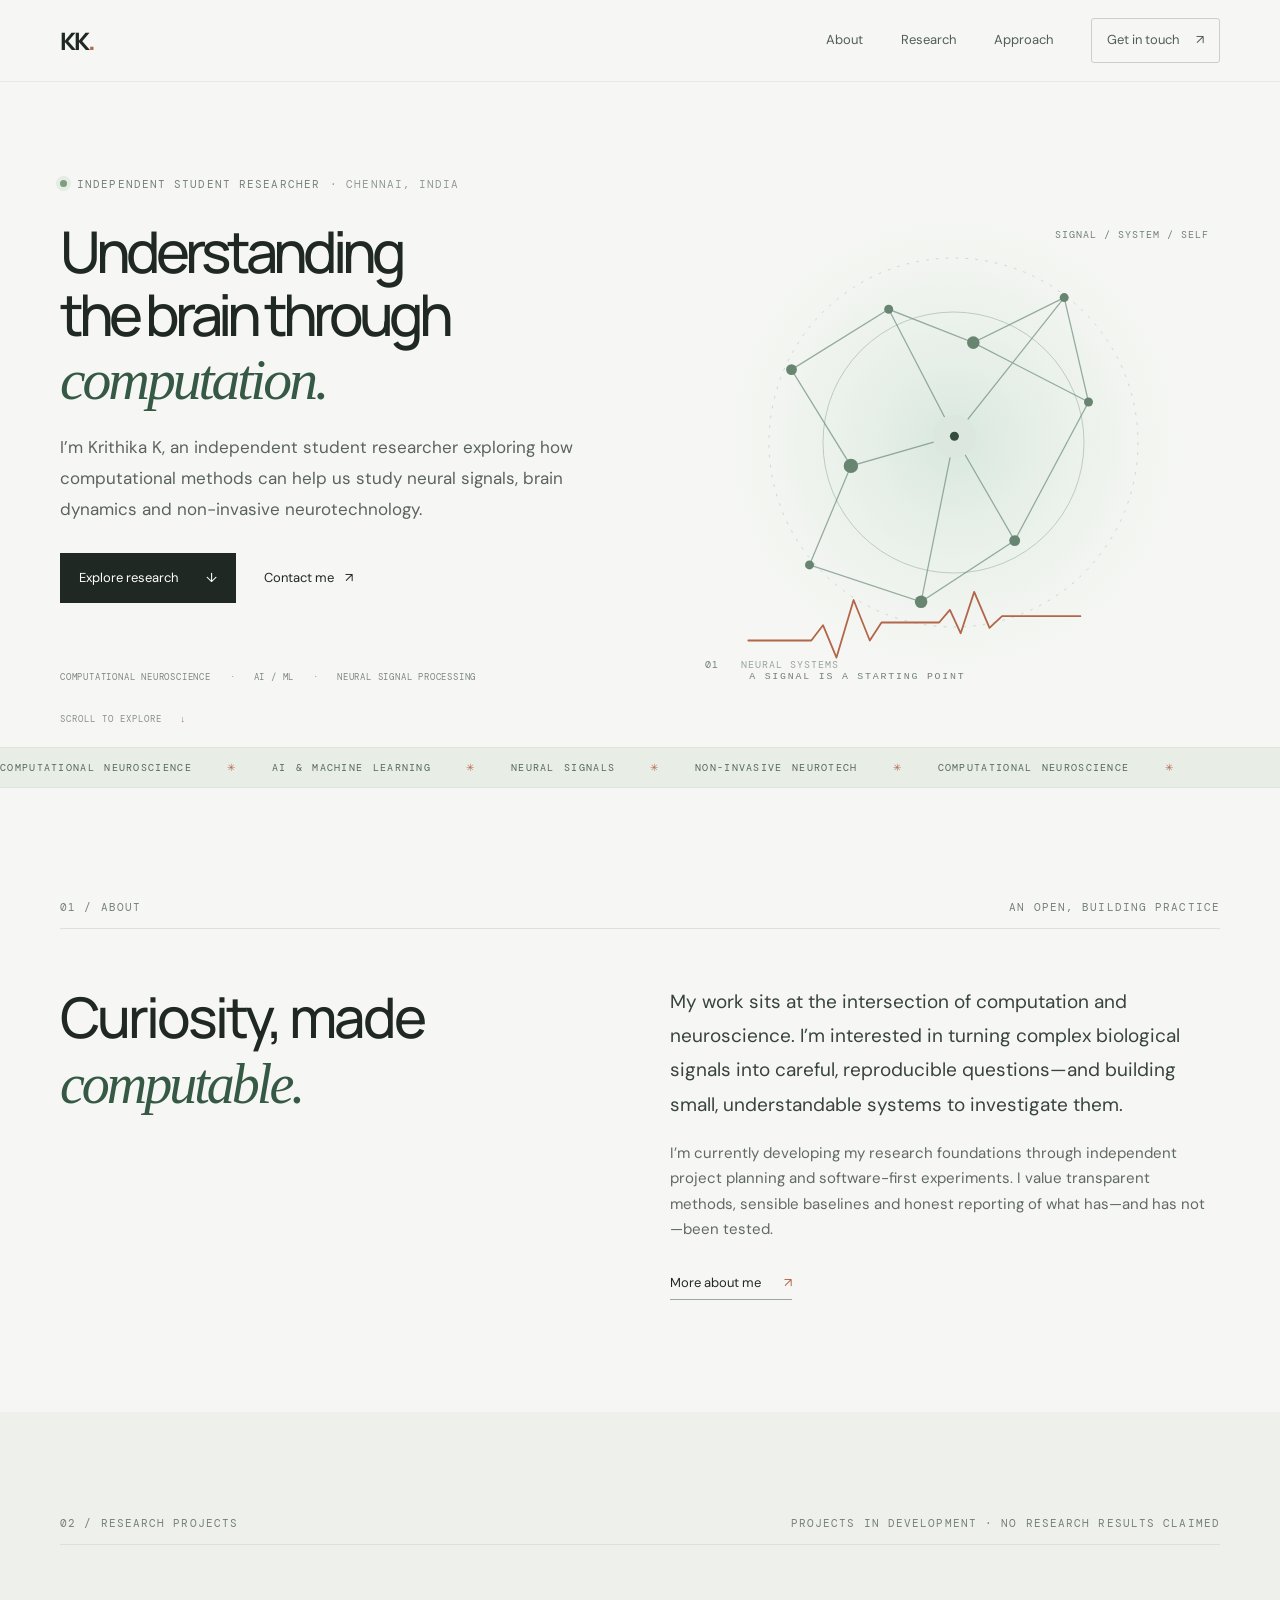
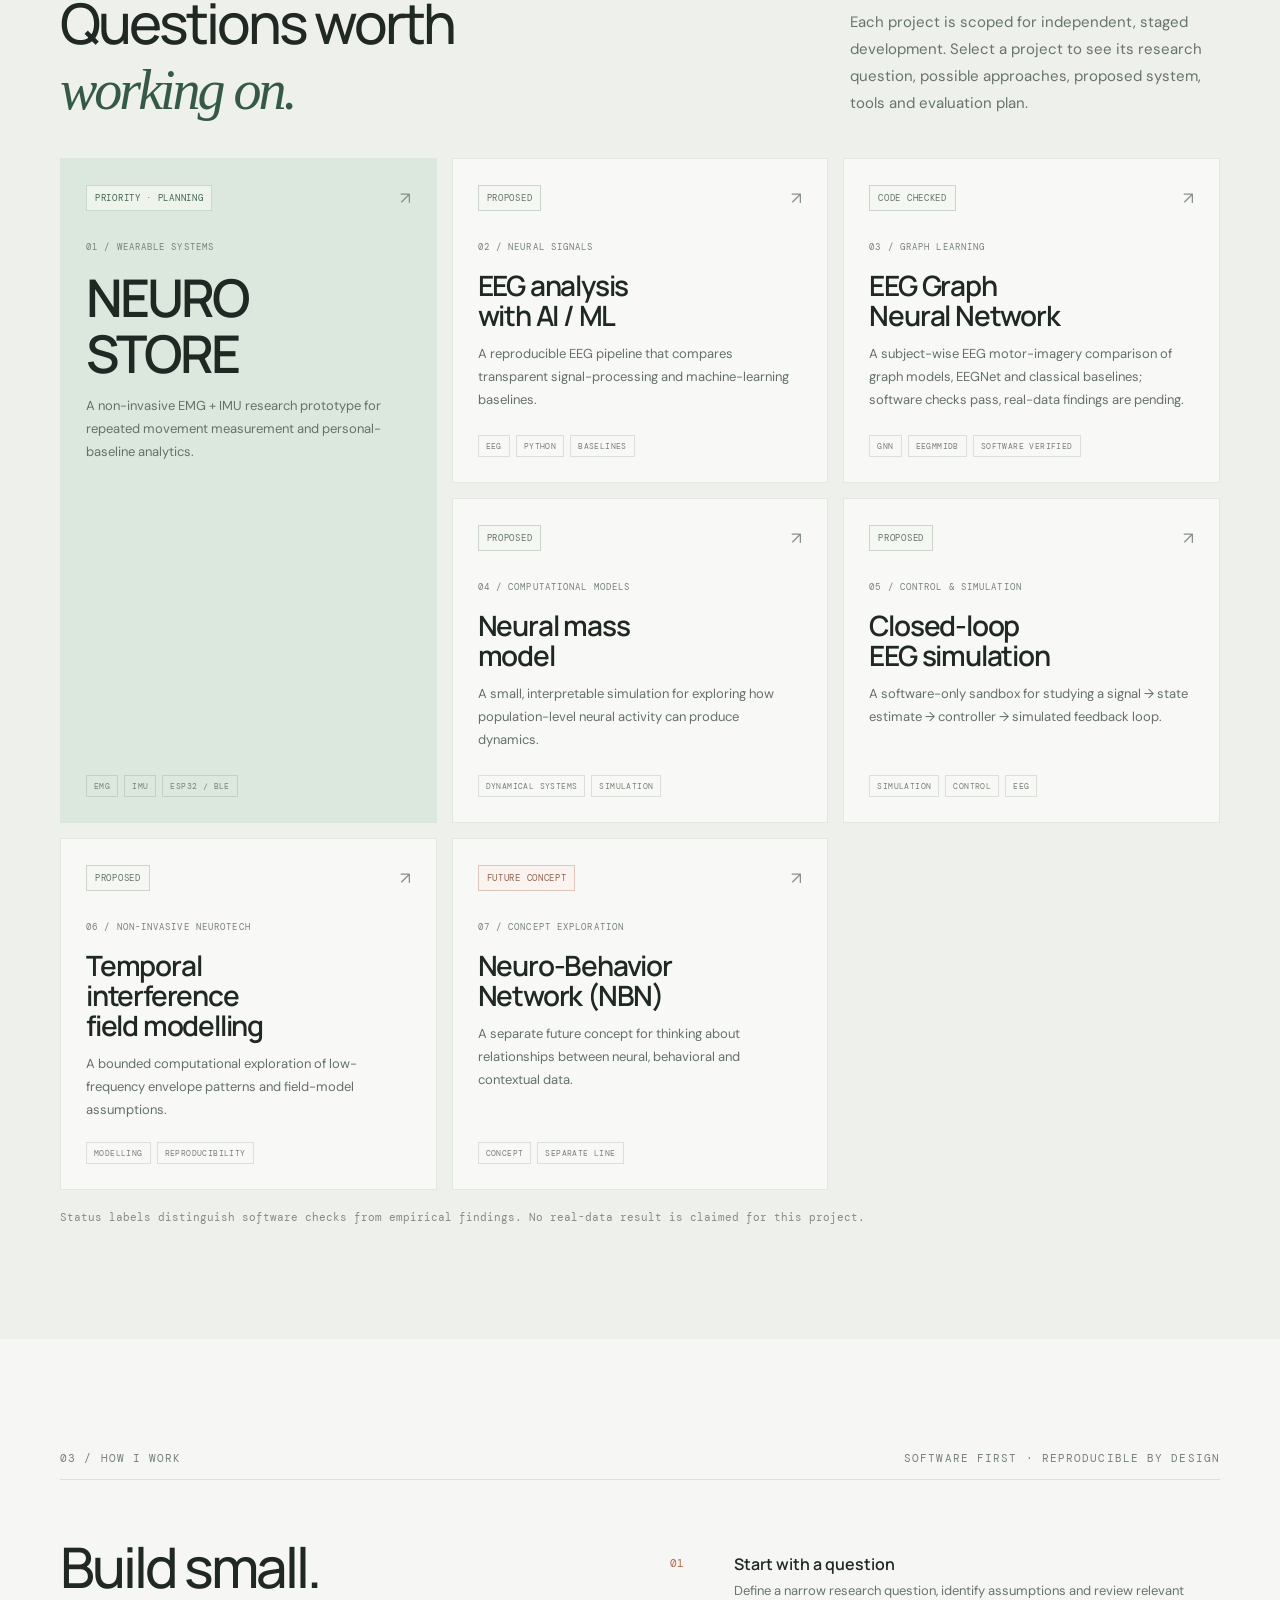
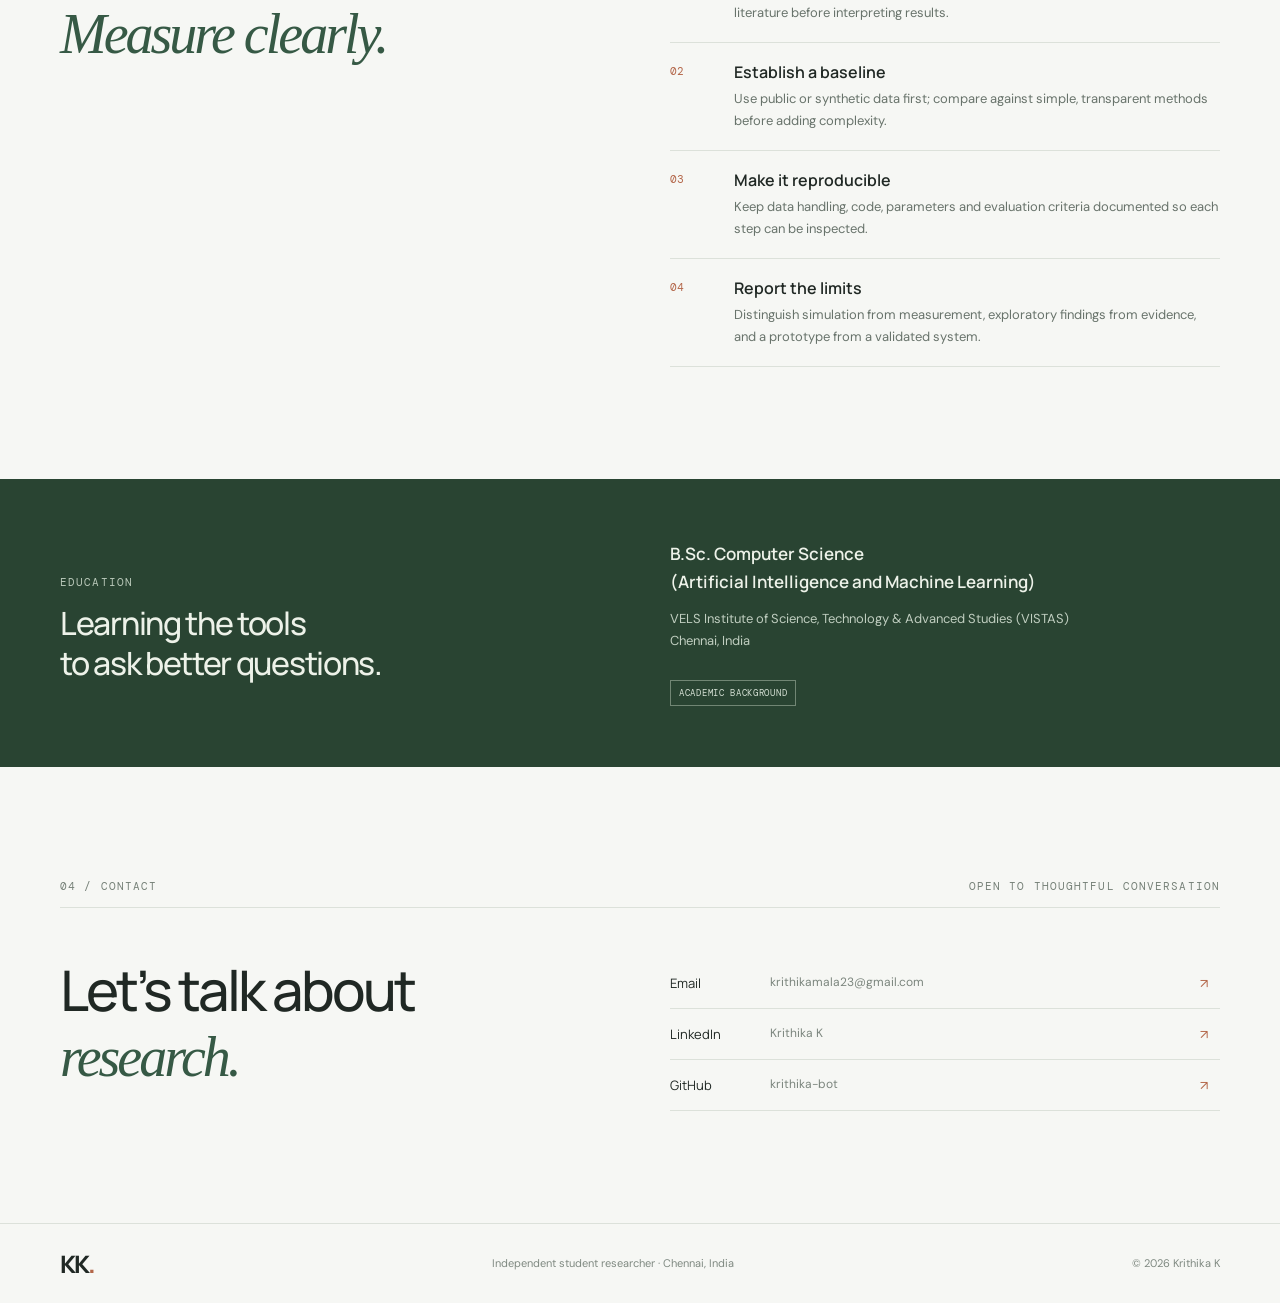
==== docs/index.html @ bc633b01 "Add EEG GNN project evidence and portfolio links" ====
<!doctype html>
<html lang="en">
<head>
  <meta charset="utf-8"><meta name="viewport" content="width=device-width, initial-scale=1">
  <meta name="description" content="Krithika K — independent student researcher exploring computational neuroscience, AI/ML, neural signal processing and non-invasive neurotechnology.">
  <meta name="theme-color" content="#f6f7f4"><title>Krithika K | Research Portfolio</title><link rel="stylesheet" href="styles.css?v=2">
</head>
<body>
<header class="site-header"><a class="wordmark" href="index.html">KK<span class="wordmark-dot">.</span></a><button class="menu-toggle" aria-expanded="false" aria-controls="main-nav">Menu</button><nav id="main-nav"><a href="#about">About</a><a href="#research">Research</a><a href="#approach">Approach</a><a class="nav-contact" href="#contact">Get in touch <span>↗</span></a></nav></header>
<main>
  <section class="hero wrap">
    <div class="hero-copy"><p class="eyebrow"><span class="pulse-dot"></span> INDEPENDENT STUDENT RESEARCHER <span class="eyebrow-place">· CHENNAI, INDIA</span></p><h1>Understanding<br>the brain through<br><em>computation.</em></h1><p class="hero-intro">I’m Krithika K, an independent student researcher exploring how computational methods can help us study neural signals, brain dynamics and non-invasive neurotechnology.</p><div class="hero-actions"><a class="button button-dark" href="#research">Explore research <span>↓</span></a><a class="text-link" href="mailto:krithikamala23@gmail.com">Contact me <span>↗</span></a></div><div class="hero-meta"><span>COMPUTATIONAL NEUROSCIENCE</span><span>AI / ML</span><span>NEURAL SIGNAL PROCESSING</span></div></div>
    <div class="hero-art" aria-label="Abstract neural signal illustration"><div class="art-label">SIGNAL / SYSTEM / SELF</div><svg viewBox="0 0 600 600" role="img" aria-label="Abstract neural network and waveform"><defs><radialGradient id="orb"><stop stop-color="#d8e8de"/><stop offset="1" stop-color="#e8eee7" stop-opacity="0"/></radialGradient></defs><circle cx="315" cy="285" r="265" fill="url(#orb)"/><circle cx="315" cy="285" r="205" fill="none" stroke="#c6d6ca" stroke-width="1" stroke-dasharray="3 8"/><circle cx="315" cy="285" r="145" fill="none" stroke="#b5c9bc" stroke-width="1"/><g fill="none" stroke="#769383" stroke-width="1.4" opacity=".75"><path d="M135 204 243 137 337 174 438 124M135 204 201 311 316 278 438 124M201 311 155 421 279 462 383 394 316 278M337 174 465 240 383 394M243 137 316 278 279 462M465 240 438 124"/></g><g fill="#688572"><circle cx="135" cy="204" r="6"/><circle cx="243" cy="137" r="5"/><circle cx="337" cy="174" r="7"/><circle cx="438" cy="124" r="5"/><circle cx="201" cy="311" r="8"/><circle cx="316" cy="278" r="10"/><circle cx="465" cy="240" r="5"/><circle cx="155" cy="421" r="5"/><circle cx="279" cy="462" r="7"/><circle cx="383" cy="394" r="6"/></g><circle cx="316" cy="278" r="24" fill="#dce8df"/><circle cx="316" cy="278" r="5" fill="#344d3d"/><path d="M87 505h70l13-17 15 36 19-64 18 45 13-20h64l12-14 12 26 15-46 17 40 14-13h87" fill="none" stroke="#b36649" stroke-width="2" stroke-linecap="round" stroke-linejoin="round"/><text x="88" y="548" fill="#718078" font-size="11" font-family="monospace" letter-spacing="2">A SIGNAL IS A STARTING POINT</text></svg><div class="art-index">01 <span>NEURAL SYSTEMS</span></div></div>
    <div class="scroll-cue">SCROLL TO EXPLORE <span>↓</span></div>
  </section>
  <section class="ticker" aria-label="Research interests"><div>COMPUTATIONAL NEUROSCIENCE <i>✳</i> AI &amp; MACHINE LEARNING <i>✳</i> NEURAL SIGNALS <i>✳</i> NON-INVASIVE NEUROTECH <i>✳</i> COMPUTATIONAL NEUROSCIENCE <i>✳</i></div></section>
  <section class="section wrap about-section" id="about"><div class="section-kicker"><span>01 / ABOUT</span><span>AN OPEN, BUILDING PRACTICE</span></div><div class="about-grid"><h2>Curiosity, made<br><em>computable.</em></h2><div><p class="large-copy">My work sits at the intersection of computation and neuroscience. I’m interested in turning complex biological signals into careful, reproducible questions—and building small, understandable systems to investigate them.</p><p>I’m currently developing my research foundations through independent project planning and software-first experiments. I value transparent methods, sensible baselines and honest reporting of what has—and has not—been tested.</p><a class="under-link" href="about.html">More about me <span>↗</span></a></div></div></section>
  <section class="section research-section" id="research"><div class="wrap"><div class="section-kicker"><span>02 / RESEARCH PROJECTS</span><span>PROJECTS IN DEVELOPMENT · NO RESEARCH RESULTS CLAIMED</span></div><div class="research-heading"><h2>Questions worth<br><em>working on.</em></h2><p>Each project is scoped for independent, staged development. Select a project to see its research question, possible approaches, proposed system, tools and evaluation plan.</p></div><div class="project-grid">
    <a class="project-card featured" href="projects/neuro-store.html"><div class="card-top"><span class="status status-priority">PRIORITY · PLANNING</span><span class="card-arrow">↗</span></div><p class="project-number">01 / WEARABLE SYSTEMS</p><h3>NEURO<br>STORE</h3><p class="card-summary">A non-invasive EMG + IMU research prototype for repeated movement measurement and personal-baseline analytics.</p><div class="card-tags"><span>EMG</span><span>IMU</span><span>ESP32 / BLE</span></div></a>
    <a class="project-card" href="projects/eeg-ai-ml.html"><div class="card-top"><span class="status status-proposed">PROPOSED</span><span class="card-arrow">↗</span></div><p class="project-number">02 / NEURAL SIGNALS</p><h3>EEG analysis<br>with AI / ML</h3><p class="card-summary">A reproducible EEG pipeline that compares transparent signal-processing and machine-learning baselines.</p><div class="card-tags"><span>EEG</span><span>PYTHON</span><span>BASELINES</span></div></a>
    <a class="project-card" href="projects/eeg-gnn.html"><div class="card-top"><span class="status status-proposed">CODE CHECKED</span><span class="card-arrow">↗</span></div><p class="project-number">03 / GRAPH LEARNING</p><h3>EEG Graph<br>Neural Network</h3><p class="card-summary">A subject-wise EEG motor-imagery comparison of graph models, EEGNet and classical baselines; software checks pass, real-data findings are pending.</p><div class="card-tags"><span>GNN</span><span>EEGMMIDB</span><span>SOFTWARE VERIFIED</span></div></a>
    <a class="project-card" href="projects/neural-mass-model.html"><div class="card-top"><span class="status status-proposed">PROPOSED</span><span class="card-arrow">↗</span></div><p class="project-number">04 / COMPUTATIONAL MODELS</p><h3>Neural mass<br>model</h3><p class="card-summary">A small, interpretable simulation for exploring how population-level neural activity can produce dynamics.</p><div class="card-tags"><span>DYNAMICAL SYSTEMS</span><span>SIMULATION</span></div></a>
    <a class="project-card" href="projects/closed-loop-eeg.html"><div class="card-top"><span class="status status-proposed">PROPOSED</span><span class="card-arrow">↗</span></div><p class="project-number">05 / CONTROL &amp; SIMULATION</p><h3>Closed-loop<br>EEG simulation</h3><p class="card-summary">A software-only sandbox for studying a signal → state estimate → controller → simulated feedback loop.</p><div class="card-tags"><span>SIMULATION</span><span>CONTROL</span><span>EEG</span></div></a>
    <a class="project-card" href="projects/ti-field-modelling.html"><div class="card-top"><span class="status status-proposed">PROPOSED</span><span class="card-arrow">↗</span></div><p class="project-number">06 / NON-INVASIVE NEUROTECH</p><h3>Temporal<br>interference<br>field modelling</h3><p class="card-summary">A bounded computational exploration of low-frequency envelope patterns and field-model assumptions.</p><div class="card-tags"><span>MODELLING</span><span>REPRODUCIBILITY</span></div></a>
    <a class="project-card" href="projects/nbn.html"><div class="card-top"><span class="status status-future">FUTURE CONCEPT</span><span class="card-arrow">↗</span></div><p class="project-number">07 / CONCEPT EXPLORATION</p><h3>Neuro-Behavior<br>Network (NBN)</h3><p class="card-summary">A separate future concept for thinking about relationships between neural, behavioral and contextual data.</p><div class="card-tags"><span>CONCEPT</span><span>SEPARATE LINE</span></div></a>
  </div><p class="project-footnote">Status labels distinguish software checks from empirical findings. No real-data result is claimed for this project.</p></div></section>
  <section class="section wrap approach-section" id="approach"><div class="section-kicker"><span>03 / HOW I WORK</span><span>SOFTWARE FIRST · REPRODUCIBLE BY DESIGN</span></div><div class="approach-grid"><h2>Build small.<br><em>Measure clearly.</em></h2><div class="steps"><article><span>01</span><div><h3>Start with a question</h3><p>Define a narrow research question, identify assumptions and review relevant literature before interpreting results.</p></div></article><article><span>02</span><div><h3>Establish a baseline</h3><p>Use public or synthetic data first; compare against simple, transparent methods before adding complexity.</p></div></article><article><span>03</span><div><h3>Make it reproducible</h3><p>Keep data handling, code, parameters and evaluation criteria documented so each step can be inspected.</p></div></article><article><span>04</span><div><h3>Report the limits</h3><p>Distinguish simulation from measurement, exploratory findings from evidence, and a prototype from a validated system.</p></div></article></div></div></section>
  <section class="education-band"><div class="wrap education-inner"><div><p class="eyebrow">EDUCATION</p><h2>Learning the tools<br>to ask better questions.</h2></div><div><p class="education-degree">B.Sc. Computer Science<br>(Artificial Intelligence and Machine Learning)</p><p>VELS Institute of Science, Technology &amp; Advanced Studies (VISTAS)<br>Chennai, India</p><span class="status status-current">ACADEMIC BACKGROUND</span></div></div></section>
  <section class="section wrap contact-section" id="contact"><div class="section-kicker"><span>04 / CONTACT</span><span>OPEN TO THOUGHTFUL CONVERSATION</span></div><div class="contact-row"><h2>Let’s talk about<br><em>research.</em></h2><div class="contact-links"><a href="mailto:krithikamala23@gmail.com">Email <span>krithikamala23@gmail.com</span><b>↗</b></a><a href="https://www.linkedin.com/in/krithika-k-9247702bb" target="_blank" rel="noopener noreferrer">LinkedIn <span>Krithika K</span><b>↗</b></a><a href="https://github.com/krithika-bot" target="_blank" rel="noopener noreferrer">GitHub <span>krithika-bot</span><b>↗</b></a></div></div></section>
</main>
<footer class="site-footer"><div class="wrap footer-inner"><a class="wordmark" href="index.html">KK<span class="wordmark-dot">.</span></a><span>Independent student researcher · Chennai, India</span><span>© <span id="year">2026</span> Krithika K</span></div></footer>
<script src="site.js"></script></body></html>
---- docs/styles.css ----
@import url('https://fonts.googleapis.com/css2?family=DM+Mono:wght@400;500&family=DM+Sans:wght@400;500;600;700&family=Manrope:wght@400;500;600;700;800&display=swap');
:root{--paper:#f6f7f4;--ink:#202824;--muted:#69736c;--line:#dce1da;--green:#365945;--sage:#e3ebe3;--rust:#b36649;--serif:Georgia,'Times New Roman',serif;--sans:'DM Sans',Arial,sans-serif;--display:'Manrope','DM Sans',sans-serif;--mono:'DM Mono',monospace}*{box-sizing:border-box}html{scroll-behavior:smooth}body{margin:0;background:var(--paper);color:var(--ink);font-family:var(--sans);font-size:15px;line-height:1.7}a{color:inherit;text-decoration:none}.wrap{width:min(1160px,calc(100% - 64px));margin-inline:auto}.site-header{height:82px;max-width:1440px;margin:auto;padding:0 max(32px,calc((100% - 1160px)/2));display:flex;align-items:center;justify-content:space-between;border-bottom:1px solid #e8ebe5}.wordmark{font:800 24px var(--display);letter-spacing:-2px}.wordmark-dot{color:var(--rust)}.site-header nav{display:flex;align-items:center;gap:38px;font-size:13px;color:#515d55}.site-header nav a:hover,.text-link:hover{color:var(--rust)}.nav-contact{border:1px solid #c9d0c8;padding:10px 15px;border-radius:3px}.nav-contact span{padding-left:14px}.menu-toggle{display:none}.hero{min-height:665px;padding-top:82px;position:relative;display:grid;grid-template-columns:1fr 1fr;align-items:center;gap:40px}.hero-copy{padding-bottom:62px}.eyebrow,.section-kicker,.project-number,.detail-label{font:11px var(--mono);letter-spacing:1.1px;color:#768178}.eyebrow{display:flex;align-items:center;gap:10px}.pulse-dot{width:7px;height:7px;background:#7e9c81;border-radius:50%;box-shadow:0 0 0 4px #e4ece3}.eyebrow-place{color:#929a92}.hero h1,.detail-title{font:500 clamp(48px,4.5vw,58px)/1.1 var(--display);letter-spacing:-5px;margin:29px 0 20px}.hero h1 em,.about-grid h2 em,.research-heading h2 em,.approach-grid h2 em,.contact-row h2 em,.detail-title em{font:italic 500 1em var(--serif);letter-spacing:-3px;color:var(--green)}.hero-intro{font-size:17px;line-height:1.8;max-width:520px;color:#59645c}.hero-actions{display:flex;align-items:center;gap:28px;margin-top:29px}.button{display:inline-flex;gap:28px;align-items:center;padding:14px 19px;font-size:13px}.button-dark{background:var(--ink);color:#fff}.button-dark:hover{background:var(--green)}.text-link{font-size:13px}.text-link span{padding-left:8px}.hero-meta{display:flex;gap:19px;flex-wrap:wrap;margin-top:68px;font:9px var(--mono);letter-spacing:.8px;color:#7d887f}.hero-meta span+span:before{content:'·';padding-right:18px;color:var(--rust)}.hero-art{height:520px;position:relative;display:grid;place-items:center}.hero-art svg{width:min(100%,540px);height:auto}.art-label,.art-index{position:absolute;font:10px var(--mono);letter-spacing:1px;color:#718078}.art-label{top:32px;right:11px}.art-index{left:45px;bottom:45px}.art-index span{padding-left:15px;color:#9aa39b}.scroll-cue{position:absolute;bottom:22px;left:0;font:9px var(--mono);letter-spacing:1px;color:#879088}.scroll-cue span{padding-left:12px;color:var(--rust)}.ticker{overflow:hidden;white-space:nowrap;background:#e8ede6;border-block:1px solid #dce4db;padding:13px 0;color:#546a5a;font:10px var(--mono);letter-spacing:1.3px}.ticker div{min-width:max-content;word-spacing:2px}.ticker i{font-style:normal;color:var(--rust);padding:0 26px}.section{padding-top:112px;padding-bottom:112px}.section-kicker{display:flex;justify-content:space-between;border-bottom:1px solid var(--line);padding-bottom:14px}.about-grid{display:grid;grid-template-columns:1fr 1fr;gap:60px;padding-top:56px}.about-grid h2,.research-heading h2,.approach-grid h2,.contact-row h2{font:500 clamp(37px,4.4vw,56px)/1.16 var(--display);letter-spacing:-3px;margin:0}.about-grid p{color:#606a62;max-width:535px}.about-grid .large-copy{font-size:19px;line-height:1.8;color:#38443b;margin-top:0}.under-link{display:inline-block;margin-top:14px;padding-bottom:5px;border-bottom:1px solid #9ca99c;font-size:13px}.under-link span{padding-left:20px;color:var(--rust)}.research-section{background:#edf0eb;padding-block:104px}.research-heading{display:grid;grid-template-columns:1fr 370px;align-items:end;gap:30px;padding:46px 0 36px}.research-heading p{color:#68736a;margin:0 0 5px;line-height:1.8}.project-grid{display:grid;grid-template-columns:repeat(3,1fr);gap:15px}.project-card{min-height:325px;background:#f8f9f6;padding:25px;display:flex;flex-direction:column;border:1px solid #e3e8e1;transition:transform .2s,border-color .2s}.project-card:hover{transform:translateY(-4px);border-color:#a9b9aa}.project-card.featured{background:#dce8de;border-color:#dce8de;grid-row:span 2;min-height:665px}.card-top{display:flex;justify-content:space-between;align-items:center}.status{font:9px var(--mono);letter-spacing:.7px;padding:6px 8px;border:1px solid #cbd5cc;color:#536857;background:#f4f7f2}.status-priority{background:#eef4eb;color:#3f684b;border-color:#c8d8c8}.status-proposed{color:#657368}.status-future{color:#92624f;border-color:#ddc7bc;background:#faf3ef}.status-current{display:inline-block;margin-top:15px}.card-arrow{font-size:17px;color:#869187}.project-number{margin-top:28px;font-size:9px}.project-card h3{font:600 28px/1.08 var(--display);letter-spacing:-1.2px;margin:8px 0 13px}.featured h3{font-size:52px;letter-spacing:-3px}.card-summary{font-size:13px;line-height:1.75;color:#657068;margin:0 0 20px}.card-tags{display:flex;gap:6px;flex-wrap:wrap;margin-top:auto}.card-tags span{font:8px var(--mono);letter-spacing:.4px;border:1px solid #dbe1d9;padding:5px 7px;color:#778078}.featured .card-tags span{border-color:#c2d1c3}.project-footnote{font:11px var(--mono);color:#848d84;margin-top:20px}.approach-grid{display:grid;grid-template-columns:1fr 1fr;gap:60px;padding-top:55px}.steps article{display:grid;grid-template-columns:50px 1fr;gap:14px;padding:18px 0;border-bottom:1px solid var(--line)}.steps article>span{font:11px var(--mono);color:var(--rust);padding-top:3px}.steps h3{font:600 16px var(--display);margin:0 0 5px}.steps p{font-size:13px;line-height:1.7;color:#68736b;margin:0}.education-band{background:#294432;color:#edf2e9;padding:61px 0}.education-inner{display:grid;grid-template-columns:1fr 1fr;gap:60px;align-items:center}.education-inner .eyebrow{color:#b9c8b9}.education-inner h2{font:500 32px/1.25 var(--display);letter-spacing:-1.3px;margin:14px 0 0}.education-degree{font:600 17px/1.6 var(--display);margin:0 0 10px}.education-inner p:not(.eyebrow):not(.education-degree){color:#c0cec0;font-size:13px}.education-inner .status-current{background:transparent;color:#d5e0d4;border-color:#718674}.contact-row{display:grid;grid-template-columns:1fr 1fr;gap:60px;padding-top:50px;align-items:start}.contact-links a{display:grid;grid-template-columns:100px 1fr 20px;padding:16px 0;border-bottom:1px solid var(--line);font:13px var(--display)}.contact-links a span{font:12px var(--sans);color:#7b857d}.contact-links b{font-weight:400;color:var(--rust)}.contact-note{font-size:11px;color:#929a92;text-align:right}.site-footer{border-top:1px solid var(--line);padding:23px 0}.footer-inner{display:flex;align-items:center;justify-content:space-between;font-size:11px;color:#7f8981}.footer-inner .wordmark{color:var(--ink)}
/* Project and profile pages */
.detail-page{padding-top:38px;padding-bottom:110px}.back-link{display:inline-block;color:#758078;font:11px var(--mono);margin-bottom:58px}.back-link:hover{color:var(--rust)}.detail-page>.eyebrow{margin-bottom:16px}.detail-title{font-size:clamp(48px,7vw,82px);margin:0 0 20px}.detail-lead{max-width:760px;font-size:18px;line-height:1.85;color:#5c675f;margin-bottom:58px}.detail-lead p{margin:0 0 16px}.detail-status-row{display:flex;gap:10px;flex-wrap:wrap;margin:20px 0 32px}.detail-status-row .status{font-size:9px}.detail-meta{font:10px var(--mono);color:#7b857d;letter-spacing:.6px}.detail-hero-grid{display:grid;grid-template-columns:1.3fr .7fr;gap:55px;padding:25px 0 48px;border-bottom:1px solid var(--line)}.detail-hero-grid h2{font:500 24px/1.35 var(--display);letter-spacing:-.6px;margin:0 0 14px}.detail-hero-grid p,.detail-section p,.detail-section li,.detail-columns p,.detail-columns li{color:#626d64;font-size:14px;line-height:1.8}.question-box{background:#e7ede6;border-left:2px solid #718b75;padding:22px}.question-box .detail-label{margin:0 0 10px}.question-box p:last-child{font:italic 19px/1.6 var(--serif);color:#344b3a;margin:0}.detail-section{padding:43px 0;border-bottom:1px solid var(--line)}.detail-section h2,.detail-columns h2{font:600 22px var(--display);letter-spacing:-.5px;margin:0 0 20px}.detail-section h3{font:600 15px var(--display);margin:22px 0 4px}.detail-section ul,.detail-columns ul{padding-left:20px}.detail-section li,.detail-columns li{padding:3px 0}.detail-label{margin:0 0 9px}.architecture{display:grid;grid-template-columns:repeat(4,1fr);gap:8px;counter-reset:arch}.architecture div{background:#e8eee7;padding:18px 15px;min-height:120px;position:relative}.architecture div:before{counter-increment:arch;content:'0' counter(arch);display:block;font:10px var(--mono);color:var(--rust);margin-bottom:19px}.architecture strong{display:block;font:600 12px var(--display);line-height:1.5}.architecture small{display:block;font-size:10px;line-height:1.5;color:#737e74;margin-top:5px}.code-sample{background:#222c26;color:#dfe8df;padding:22px 24px;overflow:auto;font:12px/1.8 var(--mono);border-radius:2px;white-space:pre}.code-caption{font:10px var(--mono);color:#79847b;margin:9px 0 0}.stage-list{counter-reset:stage;list-style:none!important;padding:0!important}.stage-list li{counter-increment:stage;display:grid;grid-template-columns:43px 1fr;gap:10px;border-top:1px solid var(--line);padding:14px 0}.stage-list li:before{content:'0' counter(stage);font:10px var(--mono);color:var(--rust);padding-top:5px}.stage-list strong{display:block;color:#303b33}.two-col{display:grid;grid-template-columns:1fr 1fr;gap:44px}.note-box{padding:23px 26px;background:#f0eee8;border:1px solid #e6e1d7;margin-top:38px}.note-box strong{font:600 13px var(--display)}.note-box p{margin-bottom:0;font-size:13px}.detail-columns{display:grid;grid-template-columns:1fr 1fr;gap:55px;padding-top:36px}.contact-mini{margin-top:65px;border-top:1px solid var(--line);padding-top:24px}.contact-mini>a{font:18px var(--display);color:var(--green)}.contact-mini p:last-child{font-size:12px;color:#7c867e;line-height:1.9}.project-nav{display:flex;justify-content:space-between;padding-top:28px;font:11px var(--mono);color:#68736a}.project-nav a:hover{color:var(--rust)}
@media(max-width:800px){.wrap{width:min(100% - 40px,620px)}.site-header{height:70px;padding:0 20px}.menu-toggle{display:block;border:1px solid var(--line);background:transparent;padding:8px 11px;font:11px var(--mono);color:var(--ink)}.site-header nav{display:none;position:absolute;z-index:5;top:69px;left:0;right:0;padding:20px;background:var(--paper);border-bottom:1px solid var(--line);flex-direction:column;align-items:stretch;gap:0}.site-header nav.open{display:flex}.site-header nav a{padding:12px}.nav-contact{margin-top:7px}.hero{grid-template-columns:1fr;min-height:auto;padding-top:56px;gap:0}.hero-copy{padding-bottom:0}.hero h1{font-size:clamp(48px,12vw,72px);letter-spacing:-3.5px}.hero-art{height:auto;max-height:430px;margin-top:10px}.hero-art svg{max-height:420px}.scroll-cue{position:static;margin:5px 0 25px}.hero-meta{margin-top:38px}.section{padding-top:75px;padding-bottom:75px}.section-kicker{font-size:9px;gap:12px}.about-grid,.approach-grid,.contact-row,.education-inner,.detail-columns{grid-template-columns:1fr;gap:30px}.about-grid{padding-top:35px}.research-section{padding-block:75px}.research-heading{grid-template-columns:1fr;gap:15px;padding:35px 0 26px}.project-grid{grid-template-columns:1fr 1fr}.project-card{min-height:300px;padding:18px}.project-card.featured{grid-row:auto;min-height:300px}.featured h3{font-size:39px}.project-card h3{font-size:23px}.card-summary{font-size:12px}.project-number{font-size:8px}.education-inner{gap:28px}.education-band{padding:45px 0}.contact-row{padding-top:35px}.contact-note{text-align:left}.footer-inner{flex-wrap:wrap;gap:10px}.footer-inner>span:nth-child(2){order:3;width:100%}.detail-page{padding-top:25px}.back-link{margin-bottom:40px}.detail-hero-grid{grid-template-columns:1fr;gap:22px}.architecture{grid-template-columns:1fr 1fr}.two-col{grid-template-columns:1fr;gap:25px}}
@media(max-width:460px){.wrap{width:calc(100% - 32px)}.hero h1{font-size:47px}.hero-intro{font-size:15px}.hero-meta{font-size:8px;gap:9px}.hero-meta span+span:before{padding-right:8px}.section-kicker span:last-child{text-align:right;max-width:48%}.project-grid{grid-template-columns:1fr}.project-card,.project-card.featured{min-height:270px}.featured h3{font-size:44px}.contact-links a{grid-template-columns:75px 1fr 18px}.contact-links a span{font-size:10px}.detail-title{font-size:49px;letter-spacing:-3px}.detail-lead{font-size:16px}.architecture{grid-template-columns:1fr 1fr}.art-label{right:0;font-size:8px}.art-index{left:14px;bottom:24px}.site-footer .footer-inner{font-size:9px}}
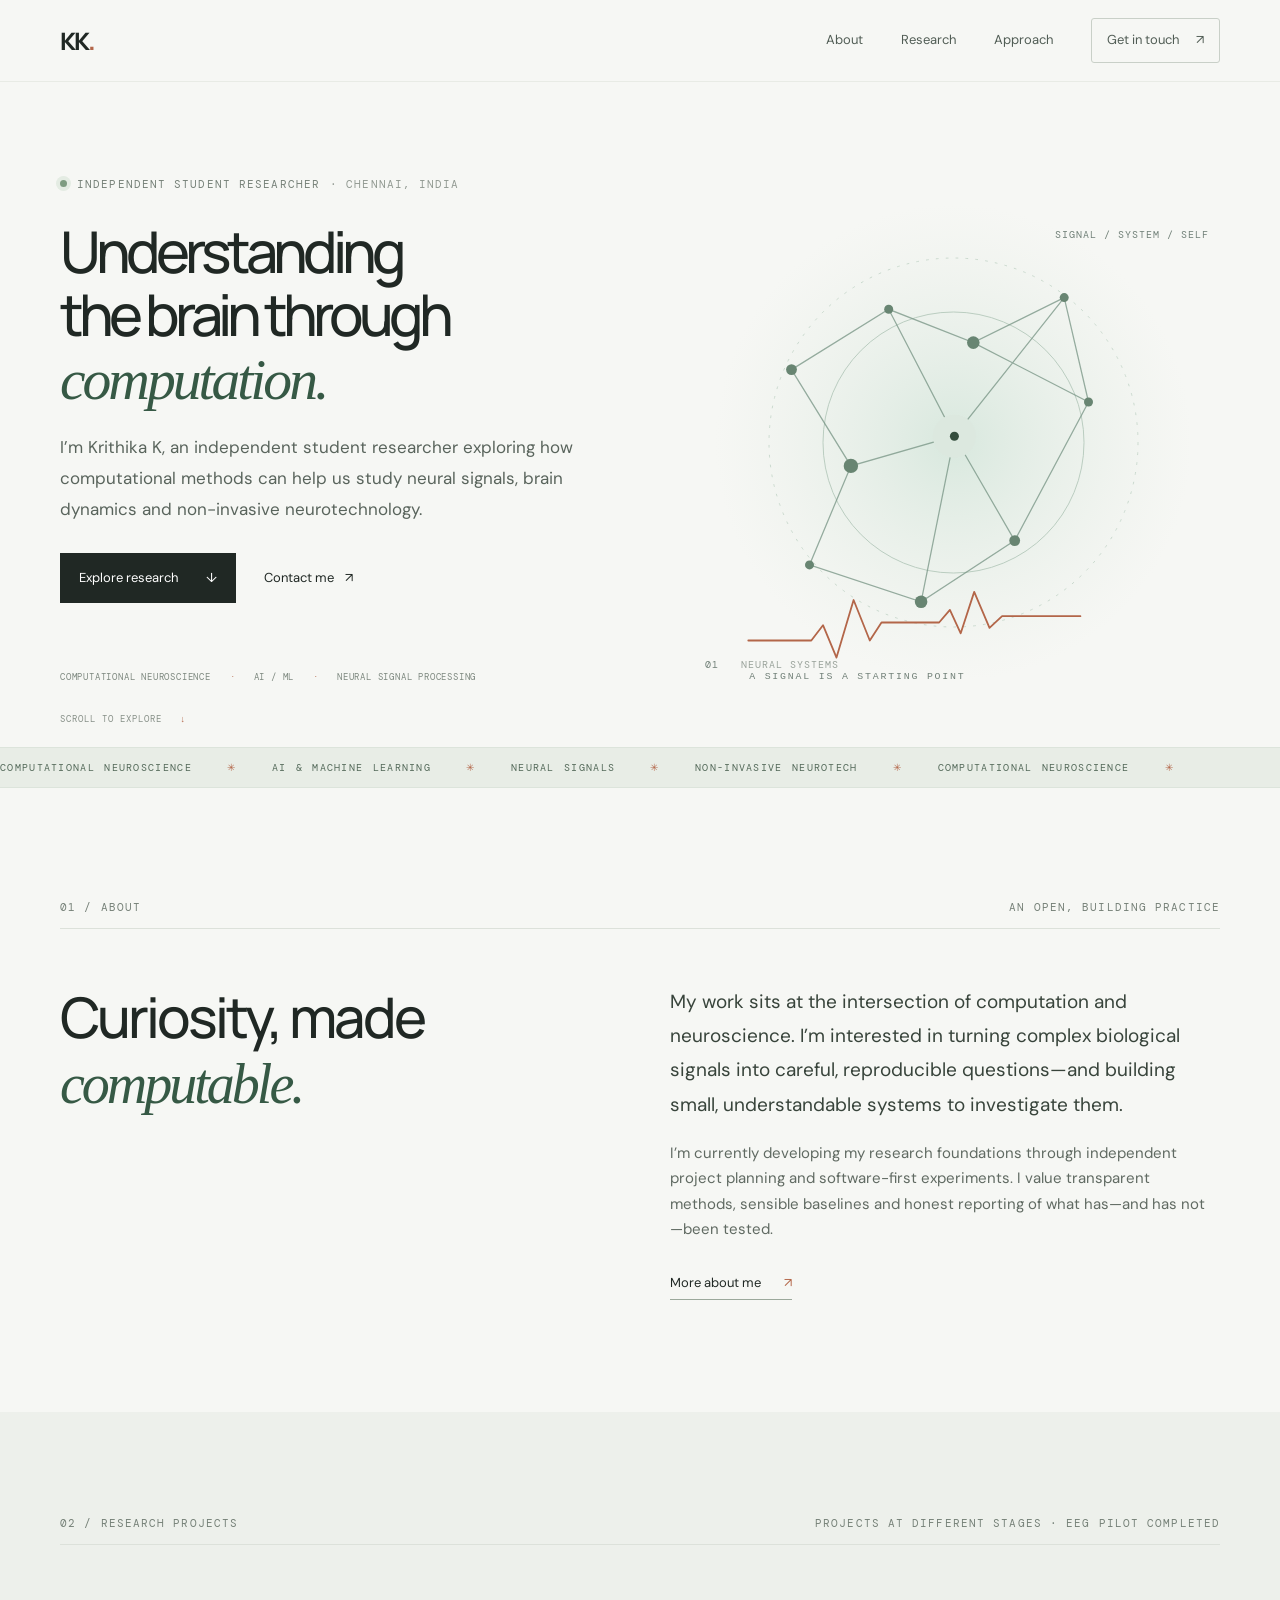
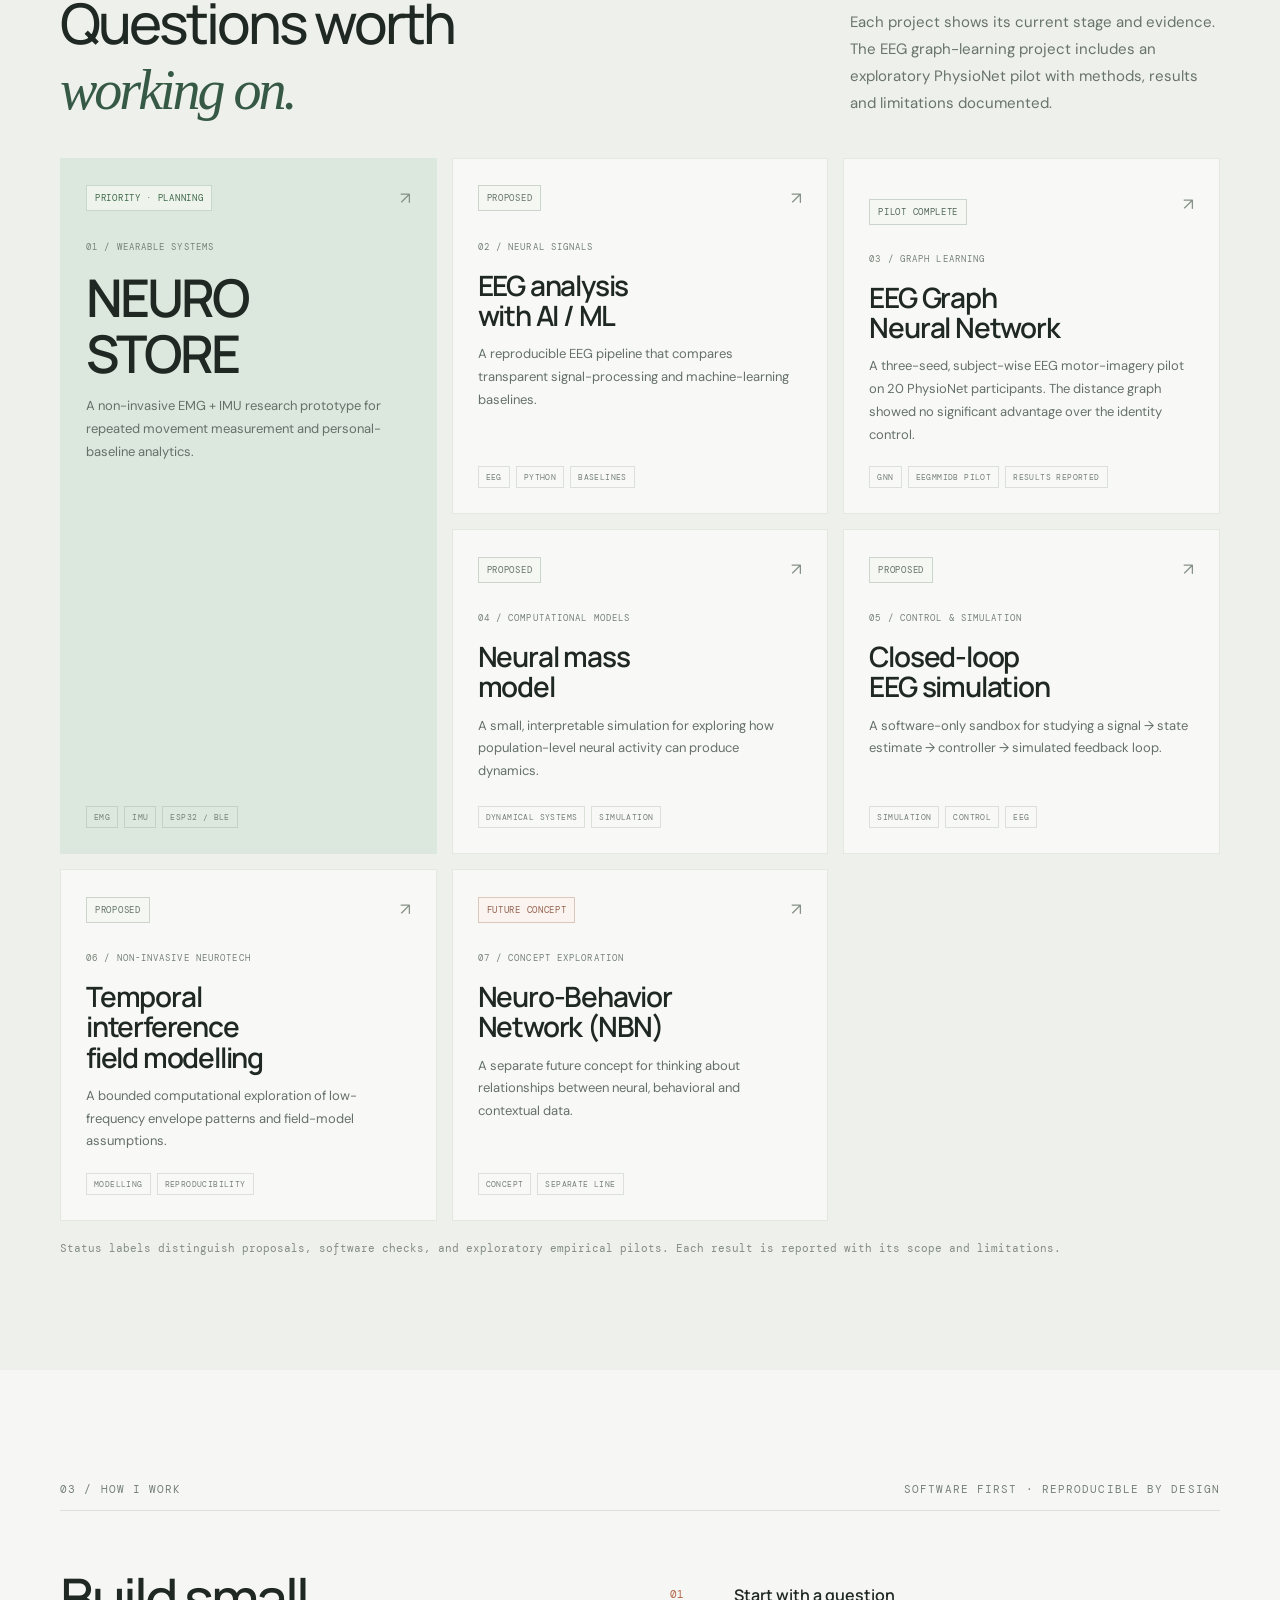
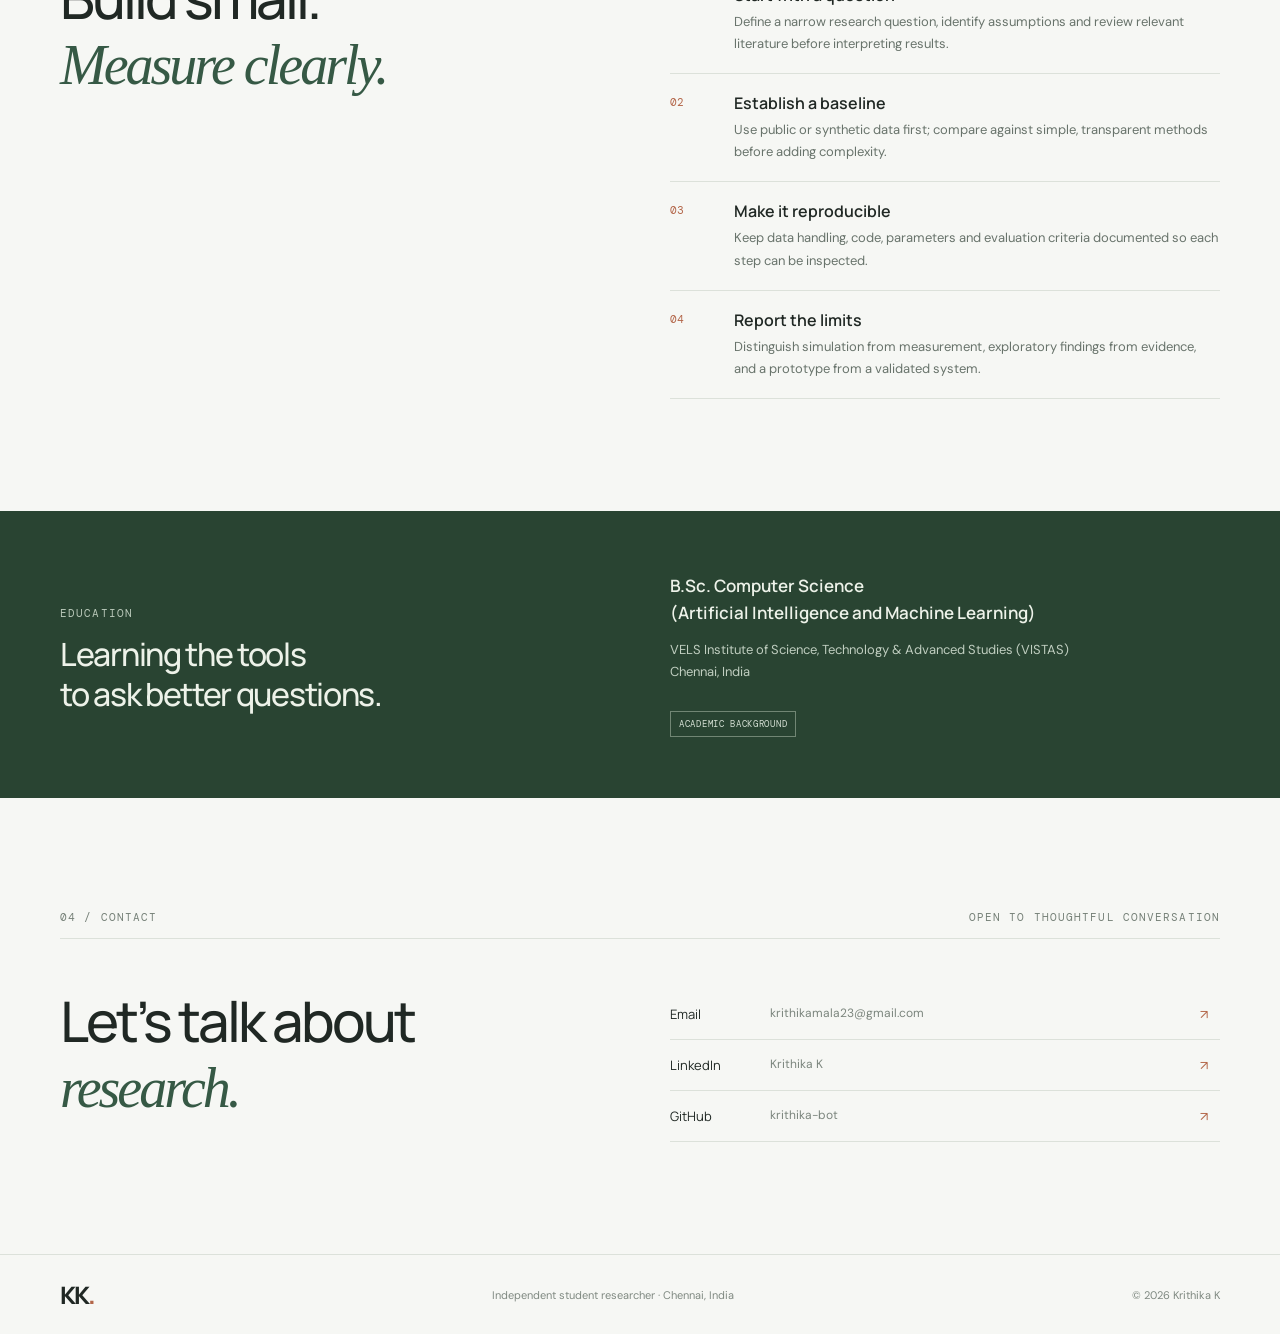
==== commit 2a059e68: "Add verified PhysioNet EEG pilot results and report" ====
--- a/docs/index.html
+++ b/docs/index.html
@@ -15,15 +15,15 @@
   </section>
   <section class="ticker" aria-label="Research interests"><div>COMPUTATIONAL NEUROSCIENCE <i>✳</i> AI &amp; MACHINE LEARNING <i>✳</i> NEURAL SIGNALS <i>✳</i> NON-INVASIVE NEUROTECH <i>✳</i> COMPUTATIONAL NEUROSCIENCE <i>✳</i></div></section>
   <section class="section wrap about-section" id="about"><div class="section-kicker"><span>01 / ABOUT</span><span>AN OPEN, BUILDING PRACTICE</span></div><div class="about-grid"><h2>Curiosity, made<br><em>computable.</em></h2><div><p class="large-copy">My work sits at the intersection of computation and neuroscience. I’m interested in turning complex biological signals into careful, reproducible questions—and building small, understandable systems to investigate them.</p><p>I’m currently developing my research foundations through independent project planning and software-first experiments. I value transparent methods, sensible baselines and honest reporting of what has—and has not—been tested.</p><a class="under-link" href="about.html">More about me <span>↗</span></a></div></div></section>
-  <section class="section research-section" id="research"><div class="wrap"><div class="section-kicker"><span>02 / RESEARCH PROJECTS</span><span>PROJECTS IN DEVELOPMENT · NO RESEARCH RESULTS CLAIMED</span></div><div class="research-heading"><h2>Questions worth<br><em>working on.</em></h2><p>Each project is scoped for independent, staged development. Select a project to see its research question, possible approaches, proposed system, tools and evaluation plan.</p></div><div class="project-grid">
+  <section class="section research-section" id="research"><div class="wrap"><div class="section-kicker"><span>02 / RESEARCH PROJECTS</span><span>PROJECTS AT DIFFERENT STAGES · EEG PILOT COMPLETED</span></div><div class="research-heading"><h2>Questions worth<br><em>working on.</em></h2><p>Each project shows its current stage and evidence. The EEG graph-learning project includes an exploratory PhysioNet pilot with methods, results and limitations documented.</p></div><div class="project-grid">
     <a class="project-card featured" href="projects/neuro-store.html"><div class="card-top"><span class="status status-priority">PRIORITY · PLANNING</span><span class="card-arrow">↗</span></div><p class="project-number">01 / WEARABLE SYSTEMS</p><h3>NEURO<br>STORE</h3><p class="card-summary">A non-invasive EMG + IMU research prototype for repeated movement measurement and personal-baseline analytics.</p><div class="card-tags"><span>EMG</span><span>IMU</span><span>ESP32 / BLE</span></div></a>
     <a class="project-card" href="projects/eeg-ai-ml.html"><div class="card-top"><span class="status status-proposed">PROPOSED</span><span class="card-arrow">↗</span></div><p class="project-number">02 / NEURAL SIGNALS</p><h3>EEG analysis<br>with AI / ML</h3><p class="card-summary">A reproducible EEG pipeline that compares transparent signal-processing and machine-learning baselines.</p><div class="card-tags"><span>EEG</span><span>PYTHON</span><span>BASELINES</span></div></a>
-    <a class="project-card" href="projects/eeg-gnn.html"><div class="card-top"><span class="status status-proposed">CODE CHECKED</span><span class="card-arrow">↗</span></div><p class="project-number">03 / GRAPH LEARNING</p><h3>EEG Graph<br>Neural Network</h3><p class="card-summary">A subject-wise EEG motor-imagery comparison of graph models, EEGNet and classical baselines; software checks pass, real-data findings are pending.</p><div class="card-tags"><span>GNN</span><span>EEGMMIDB</span><span>SOFTWARE VERIFIED</span></div></a>
+    <a class="project-card" href="projects/eeg-gnn.html"><div class="card-top"><span class="status status-current">PILOT COMPLETE</span><span class="card-arrow">↗</span></div><p class="project-number">03 / GRAPH LEARNING</p><h3>EEG Graph<br>Neural Network</h3><p class="card-summary">A three-seed, subject-wise EEG motor-imagery pilot on 20 PhysioNet participants. The distance graph showed no significant advantage over the identity control.</p><div class="card-tags"><span>GNN</span><span>EEGMMIDB PILOT</span><span>RESULTS REPORTED</span></div></a>
     <a class="project-card" href="projects/neural-mass-model.html"><div class="card-top"><span class="status status-proposed">PROPOSED</span><span class="card-arrow">↗</span></div><p class="project-number">04 / COMPUTATIONAL MODELS</p><h3>Neural mass<br>model</h3><p class="card-summary">A small, interpretable simulation for exploring how population-level neural activity can produce dynamics.</p><div class="card-tags"><span>DYNAMICAL SYSTEMS</span><span>SIMULATION</span></div></a>
     <a class="project-card" href="projects/closed-loop-eeg.html"><div class="card-top"><span class="status status-proposed">PROPOSED</span><span class="card-arrow">↗</span></div><p class="project-number">05 / CONTROL &amp; SIMULATION</p><h3>Closed-loop<br>EEG simulation</h3><p class="card-summary">A software-only sandbox for studying a signal → state estimate → controller → simulated feedback loop.</p><div class="card-tags"><span>SIMULATION</span><span>CONTROL</span><span>EEG</span></div></a>
     <a class="project-card" href="projects/ti-field-modelling.html"><div class="card-top"><span class="status status-proposed">PROPOSED</span><span class="card-arrow">↗</span></div><p class="project-number">06 / NON-INVASIVE NEUROTECH</p><h3>Temporal<br>interference<br>field modelling</h3><p class="card-summary">A bounded computational exploration of low-frequency envelope patterns and field-model assumptions.</p><div class="card-tags"><span>MODELLING</span><span>REPRODUCIBILITY</span></div></a>
     <a class="project-card" href="projects/nbn.html"><div class="card-top"><span class="status status-future">FUTURE CONCEPT</span><span class="card-arrow">↗</span></div><p class="project-number">07 / CONCEPT EXPLORATION</p><h3>Neuro-Behavior<br>Network (NBN)</h3><p class="card-summary">A separate future concept for thinking about relationships between neural, behavioral and contextual data.</p><div class="card-tags"><span>CONCEPT</span><span>SEPARATE LINE</span></div></a>
-  </div><p class="project-footnote">Status labels distinguish software checks from empirical findings. No real-data result is claimed for this project.</p></div></section>
+  </div><p class="project-footnote">Status labels distinguish proposals, software checks, and exploratory empirical pilots. Each result is reported with its scope and limitations.</p></div></section>
   <section class="section wrap approach-section" id="approach"><div class="section-kicker"><span>03 / HOW I WORK</span><span>SOFTWARE FIRST · REPRODUCIBLE BY DESIGN</span></div><div class="approach-grid"><h2>Build small.<br><em>Measure clearly.</em></h2><div class="steps"><article><span>01</span><div><h3>Start with a question</h3><p>Define a narrow research question, identify assumptions and review relevant literature before interpreting results.</p></div></article><article><span>02</span><div><h3>Establish a baseline</h3><p>Use public or synthetic data first; compare against simple, transparent methods before adding complexity.</p></div></article><article><span>03</span><div><h3>Make it reproducible</h3><p>Keep data handling, code, parameters and evaluation criteria documented so each step can be inspected.</p></div></article><article><span>04</span><div><h3>Report the limits</h3><p>Distinguish simulation from measurement, exploratory findings from evidence, and a prototype from a validated system.</p></div></article></div></div></section>
   <section class="education-band"><div class="wrap education-inner"><div><p class="eyebrow">EDUCATION</p><h2>Learning the tools<br>to ask better questions.</h2></div><div><p class="education-degree">B.Sc. Computer Science<br>(Artificial Intelligence and Machine Learning)</p><p>VELS Institute of Science, Technology &amp; Advanced Studies (VISTAS)<br>Chennai, India</p><span class="status status-current">ACADEMIC BACKGROUND</span></div></div></section>
   <section class="section wrap contact-section" id="contact"><div class="section-kicker"><span>04 / CONTACT</span><span>OPEN TO THOUGHTFUL CONVERSATION</span></div><div class="contact-row"><h2>Let’s talk about<br><em>research.</em></h2><div class="contact-links"><a href="mailto:krithikamala23@gmail.com">Email <span>krithikamala23@gmail.com</span><b>↗</b></a><a href="https://www.linkedin.com/in/krithika-k-9247702bb" target="_blank" rel="noopener noreferrer">LinkedIn <span>Krithika K</span><b>↗</b></a><a href="https://github.com/krithika-bot" target="_blank" rel="noopener noreferrer">GitHub <span>krithika-bot</span><b>↗</b></a></div></div></section>
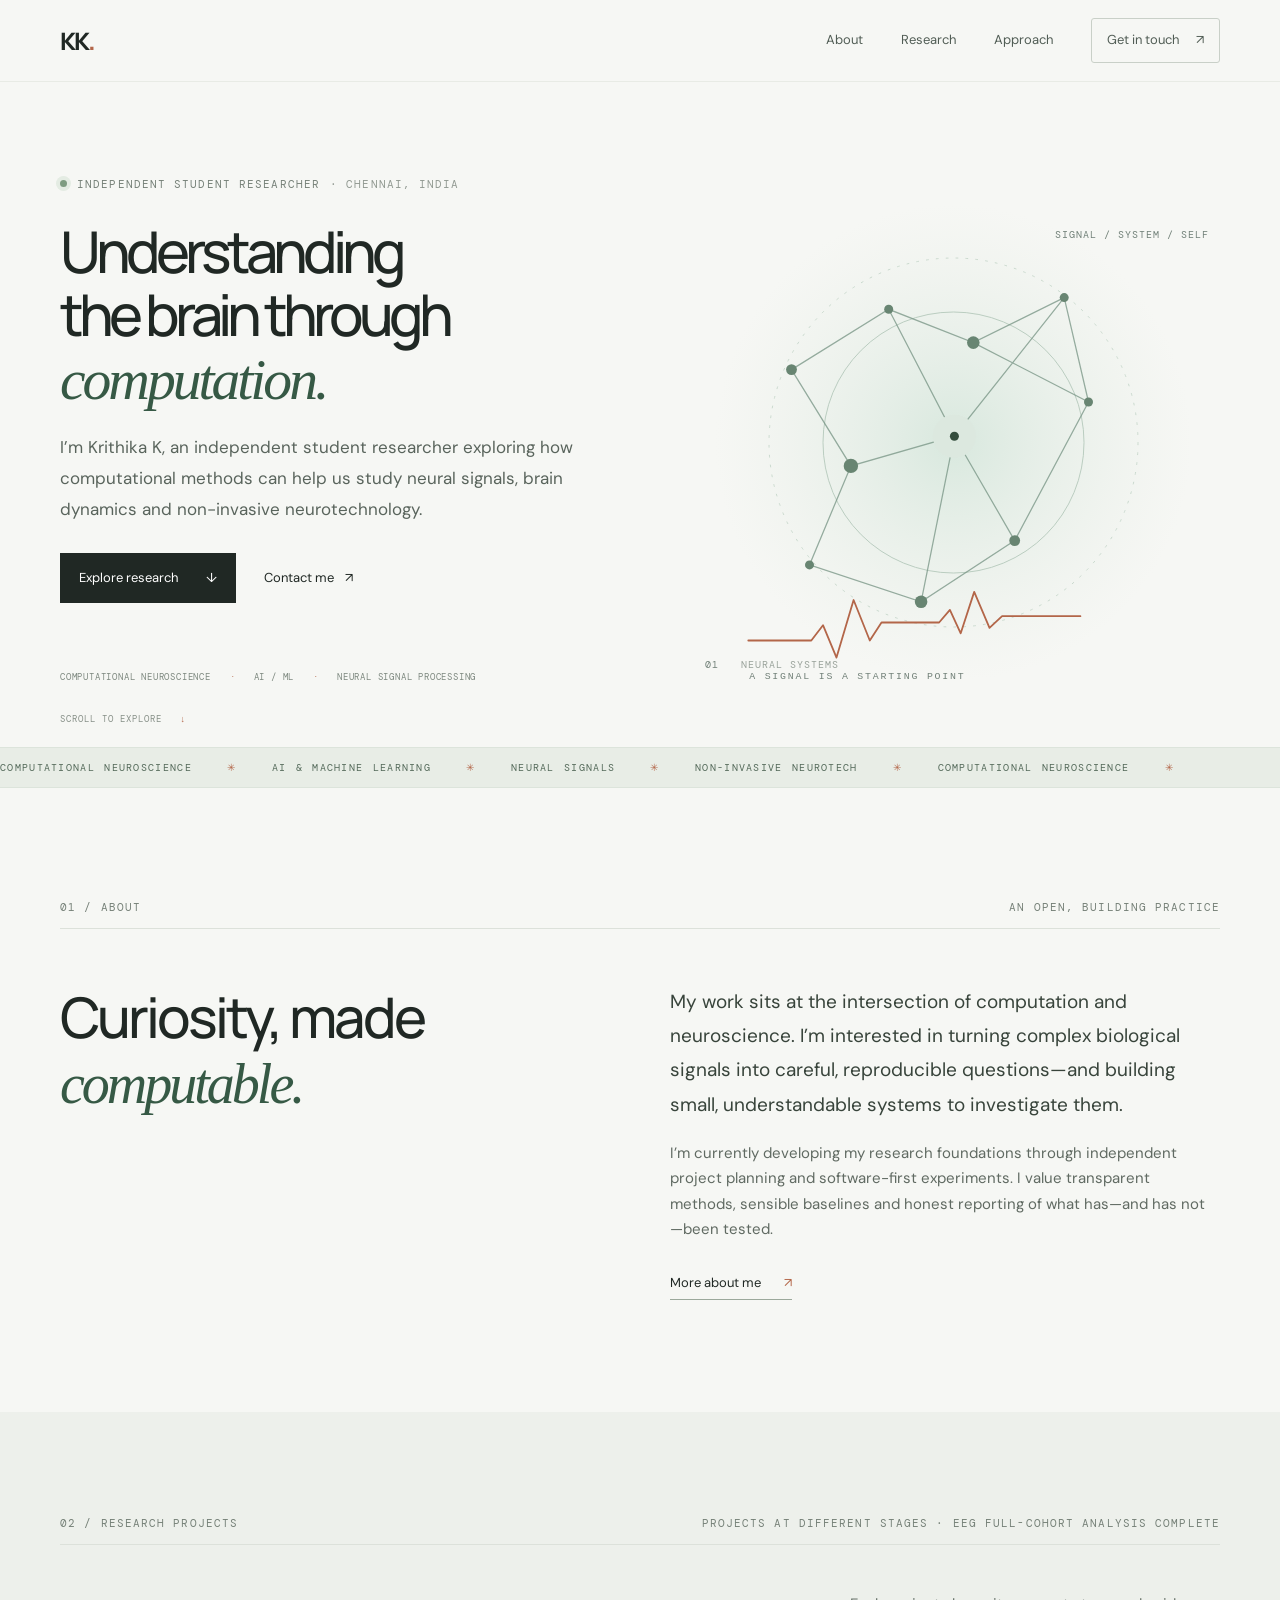
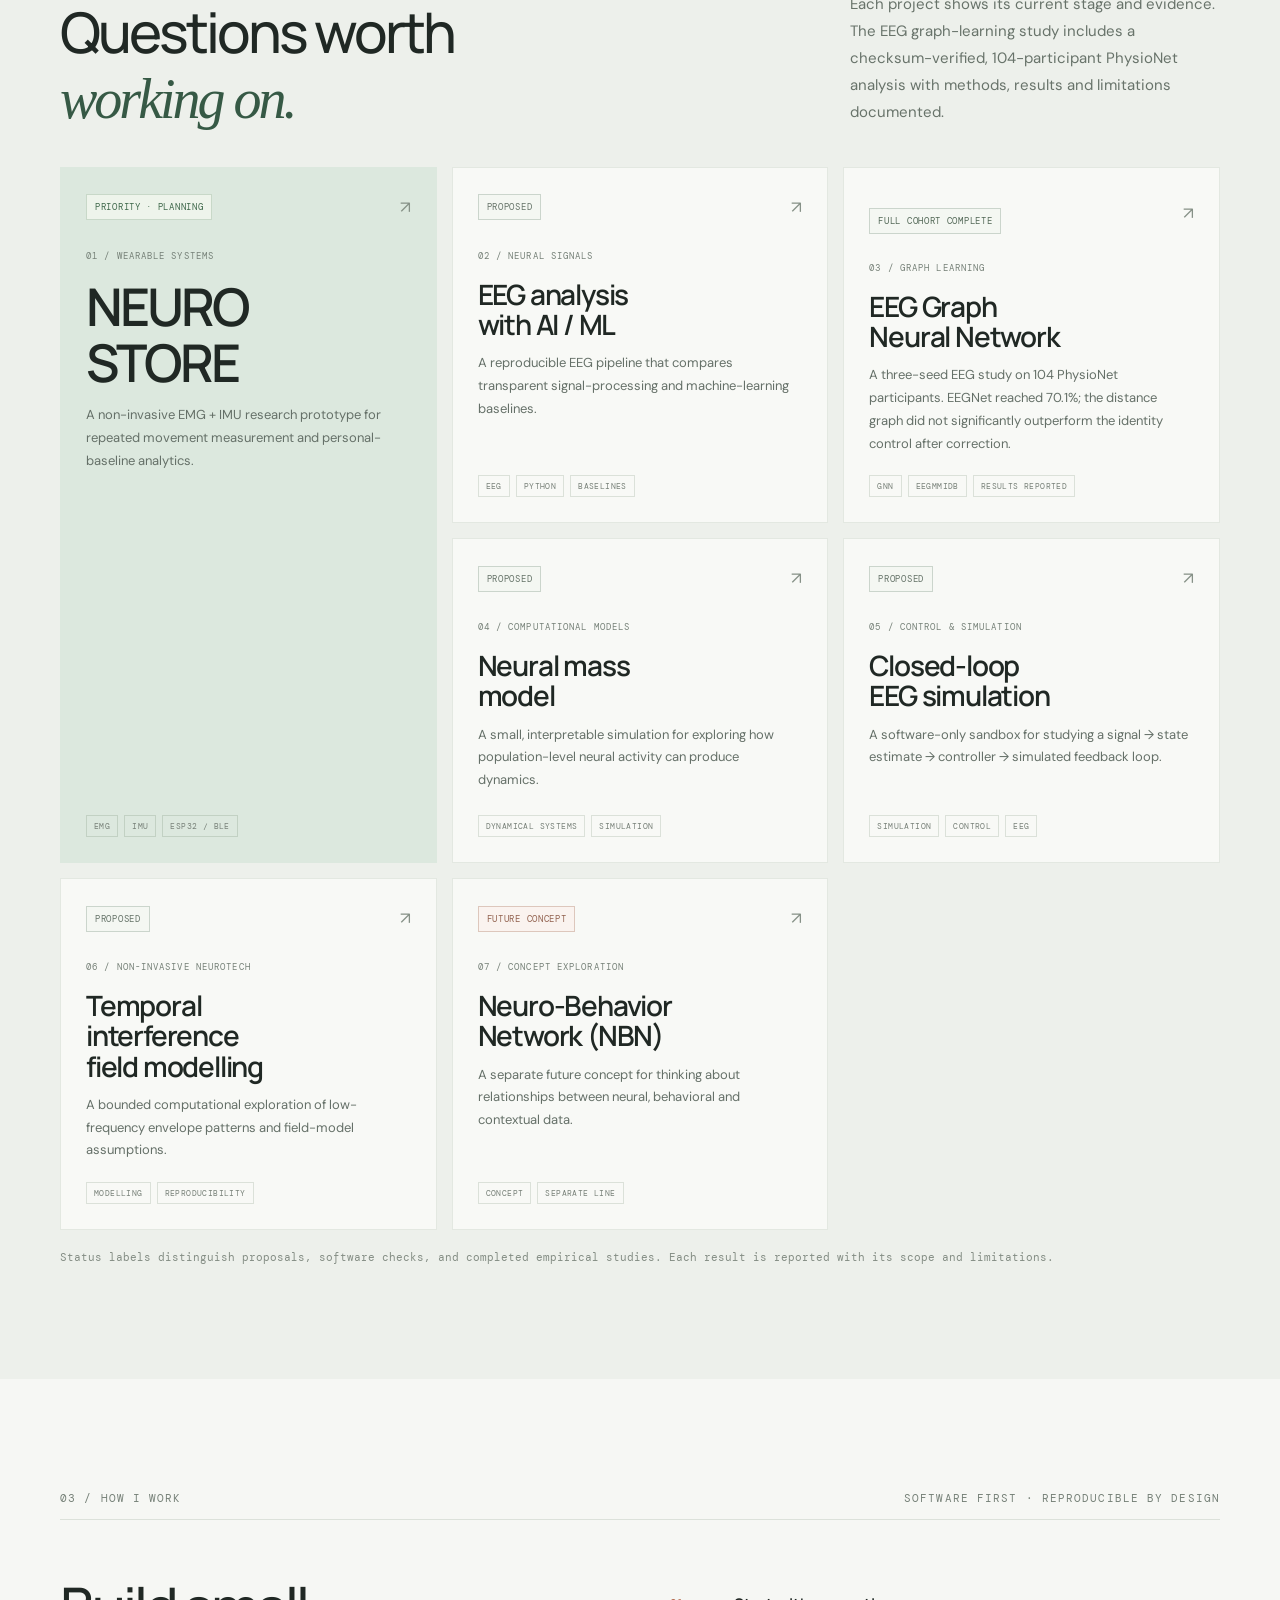
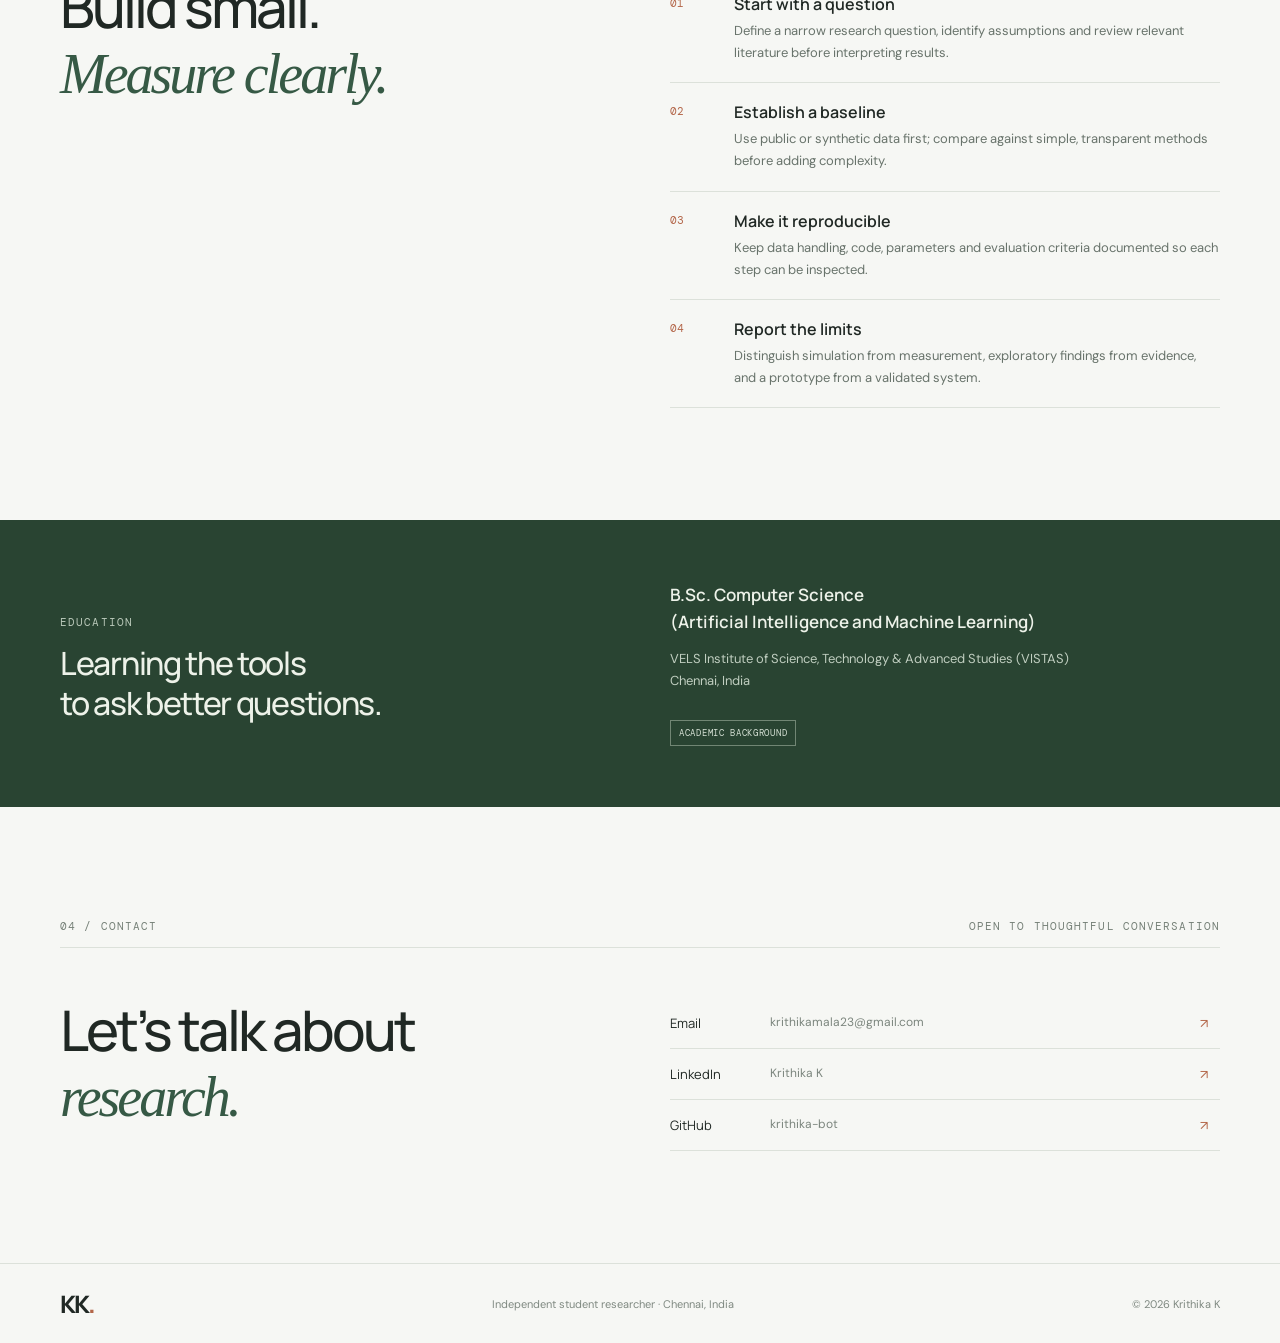
==== commit 18558966: "Link EEG portfolio page to aggregate results" ====
--- a/docs/index.html
+++ b/docs/index.html
@@ -15,15 +15,15 @@
   </section>
   <section class="ticker" aria-label="Research interests"><div>COMPUTATIONAL NEUROSCIENCE <i>✳</i> AI &amp; MACHINE LEARNING <i>✳</i> NEURAL SIGNALS <i>✳</i> NON-INVASIVE NEUROTECH <i>✳</i> COMPUTATIONAL NEUROSCIENCE <i>✳</i></div></section>
   <section class="section wrap about-section" id="about"><div class="section-kicker"><span>01 / ABOUT</span><span>AN OPEN, BUILDING PRACTICE</span></div><div class="about-grid"><h2>Curiosity, made<br><em>computable.</em></h2><div><p class="large-copy">My work sits at the intersection of computation and neuroscience. I’m interested in turning complex biological signals into careful, reproducible questions—and building small, understandable systems to investigate them.</p><p>I’m currently developing my research foundations through independent project planning and software-first experiments. I value transparent methods, sensible baselines and honest reporting of what has—and has not—been tested.</p><a class="under-link" href="about.html">More about me <span>↗</span></a></div></div></section>
-  <section class="section research-section" id="research"><div class="wrap"><div class="section-kicker"><span>02 / RESEARCH PROJECTS</span><span>PROJECTS AT DIFFERENT STAGES · EEG PILOT COMPLETED</span></div><div class="research-heading"><h2>Questions worth<br><em>working on.</em></h2><p>Each project shows its current stage and evidence. The EEG graph-learning project includes an exploratory PhysioNet pilot with methods, results and limitations documented.</p></div><div class="project-grid">
+  <section class="section research-section" id="research"><div class="wrap"><div class="section-kicker"><span>02 / RESEARCH PROJECTS</span><span>PROJECTS AT DIFFERENT STAGES · EEG FULL-COHORT ANALYSIS COMPLETE</span></div><div class="research-heading"><h2>Questions worth<br><em>working on.</em></h2><p>Each project shows its current stage and evidence. The EEG graph-learning study includes a checksum-verified, 104-participant PhysioNet analysis with methods, results and limitations documented.</p></div><div class="project-grid">
     <a class="project-card featured" href="projects/neuro-store.html"><div class="card-top"><span class="status status-priority">PRIORITY · PLANNING</span><span class="card-arrow">↗</span></div><p class="project-number">01 / WEARABLE SYSTEMS</p><h3>NEURO<br>STORE</h3><p class="card-summary">A non-invasive EMG + IMU research prototype for repeated movement measurement and personal-baseline analytics.</p><div class="card-tags"><span>EMG</span><span>IMU</span><span>ESP32 / BLE</span></div></a>
     <a class="project-card" href="projects/eeg-ai-ml.html"><div class="card-top"><span class="status status-proposed">PROPOSED</span><span class="card-arrow">↗</span></div><p class="project-number">02 / NEURAL SIGNALS</p><h3>EEG analysis<br>with AI / ML</h3><p class="card-summary">A reproducible EEG pipeline that compares transparent signal-processing and machine-learning baselines.</p><div class="card-tags"><span>EEG</span><span>PYTHON</span><span>BASELINES</span></div></a>
-    <a class="project-card" href="projects/eeg-gnn.html"><div class="card-top"><span class="status status-current">PILOT COMPLETE</span><span class="card-arrow">↗</span></div><p class="project-number">03 / GRAPH LEARNING</p><h3>EEG Graph<br>Neural Network</h3><p class="card-summary">A three-seed, subject-wise EEG motor-imagery pilot on 20 PhysioNet participants. The distance graph showed no significant advantage over the identity control.</p><div class="card-tags"><span>GNN</span><span>EEGMMIDB PILOT</span><span>RESULTS REPORTED</span></div></a>
+    <a class="project-card" href="projects/eeg-gnn.html"><div class="card-top"><span class="status status-current">FULL COHORT COMPLETE</span><span class="card-arrow">↗</span></div><p class="project-number">03 / GRAPH LEARNING</p><h3>EEG Graph<br>Neural Network</h3><p class="card-summary">A three-seed EEG study on 104 PhysioNet participants. EEGNet reached 70.1%; the distance graph did not significantly outperform the identity control after correction.</p><div class="card-tags"><span>GNN</span><span>EEGMMIDB</span><span>RESULTS REPORTED</span></div></a>
     <a class="project-card" href="projects/neural-mass-model.html"><div class="card-top"><span class="status status-proposed">PROPOSED</span><span class="card-arrow">↗</span></div><p class="project-number">04 / COMPUTATIONAL MODELS</p><h3>Neural mass<br>model</h3><p class="card-summary">A small, interpretable simulation for exploring how population-level neural activity can produce dynamics.</p><div class="card-tags"><span>DYNAMICAL SYSTEMS</span><span>SIMULATION</span></div></a>
     <a class="project-card" href="projects/closed-loop-eeg.html"><div class="card-top"><span class="status status-proposed">PROPOSED</span><span class="card-arrow">↗</span></div><p class="project-number">05 / CONTROL &amp; SIMULATION</p><h3>Closed-loop<br>EEG simulation</h3><p class="card-summary">A software-only sandbox for studying a signal → state estimate → controller → simulated feedback loop.</p><div class="card-tags"><span>SIMULATION</span><span>CONTROL</span><span>EEG</span></div></a>
     <a class="project-card" href="projects/ti-field-modelling.html"><div class="card-top"><span class="status status-proposed">PROPOSED</span><span class="card-arrow">↗</span></div><p class="project-number">06 / NON-INVASIVE NEUROTECH</p><h3>Temporal<br>interference<br>field modelling</h3><p class="card-summary">A bounded computational exploration of low-frequency envelope patterns and field-model assumptions.</p><div class="card-tags"><span>MODELLING</span><span>REPRODUCIBILITY</span></div></a>
     <a class="project-card" href="projects/nbn.html"><div class="card-top"><span class="status status-future">FUTURE CONCEPT</span><span class="card-arrow">↗</span></div><p class="project-number">07 / CONCEPT EXPLORATION</p><h3>Neuro-Behavior<br>Network (NBN)</h3><p class="card-summary">A separate future concept for thinking about relationships between neural, behavioral and contextual data.</p><div class="card-tags"><span>CONCEPT</span><span>SEPARATE LINE</span></div></a>
-  </div><p class="project-footnote">Status labels distinguish proposals, software checks, and exploratory empirical pilots. Each result is reported with its scope and limitations.</p></div></section>
+  </div><p class="project-footnote">Status labels distinguish proposals, software checks, and completed empirical studies. Each result is reported with its scope and limitations.</p></div></section>
   <section class="section wrap approach-section" id="approach"><div class="section-kicker"><span>03 / HOW I WORK</span><span>SOFTWARE FIRST · REPRODUCIBLE BY DESIGN</span></div><div class="approach-grid"><h2>Build small.<br><em>Measure clearly.</em></h2><div class="steps"><article><span>01</span><div><h3>Start with a question</h3><p>Define a narrow research question, identify assumptions and review relevant literature before interpreting results.</p></div></article><article><span>02</span><div><h3>Establish a baseline</h3><p>Use public or synthetic data first; compare against simple, transparent methods before adding complexity.</p></div></article><article><span>03</span><div><h3>Make it reproducible</h3><p>Keep data handling, code, parameters and evaluation criteria documented so each step can be inspected.</p></div></article><article><span>04</span><div><h3>Report the limits</h3><p>Distinguish simulation from measurement, exploratory findings from evidence, and a prototype from a validated system.</p></div></article></div></div></section>
   <section class="education-band"><div class="wrap education-inner"><div><p class="eyebrow">EDUCATION</p><h2>Learning the tools<br>to ask better questions.</h2></div><div><p class="education-degree">B.Sc. Computer Science<br>(Artificial Intelligence and Machine Learning)</p><p>VELS Institute of Science, Technology &amp; Advanced Studies (VISTAS)<br>Chennai, India</p><span class="status status-current">ACADEMIC BACKGROUND</span></div></div></section>
   <section class="section wrap contact-section" id="contact"><div class="section-kicker"><span>04 / CONTACT</span><span>OPEN TO THOUGHTFUL CONVERSATION</span></div><div class="contact-row"><h2>Let’s talk about<br><em>research.</em></h2><div class="contact-links"><a href="mailto:krithikamala23@gmail.com">Email <span>krithikamala23@gmail.com</span><b>↗</b></a><a href="https://www.linkedin.com/in/krithika-k-9247702bb" target="_blank" rel="noopener noreferrer">LinkedIn <span>Krithika K</span><b>↗</b></a><a href="https://github.com/krithika-bot" target="_blank" rel="noopener noreferrer">GitHub <span>krithika-bot</span><b>↗</b></a></div></div></section>
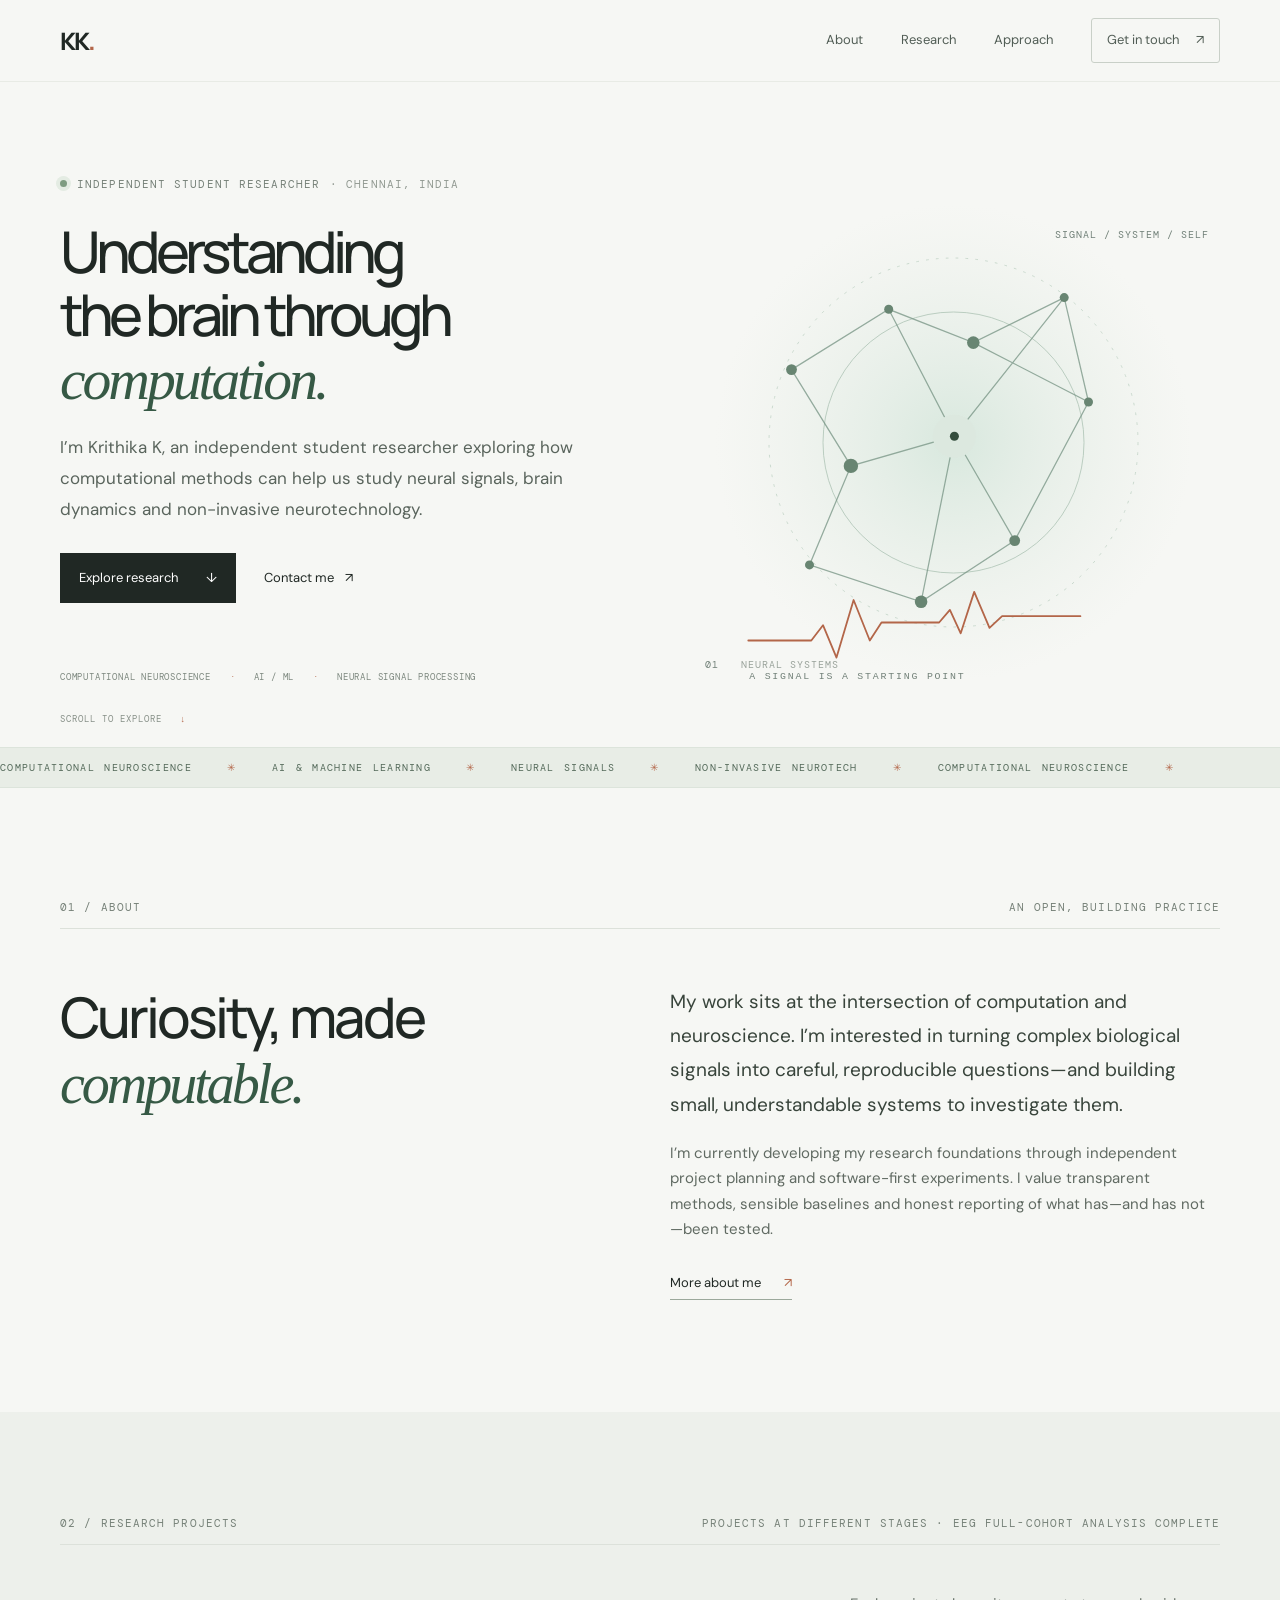
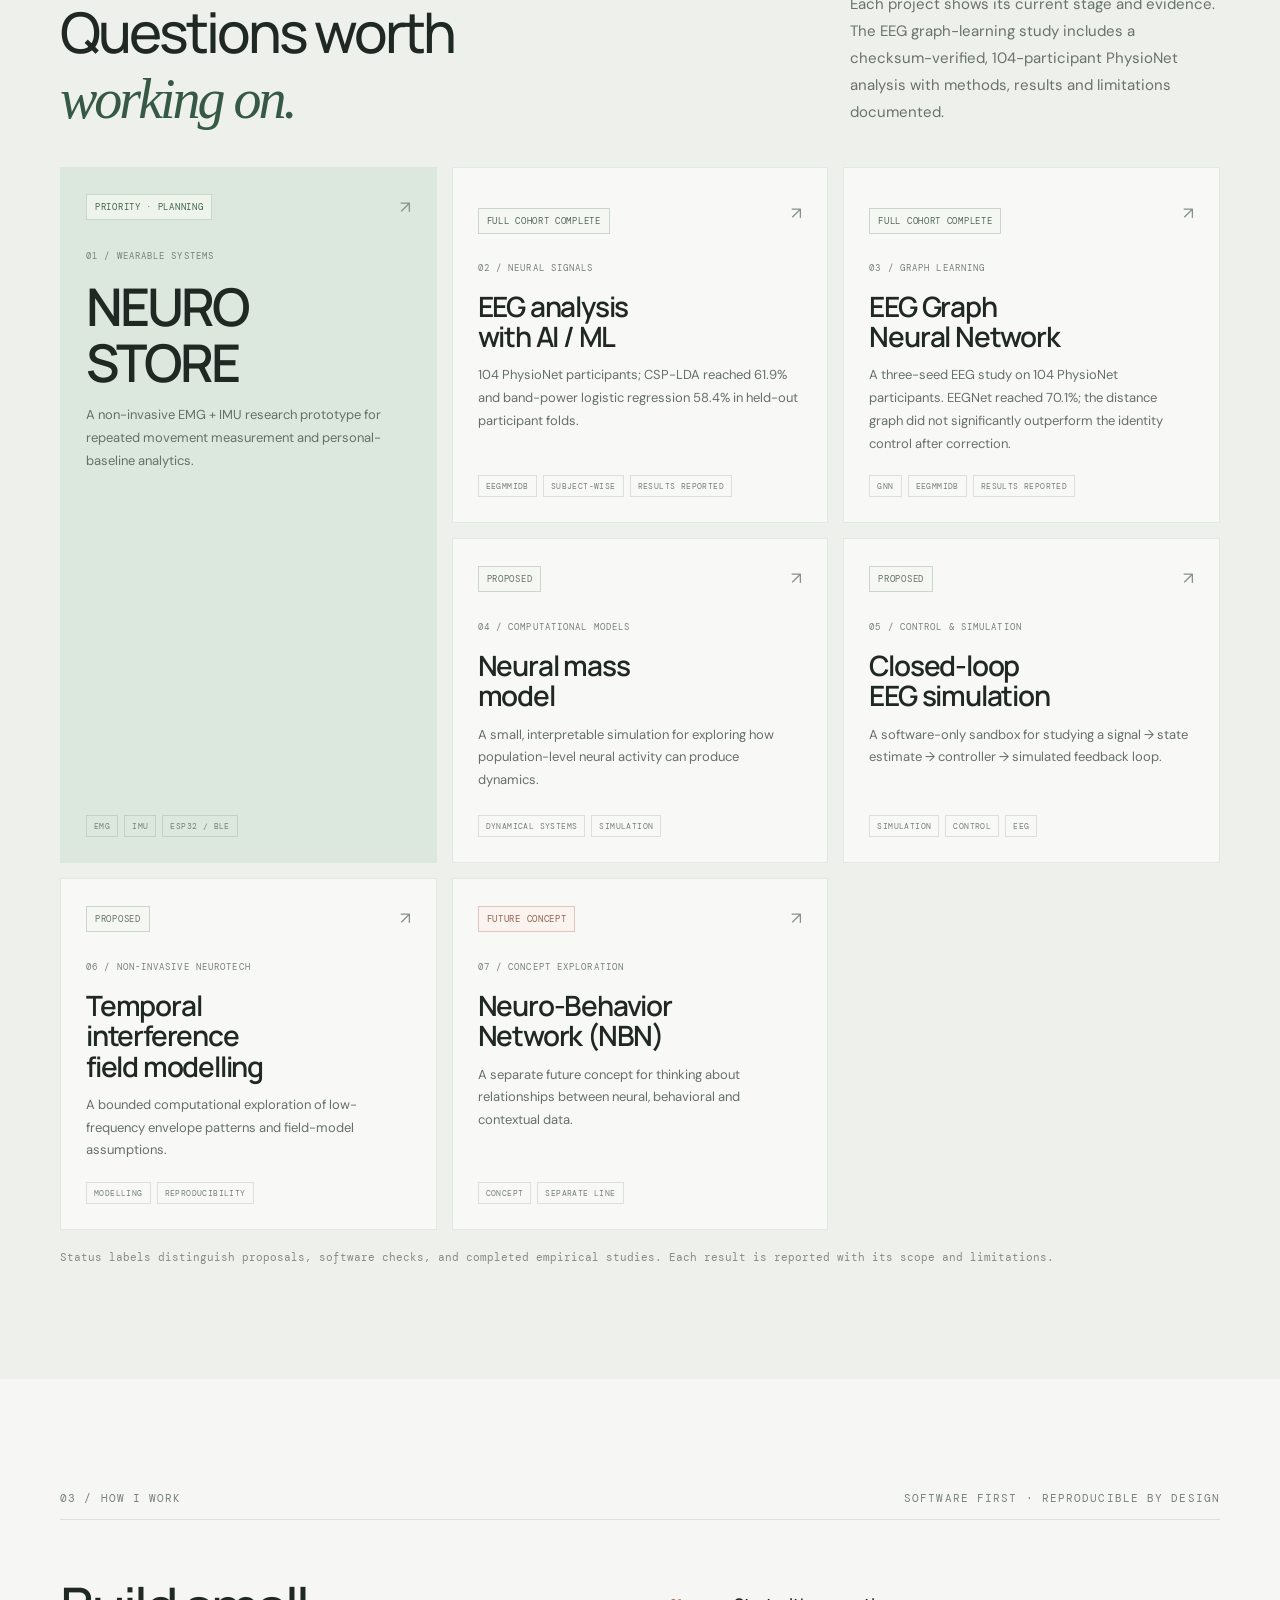
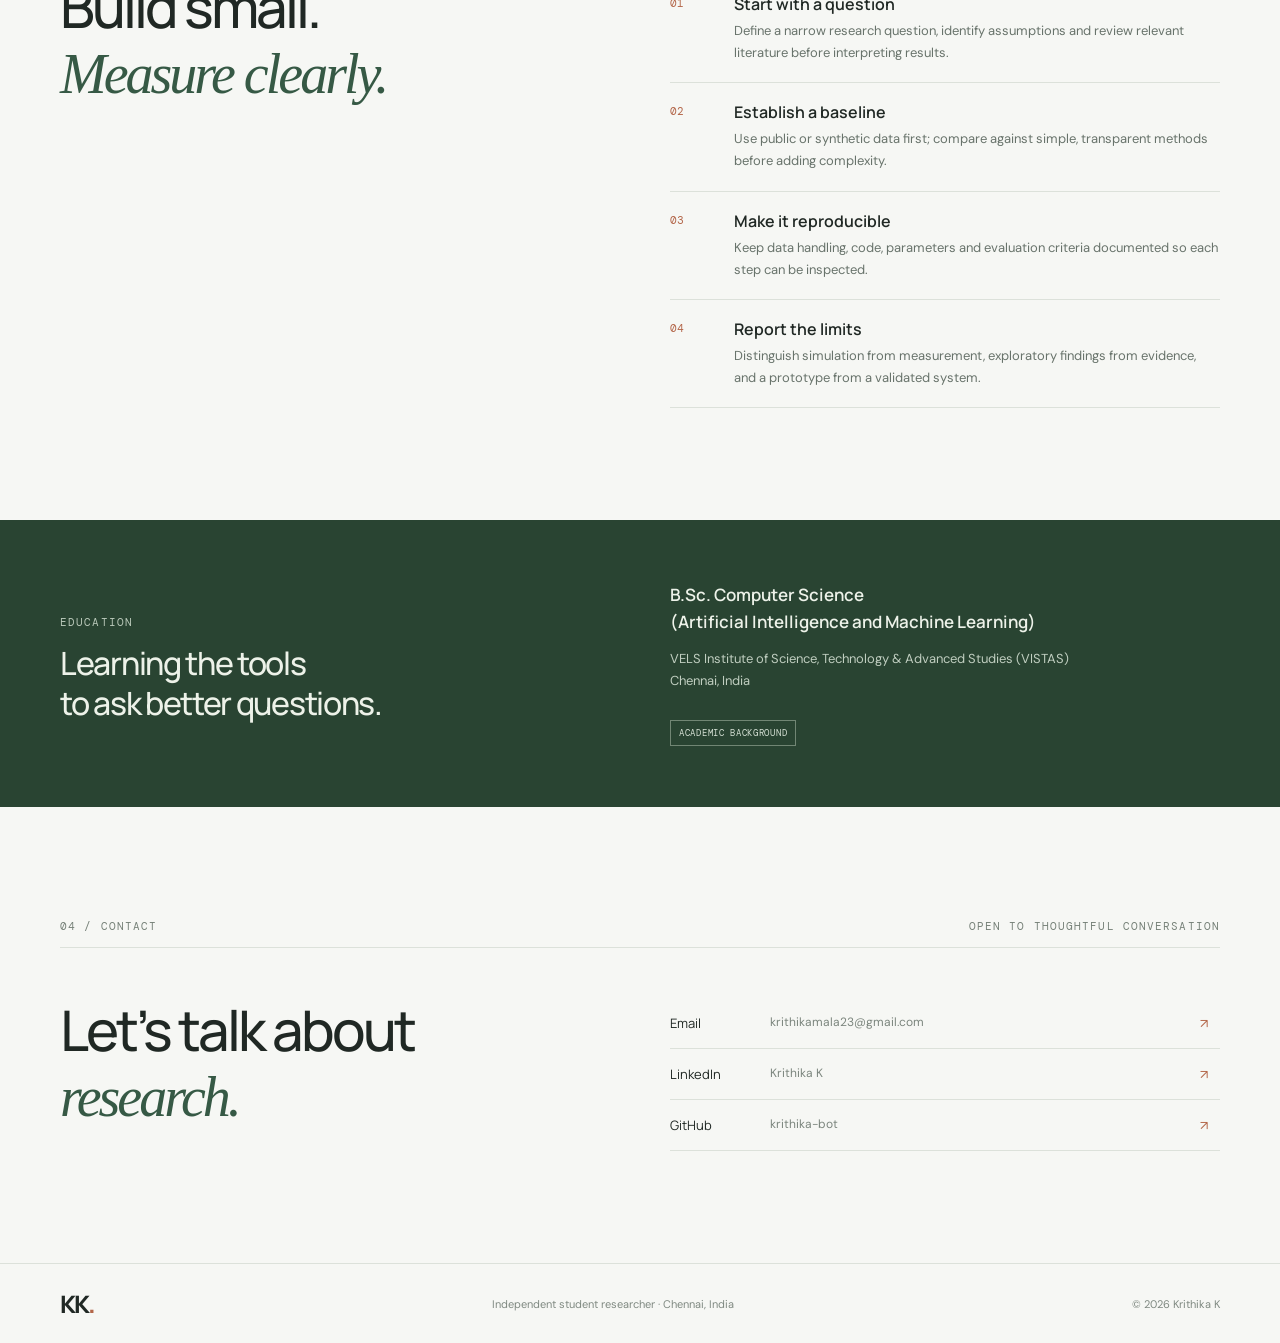
==== commit 93b953f5: "Complete EEG analysis project and portfolio entry" ====
--- a/docs/index.html
+++ b/docs/index.html
@@ -17,7 +17,7 @@
   <section class="section wrap about-section" id="about"><div class="section-kicker"><span>01 / ABOUT</span><span>AN OPEN, BUILDING PRACTICE</span></div><div class="about-grid"><h2>Curiosity, made<br><em>computable.</em></h2><div><p class="large-copy">My work sits at the intersection of computation and neuroscience. I’m interested in turning complex biological signals into careful, reproducible questions—and building small, understandable systems to investigate them.</p><p>I’m currently developing my research foundations through independent project planning and software-first experiments. I value transparent methods, sensible baselines and honest reporting of what has—and has not—been tested.</p><a class="under-link" href="about.html">More about me <span>↗</span></a></div></div></section>
   <section class="section research-section" id="research"><div class="wrap"><div class="section-kicker"><span>02 / RESEARCH PROJECTS</span><span>PROJECTS AT DIFFERENT STAGES · EEG FULL-COHORT ANALYSIS COMPLETE</span></div><div class="research-heading"><h2>Questions worth<br><em>working on.</em></h2><p>Each project shows its current stage and evidence. The EEG graph-learning study includes a checksum-verified, 104-participant PhysioNet analysis with methods, results and limitations documented.</p></div><div class="project-grid">
     <a class="project-card featured" href="projects/neuro-store.html"><div class="card-top"><span class="status status-priority">PRIORITY · PLANNING</span><span class="card-arrow">↗</span></div><p class="project-number">01 / WEARABLE SYSTEMS</p><h3>NEURO<br>STORE</h3><p class="card-summary">A non-invasive EMG + IMU research prototype for repeated movement measurement and personal-baseline analytics.</p><div class="card-tags"><span>EMG</span><span>IMU</span><span>ESP32 / BLE</span></div></a>
-    <a class="project-card" href="projects/eeg-ai-ml.html"><div class="card-top"><span class="status status-proposed">PROPOSED</span><span class="card-arrow">↗</span></div><p class="project-number">02 / NEURAL SIGNALS</p><h3>EEG analysis<br>with AI / ML</h3><p class="card-summary">A reproducible EEG pipeline that compares transparent signal-processing and machine-learning baselines.</p><div class="card-tags"><span>EEG</span><span>PYTHON</span><span>BASELINES</span></div></a>
+    <a class="project-card" href="projects/eeg-ai-ml.html"><div class="card-top"><span class="status status-current">FULL COHORT COMPLETE</span><span class="card-arrow">↗</span></div><p class="project-number">02 / NEURAL SIGNALS</p><h3>EEG analysis<br>with AI / ML</h3><p class="card-summary">104 PhysioNet participants; CSP-LDA reached 61.9% and band-power logistic regression 58.4% in held-out participant folds.</p><div class="card-tags"><span>EEGMMIDB</span><span>SUBJECT-WISE</span><span>RESULTS REPORTED</span></div></a>
     <a class="project-card" href="projects/eeg-gnn.html"><div class="card-top"><span class="status status-current">FULL COHORT COMPLETE</span><span class="card-arrow">↗</span></div><p class="project-number">03 / GRAPH LEARNING</p><h3>EEG Graph<br>Neural Network</h3><p class="card-summary">A three-seed EEG study on 104 PhysioNet participants. EEGNet reached 70.1%; the distance graph did not significantly outperform the identity control after correction.</p><div class="card-tags"><span>GNN</span><span>EEGMMIDB</span><span>RESULTS REPORTED</span></div></a>
     <a class="project-card" href="projects/neural-mass-model.html"><div class="card-top"><span class="status status-proposed">PROPOSED</span><span class="card-arrow">↗</span></div><p class="project-number">04 / COMPUTATIONAL MODELS</p><h3>Neural mass<br>model</h3><p class="card-summary">A small, interpretable simulation for exploring how population-level neural activity can produce dynamics.</p><div class="card-tags"><span>DYNAMICAL SYSTEMS</span><span>SIMULATION</span></div></a>
     <a class="project-card" href="projects/closed-loop-eeg.html"><div class="card-top"><span class="status status-proposed">PROPOSED</span><span class="card-arrow">↗</span></div><p class="project-number">05 / CONTROL &amp; SIMULATION</p><h3>Closed-loop<br>EEG simulation</h3><p class="card-summary">A software-only sandbox for studying a signal → state estimate → controller → simulated feedback loop.</p><div class="card-tags"><span>SIMULATION</span><span>CONTROL</span><span>EEG</span></div></a>
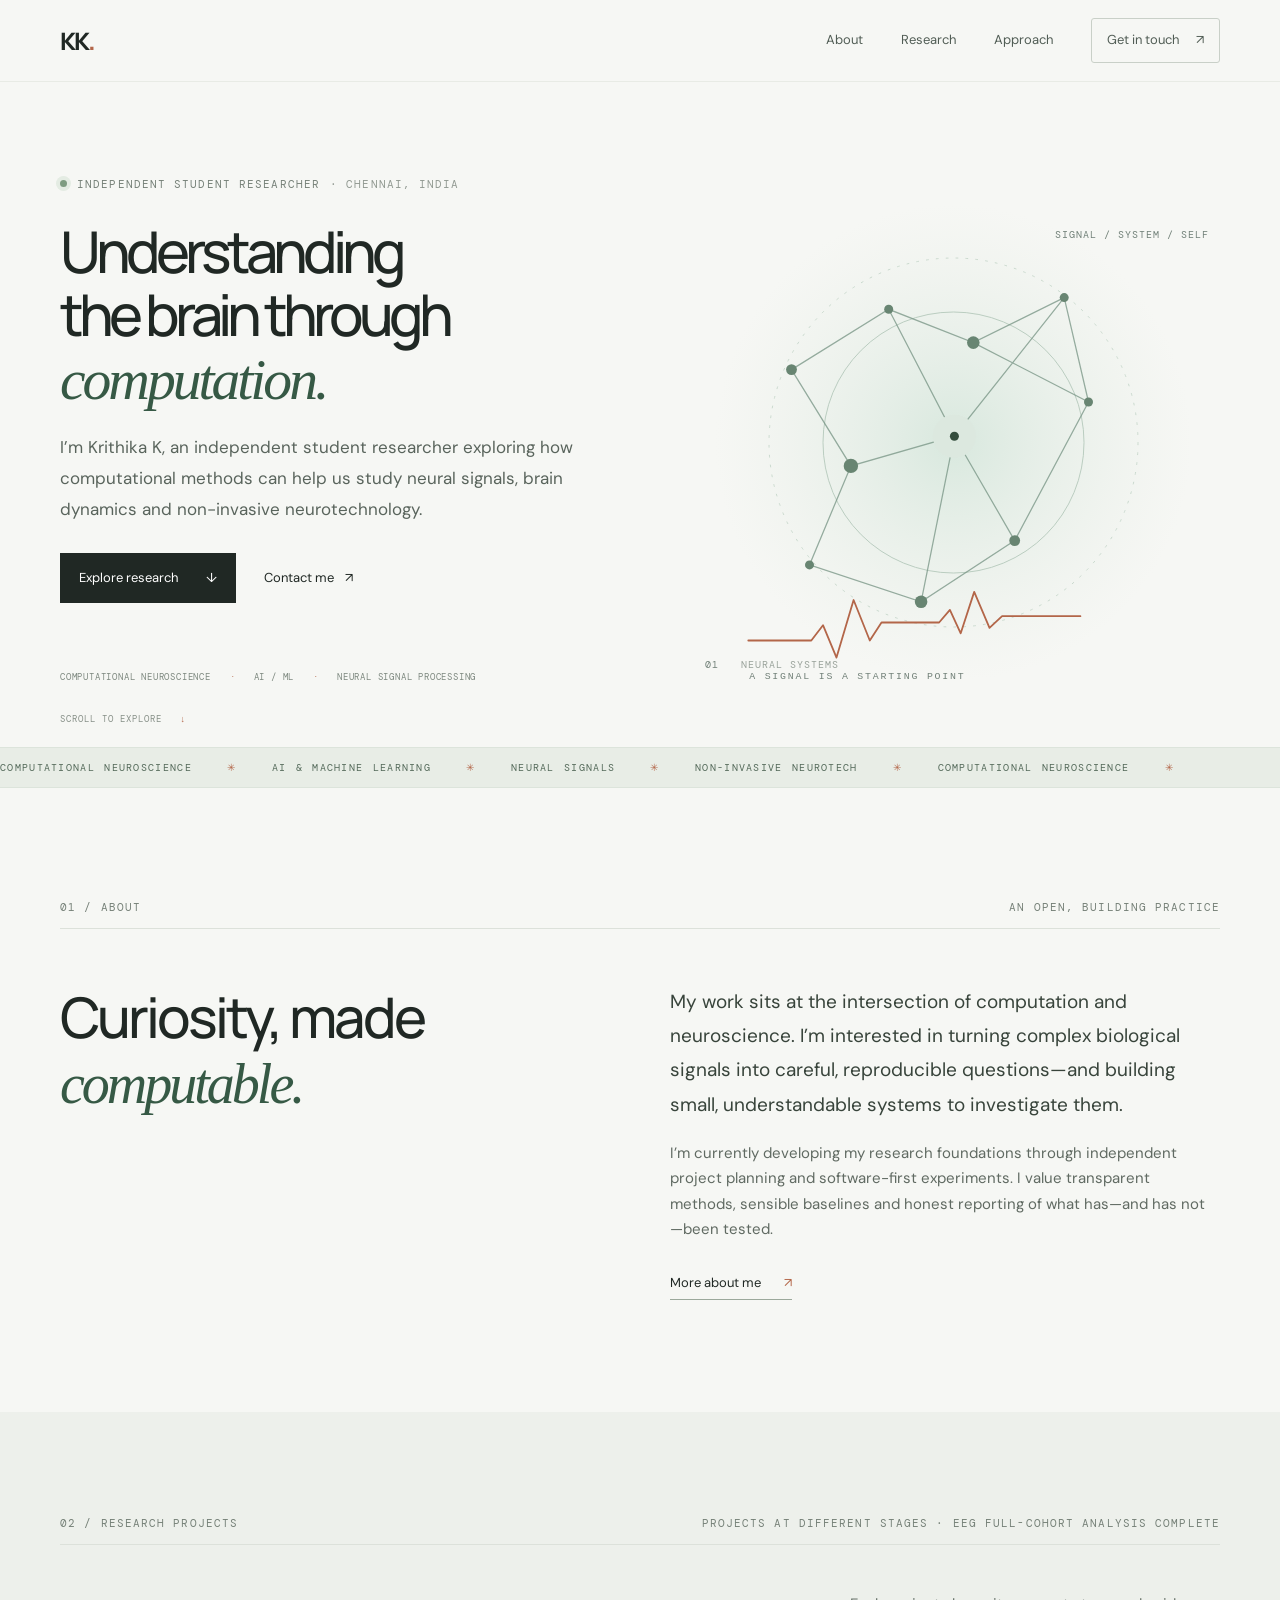
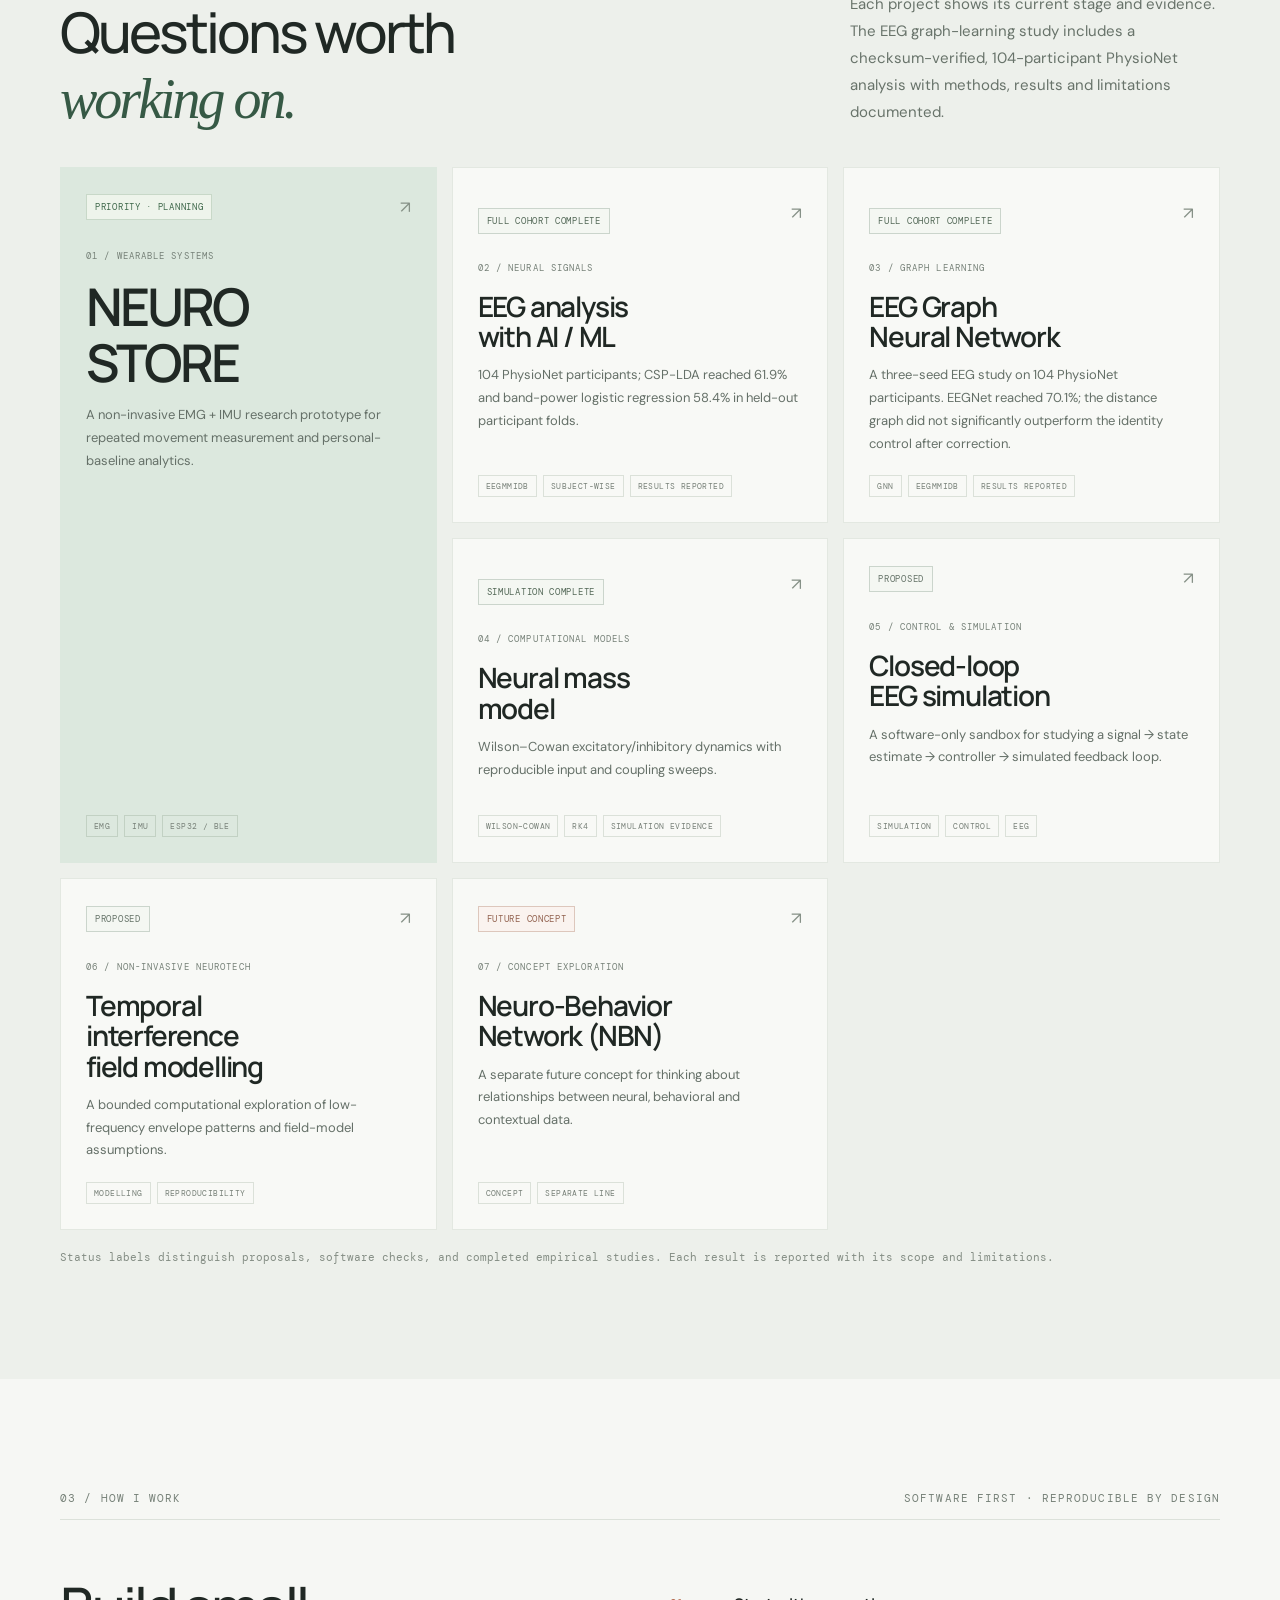
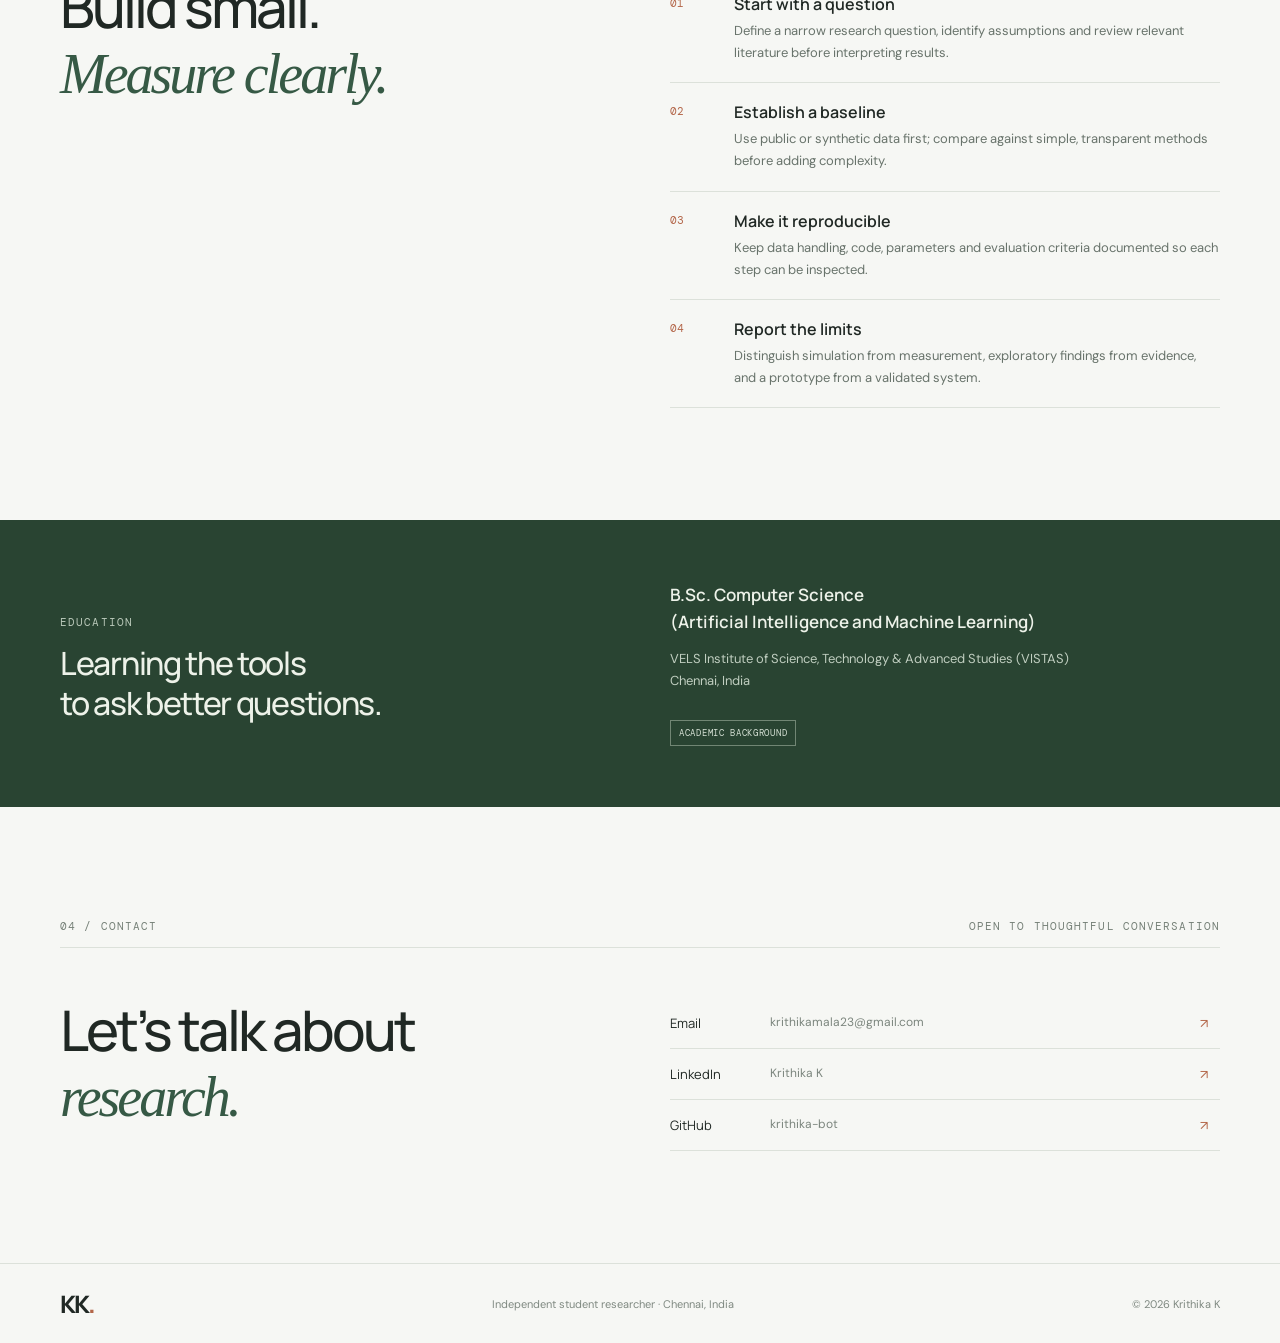
==== commit 63da587c: "Add reproducible Wilson–Cowan neural mass model evidence" ====
--- a/docs/index.html
+++ b/docs/index.html
@@ -19,7 +19,7 @@
     <a class="project-card featured" href="projects/neuro-store.html"><div class="card-top"><span class="status status-priority">PRIORITY · PLANNING</span><span class="card-arrow">↗</span></div><p class="project-number">01 / WEARABLE SYSTEMS</p><h3>NEURO<br>STORE</h3><p class="card-summary">A non-invasive EMG + IMU research prototype for repeated movement measurement and personal-baseline analytics.</p><div class="card-tags"><span>EMG</span><span>IMU</span><span>ESP32 / BLE</span></div></a>
     <a class="project-card" href="projects/eeg-ai-ml.html"><div class="card-top"><span class="status status-current">FULL COHORT COMPLETE</span><span class="card-arrow">↗</span></div><p class="project-number">02 / NEURAL SIGNALS</p><h3>EEG analysis<br>with AI / ML</h3><p class="card-summary">104 PhysioNet participants; CSP-LDA reached 61.9% and band-power logistic regression 58.4% in held-out participant folds.</p><div class="card-tags"><span>EEGMMIDB</span><span>SUBJECT-WISE</span><span>RESULTS REPORTED</span></div></a>
     <a class="project-card" href="projects/eeg-gnn.html"><div class="card-top"><span class="status status-current">FULL COHORT COMPLETE</span><span class="card-arrow">↗</span></div><p class="project-number">03 / GRAPH LEARNING</p><h3>EEG Graph<br>Neural Network</h3><p class="card-summary">A three-seed EEG study on 104 PhysioNet participants. EEGNet reached 70.1%; the distance graph did not significantly outperform the identity control after correction.</p><div class="card-tags"><span>GNN</span><span>EEGMMIDB</span><span>RESULTS REPORTED</span></div></a>
-    <a class="project-card" href="projects/neural-mass-model.html"><div class="card-top"><span class="status status-proposed">PROPOSED</span><span class="card-arrow">↗</span></div><p class="project-number">04 / COMPUTATIONAL MODELS</p><h3>Neural mass<br>model</h3><p class="card-summary">A small, interpretable simulation for exploring how population-level neural activity can produce dynamics.</p><div class="card-tags"><span>DYNAMICAL SYSTEMS</span><span>SIMULATION</span></div></a>
+    <a class="project-card" href="projects/neural-mass-model.html"><div class="card-top"><span class="status status-current">SIMULATION COMPLETE</span><span class="card-arrow">↗</span></div><p class="project-number">04 / COMPUTATIONAL MODELS</p><h3>Neural mass<br>model</h3><p class="card-summary">Wilson–Cowan excitatory/inhibitory dynamics with reproducible input and coupling sweeps.</p><div class="card-tags"><span>WILSON–COWAN</span><span>RK4</span><span>SIMULATION EVIDENCE</span></div></a>
     <a class="project-card" href="projects/closed-loop-eeg.html"><div class="card-top"><span class="status status-proposed">PROPOSED</span><span class="card-arrow">↗</span></div><p class="project-number">05 / CONTROL &amp; SIMULATION</p><h3>Closed-loop<br>EEG simulation</h3><p class="card-summary">A software-only sandbox for studying a signal → state estimate → controller → simulated feedback loop.</p><div class="card-tags"><span>SIMULATION</span><span>CONTROL</span><span>EEG</span></div></a>
     <a class="project-card" href="projects/ti-field-modelling.html"><div class="card-top"><span class="status status-proposed">PROPOSED</span><span class="card-arrow">↗</span></div><p class="project-number">06 / NON-INVASIVE NEUROTECH</p><h3>Temporal<br>interference<br>field modelling</h3><p class="card-summary">A bounded computational exploration of low-frequency envelope patterns and field-model assumptions.</p><div class="card-tags"><span>MODELLING</span><span>REPRODUCIBILITY</span></div></a>
     <a class="project-card" href="projects/nbn.html"><div class="card-top"><span class="status status-future">FUTURE CONCEPT</span><span class="card-arrow">↗</span></div><p class="project-number">07 / CONCEPT EXPLORATION</p><h3>Neuro-Behavior<br>Network (NBN)</h3><p class="card-summary">A separate future concept for thinking about relationships between neural, behavioral and contextual data.</p><div class="card-tags"><span>CONCEPT</span><span>SEPARATE LINE</span></div></a>
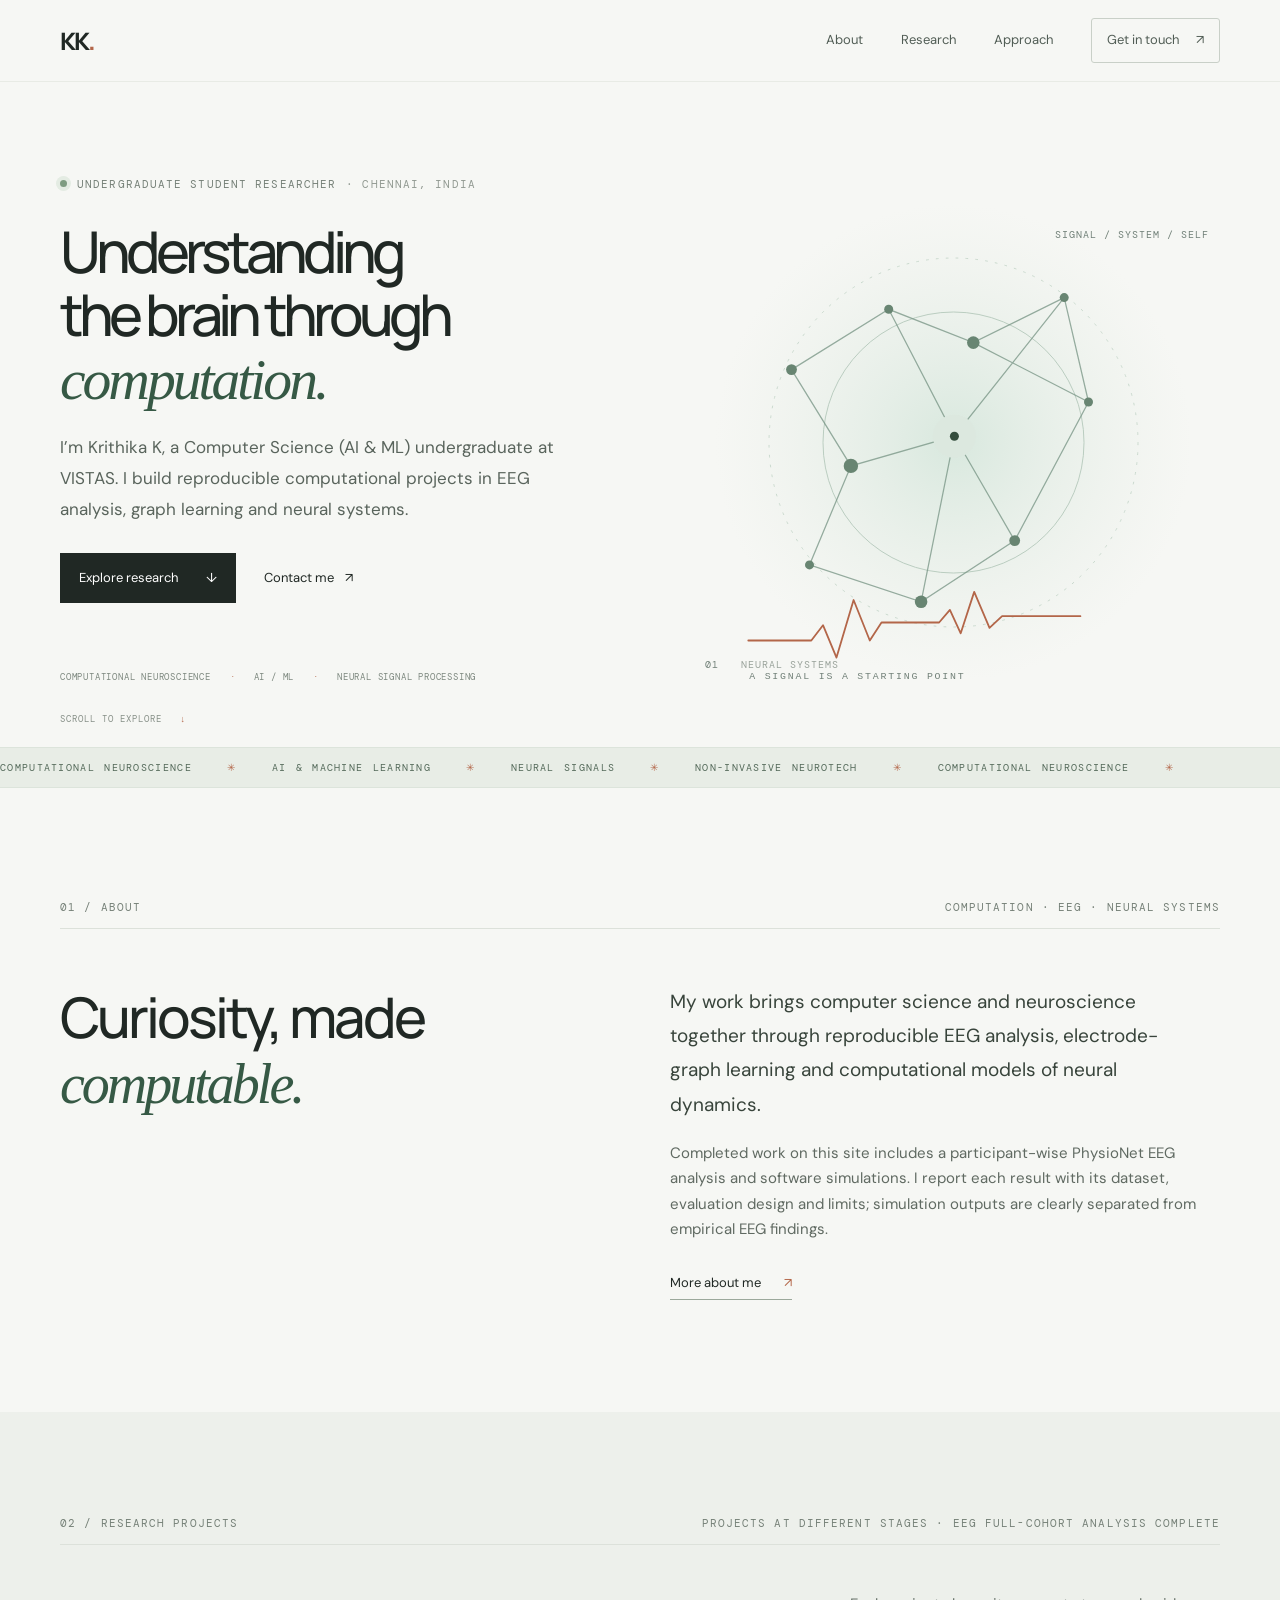
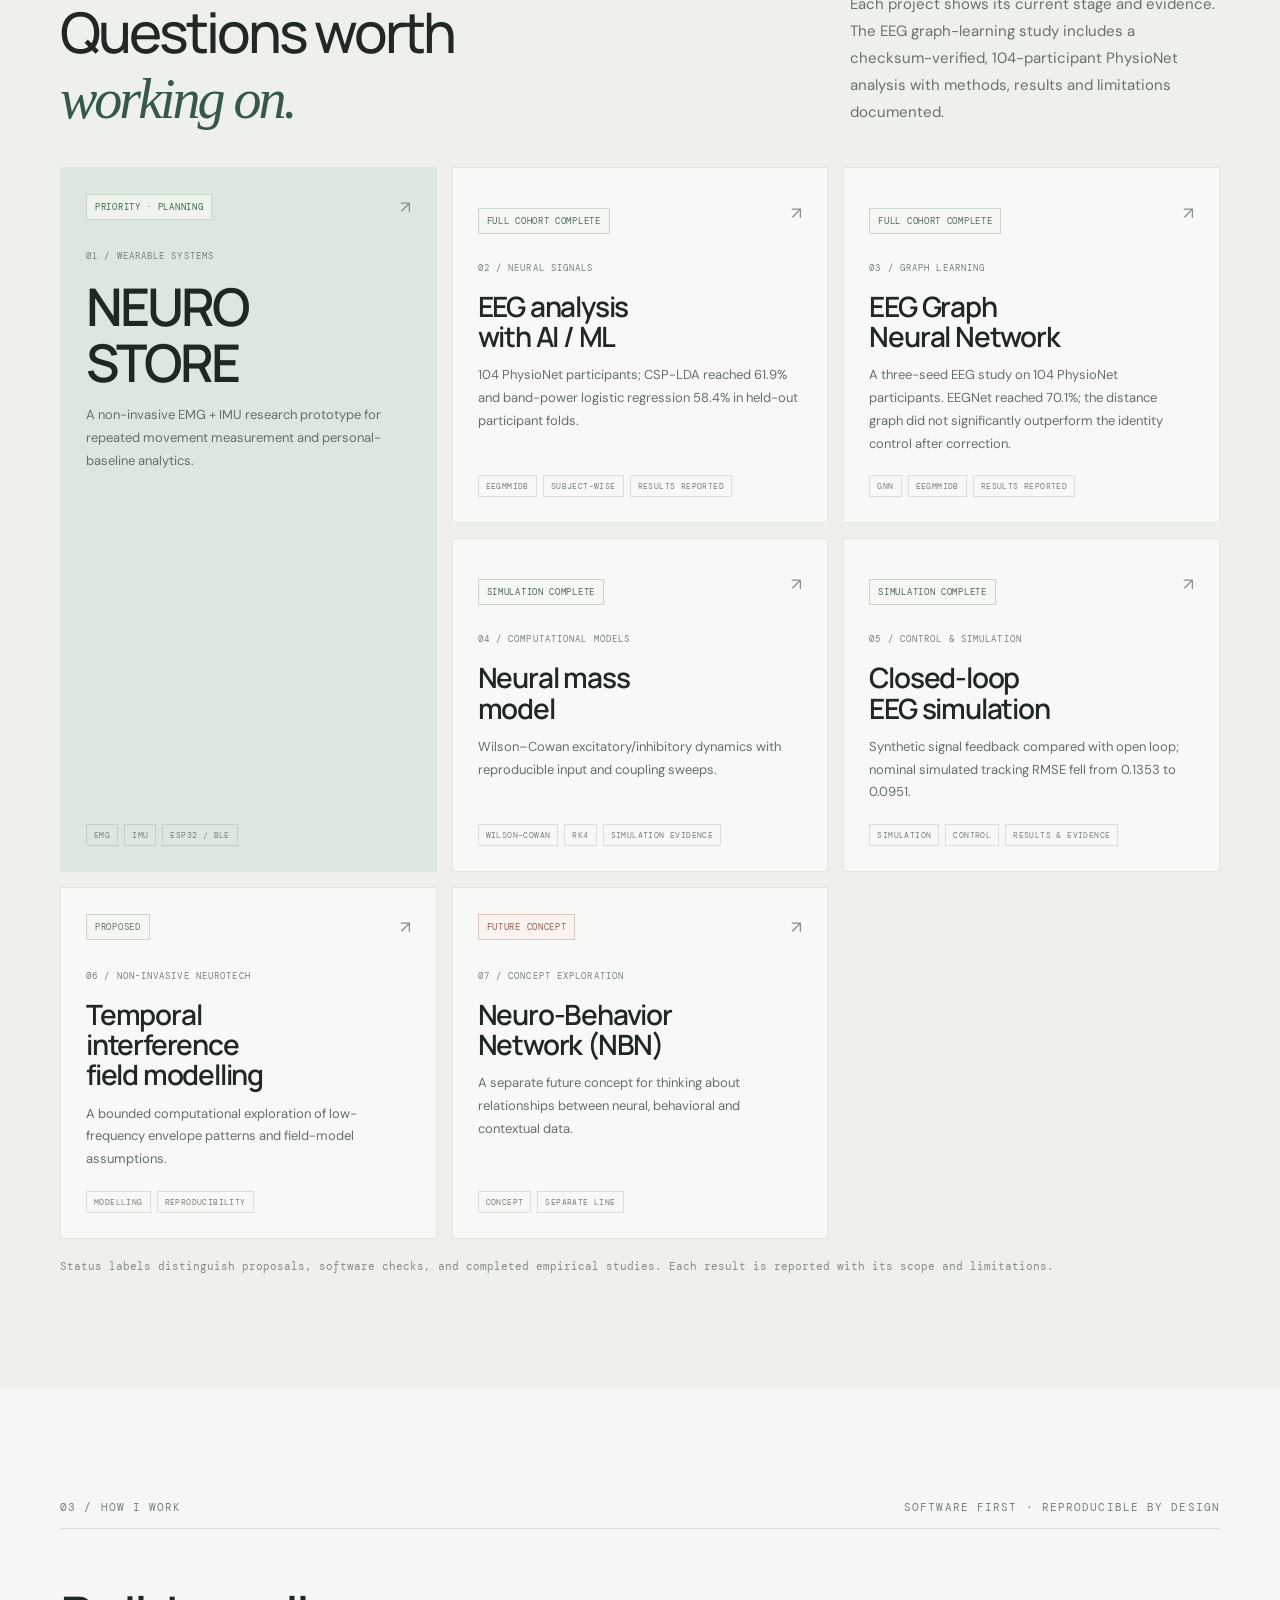
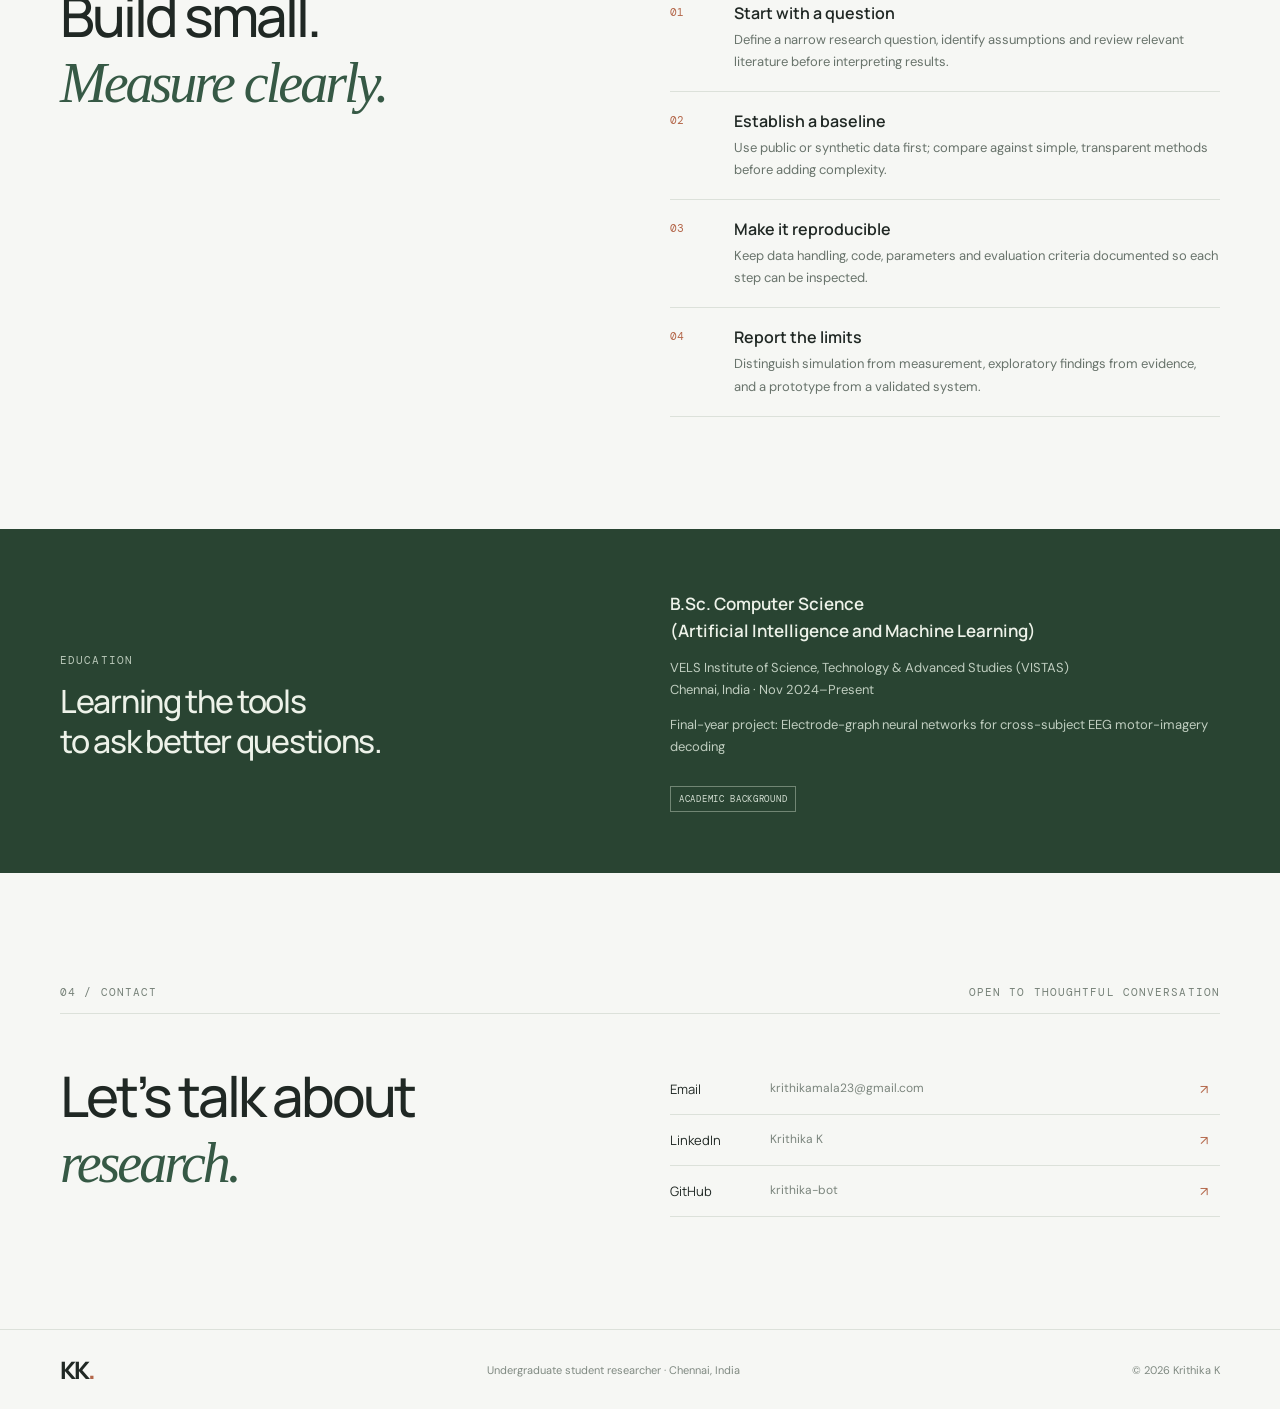
==== commit ed39cb60: "Refresh responsive academic portfolio" ====
--- a/docs/index.html
+++ b/docs/index.html
@@ -9,24 +9,24 @@
 <header class="site-header"><a class="wordmark" href="index.html">KK<span class="wordmark-dot">.</span></a><button class="menu-toggle" aria-expanded="false" aria-controls="main-nav">Menu</button><nav id="main-nav"><a href="#about">About</a><a href="#research">Research</a><a href="#approach">Approach</a><a class="nav-contact" href="#contact">Get in touch <span>↗</span></a></nav></header>
 <main>
   <section class="hero wrap">
-    <div class="hero-copy"><p class="eyebrow"><span class="pulse-dot"></span> INDEPENDENT STUDENT RESEARCHER <span class="eyebrow-place">· CHENNAI, INDIA</span></p><h1>Understanding<br>the brain through<br><em>computation.</em></h1><p class="hero-intro">I’m Krithika K, an independent student researcher exploring how computational methods can help us study neural signals, brain dynamics and non-invasive neurotechnology.</p><div class="hero-actions"><a class="button button-dark" href="#research">Explore research <span>↓</span></a><a class="text-link" href="mailto:krithikamala23@gmail.com">Contact me <span>↗</span></a></div><div class="hero-meta"><span>COMPUTATIONAL NEUROSCIENCE</span><span>AI / ML</span><span>NEURAL SIGNAL PROCESSING</span></div></div>
+    <div class="hero-copy"><p class="eyebrow"><span class="pulse-dot"></span> UNDERGRADUATE STUDENT RESEARCHER <span class="eyebrow-place">· CHENNAI, INDIA</span></p><h1>Understanding<br>the brain through<br><em>computation.</em></h1><p class="hero-intro">I’m Krithika K, a Computer Science (AI &amp; ML) undergraduate at VISTAS. I build reproducible computational projects in EEG analysis, graph learning and neural systems.</p><div class="hero-actions"><a class="button button-dark" href="#research">Explore research <span>↓</span></a><a class="text-link" href="mailto:krithikamala23@gmail.com">Contact me <span>↗</span></a></div><div class="hero-meta"><span>COMPUTATIONAL NEUROSCIENCE</span><span>AI / ML</span><span>NEURAL SIGNAL PROCESSING</span></div></div>
     <div class="hero-art" aria-label="Abstract neural signal illustration"><div class="art-label">SIGNAL / SYSTEM / SELF</div><svg viewBox="0 0 600 600" role="img" aria-label="Abstract neural network and waveform"><defs><radialGradient id="orb"><stop stop-color="#d8e8de"/><stop offset="1" stop-color="#e8eee7" stop-opacity="0"/></radialGradient></defs><circle cx="315" cy="285" r="265" fill="url(#orb)"/><circle cx="315" cy="285" r="205" fill="none" stroke="#c6d6ca" stroke-width="1" stroke-dasharray="3 8"/><circle cx="315" cy="285" r="145" fill="none" stroke="#b5c9bc" stroke-width="1"/><g fill="none" stroke="#769383" stroke-width="1.4" opacity=".75"><path d="M135 204 243 137 337 174 438 124M135 204 201 311 316 278 438 124M201 311 155 421 279 462 383 394 316 278M337 174 465 240 383 394M243 137 316 278 279 462M465 240 438 124"/></g><g fill="#688572"><circle cx="135" cy="204" r="6"/><circle cx="243" cy="137" r="5"/><circle cx="337" cy="174" r="7"/><circle cx="438" cy="124" r="5"/><circle cx="201" cy="311" r="8"/><circle cx="316" cy="278" r="10"/><circle cx="465" cy="240" r="5"/><circle cx="155" cy="421" r="5"/><circle cx="279" cy="462" r="7"/><circle cx="383" cy="394" r="6"/></g><circle cx="316" cy="278" r="24" fill="#dce8df"/><circle cx="316" cy="278" r="5" fill="#344d3d"/><path d="M87 505h70l13-17 15 36 19-64 18 45 13-20h64l12-14 12 26 15-46 17 40 14-13h87" fill="none" stroke="#b36649" stroke-width="2" stroke-linecap="round" stroke-linejoin="round"/><text x="88" y="548" fill="#718078" font-size="11" font-family="monospace" letter-spacing="2">A SIGNAL IS A STARTING POINT</text></svg><div class="art-index">01 <span>NEURAL SYSTEMS</span></div></div>
     <div class="scroll-cue">SCROLL TO EXPLORE <span>↓</span></div>
   </section>
   <section class="ticker" aria-label="Research interests"><div>COMPUTATIONAL NEUROSCIENCE <i>✳</i> AI &amp; MACHINE LEARNING <i>✳</i> NEURAL SIGNALS <i>✳</i> NON-INVASIVE NEUROTECH <i>✳</i> COMPUTATIONAL NEUROSCIENCE <i>✳</i></div></section>
-  <section class="section wrap about-section" id="about"><div class="section-kicker"><span>01 / ABOUT</span><span>AN OPEN, BUILDING PRACTICE</span></div><div class="about-grid"><h2>Curiosity, made<br><em>computable.</em></h2><div><p class="large-copy">My work sits at the intersection of computation and neuroscience. I’m interested in turning complex biological signals into careful, reproducible questions—and building small, understandable systems to investigate them.</p><p>I’m currently developing my research foundations through independent project planning and software-first experiments. I value transparent methods, sensible baselines and honest reporting of what has—and has not—been tested.</p><a class="under-link" href="about.html">More about me <span>↗</span></a></div></div></section>
+  <section class="section wrap about-section" id="about"><div class="section-kicker"><span>01 / ABOUT</span><span>COMPUTATION · EEG · NEURAL SYSTEMS</span></div><div class="about-grid"><h2>Curiosity, made<br><em>computable.</em></h2><div><p class="large-copy">My work brings computer science and neuroscience together through reproducible EEG analysis, electrode-graph learning and computational models of neural dynamics.</p><p>Completed work on this site includes a participant-wise PhysioNet EEG analysis and software simulations. I report each result with its dataset, evaluation design and limits; simulation outputs are clearly separated from empirical EEG findings.</p><a class="under-link" href="about.html">More about me <span>↗</span></a></div></div></section>
   <section class="section research-section" id="research"><div class="wrap"><div class="section-kicker"><span>02 / RESEARCH PROJECTS</span><span>PROJECTS AT DIFFERENT STAGES · EEG FULL-COHORT ANALYSIS COMPLETE</span></div><div class="research-heading"><h2>Questions worth<br><em>working on.</em></h2><p>Each project shows its current stage and evidence. The EEG graph-learning study includes a checksum-verified, 104-participant PhysioNet analysis with methods, results and limitations documented.</p></div><div class="project-grid">
     <a class="project-card featured" href="projects/neuro-store.html"><div class="card-top"><span class="status status-priority">PRIORITY · PLANNING</span><span class="card-arrow">↗</span></div><p class="project-number">01 / WEARABLE SYSTEMS</p><h3>NEURO<br>STORE</h3><p class="card-summary">A non-invasive EMG + IMU research prototype for repeated movement measurement and personal-baseline analytics.</p><div class="card-tags"><span>EMG</span><span>IMU</span><span>ESP32 / BLE</span></div></a>
     <a class="project-card" href="projects/eeg-ai-ml.html"><div class="card-top"><span class="status status-current">FULL COHORT COMPLETE</span><span class="card-arrow">↗</span></div><p class="project-number">02 / NEURAL SIGNALS</p><h3>EEG analysis<br>with AI / ML</h3><p class="card-summary">104 PhysioNet participants; CSP-LDA reached 61.9% and band-power logistic regression 58.4% in held-out participant folds.</p><div class="card-tags"><span>EEGMMIDB</span><span>SUBJECT-WISE</span><span>RESULTS REPORTED</span></div></a>
     <a class="project-card" href="projects/eeg-gnn.html"><div class="card-top"><span class="status status-current">FULL COHORT COMPLETE</span><span class="card-arrow">↗</span></div><p class="project-number">03 / GRAPH LEARNING</p><h3>EEG Graph<br>Neural Network</h3><p class="card-summary">A three-seed EEG study on 104 PhysioNet participants. EEGNet reached 70.1%; the distance graph did not significantly outperform the identity control after correction.</p><div class="card-tags"><span>GNN</span><span>EEGMMIDB</span><span>RESULTS REPORTED</span></div></a>
     <a class="project-card" href="projects/neural-mass-model.html"><div class="card-top"><span class="status status-current">SIMULATION COMPLETE</span><span class="card-arrow">↗</span></div><p class="project-number">04 / COMPUTATIONAL MODELS</p><h3>Neural mass<br>model</h3><p class="card-summary">Wilson–Cowan excitatory/inhibitory dynamics with reproducible input and coupling sweeps.</p><div class="card-tags"><span>WILSON–COWAN</span><span>RK4</span><span>SIMULATION EVIDENCE</span></div></a>
-    <a class="project-card" href="projects/closed-loop-eeg.html"><div class="card-top"><span class="status status-proposed">PROPOSED</span><span class="card-arrow">↗</span></div><p class="project-number">05 / CONTROL &amp; SIMULATION</p><h3>Closed-loop<br>EEG simulation</h3><p class="card-summary">A software-only sandbox for studying a signal → state estimate → controller → simulated feedback loop.</p><div class="card-tags"><span>SIMULATION</span><span>CONTROL</span><span>EEG</span></div></a>
+    <a class="project-card" href="projects/closed-loop-eeg.html"><div class="card-top"><span class="status status-current">SIMULATION COMPLETE</span><span class="card-arrow">↗</span></div><p class="project-number">05 / CONTROL &amp; SIMULATION</p><h3>Closed-loop<br>EEG simulation</h3><p class="card-summary">Synthetic signal feedback compared with open loop; nominal simulated tracking RMSE fell from 0.1353 to 0.0951.</p><div class="card-tags"><span>SIMULATION</span><span>CONTROL</span><span>RESULTS &amp; EVIDENCE</span></div></a>
     <a class="project-card" href="projects/ti-field-modelling.html"><div class="card-top"><span class="status status-proposed">PROPOSED</span><span class="card-arrow">↗</span></div><p class="project-number">06 / NON-INVASIVE NEUROTECH</p><h3>Temporal<br>interference<br>field modelling</h3><p class="card-summary">A bounded computational exploration of low-frequency envelope patterns and field-model assumptions.</p><div class="card-tags"><span>MODELLING</span><span>REPRODUCIBILITY</span></div></a>
     <a class="project-card" href="projects/nbn.html"><div class="card-top"><span class="status status-future">FUTURE CONCEPT</span><span class="card-arrow">↗</span></div><p class="project-number">07 / CONCEPT EXPLORATION</p><h3>Neuro-Behavior<br>Network (NBN)</h3><p class="card-summary">A separate future concept for thinking about relationships between neural, behavioral and contextual data.</p><div class="card-tags"><span>CONCEPT</span><span>SEPARATE LINE</span></div></a>
   </div><p class="project-footnote">Status labels distinguish proposals, software checks, and completed empirical studies. Each result is reported with its scope and limitations.</p></div></section>
   <section class="section wrap approach-section" id="approach"><div class="section-kicker"><span>03 / HOW I WORK</span><span>SOFTWARE FIRST · REPRODUCIBLE BY DESIGN</span></div><div class="approach-grid"><h2>Build small.<br><em>Measure clearly.</em></h2><div class="steps"><article><span>01</span><div><h3>Start with a question</h3><p>Define a narrow research question, identify assumptions and review relevant literature before interpreting results.</p></div></article><article><span>02</span><div><h3>Establish a baseline</h3><p>Use public or synthetic data first; compare against simple, transparent methods before adding complexity.</p></div></article><article><span>03</span><div><h3>Make it reproducible</h3><p>Keep data handling, code, parameters and evaluation criteria documented so each step can be inspected.</p></div></article><article><span>04</span><div><h3>Report the limits</h3><p>Distinguish simulation from measurement, exploratory findings from evidence, and a prototype from a validated system.</p></div></article></div></div></section>
-  <section class="education-band"><div class="wrap education-inner"><div><p class="eyebrow">EDUCATION</p><h2>Learning the tools<br>to ask better questions.</h2></div><div><p class="education-degree">B.Sc. Computer Science<br>(Artificial Intelligence and Machine Learning)</p><p>VELS Institute of Science, Technology &amp; Advanced Studies (VISTAS)<br>Chennai, India</p><span class="status status-current">ACADEMIC BACKGROUND</span></div></div></section>
+  <section class="education-band"><div class="wrap education-inner"><div><p class="eyebrow">EDUCATION</p><h2>Learning the tools<br>to ask better questions.</h2></div><div><p class="education-degree">B.Sc. Computer Science<br>(Artificial Intelligence and Machine Learning)</p><p>VELS Institute of Science, Technology &amp; Advanced Studies (VISTAS)<br>Chennai, India · Nov 2024–Present</p><p>Final-year project: <a href="projects/eeg-gnn.html">Electrode-graph neural networks for cross-subject EEG motor-imagery decoding</a></p><span class="status status-current">ACADEMIC BACKGROUND</span></div></div></section>
   <section class="section wrap contact-section" id="contact"><div class="section-kicker"><span>04 / CONTACT</span><span>OPEN TO THOUGHTFUL CONVERSATION</span></div><div class="contact-row"><h2>Let’s talk about<br><em>research.</em></h2><div class="contact-links"><a href="mailto:krithikamala23@gmail.com">Email <span>krithikamala23@gmail.com</span><b>↗</b></a><a href="https://www.linkedin.com/in/krithika-k-9247702bb" target="_blank" rel="noopener noreferrer">LinkedIn <span>Krithika K</span><b>↗</b></a><a href="https://github.com/krithika-bot" target="_blank" rel="noopener noreferrer">GitHub <span>krithika-bot</span><b>↗</b></a></div></div></section>
 </main>
-<footer class="site-footer"><div class="wrap footer-inner"><a class="wordmark" href="index.html">KK<span class="wordmark-dot">.</span></a><span>Independent student researcher · Chennai, India</span><span>© <span id="year">2026</span> Krithika K</span></div></footer>
+<footer class="site-footer"><div class="wrap footer-inner"><a class="wordmark" href="index.html">KK<span class="wordmark-dot">.</span></a><span>Undergraduate student researcher · Chennai, India</span><span>© <span id="year">2026</span> Krithika K</span></div></footer>
 <script src="site.js"></script></body></html>
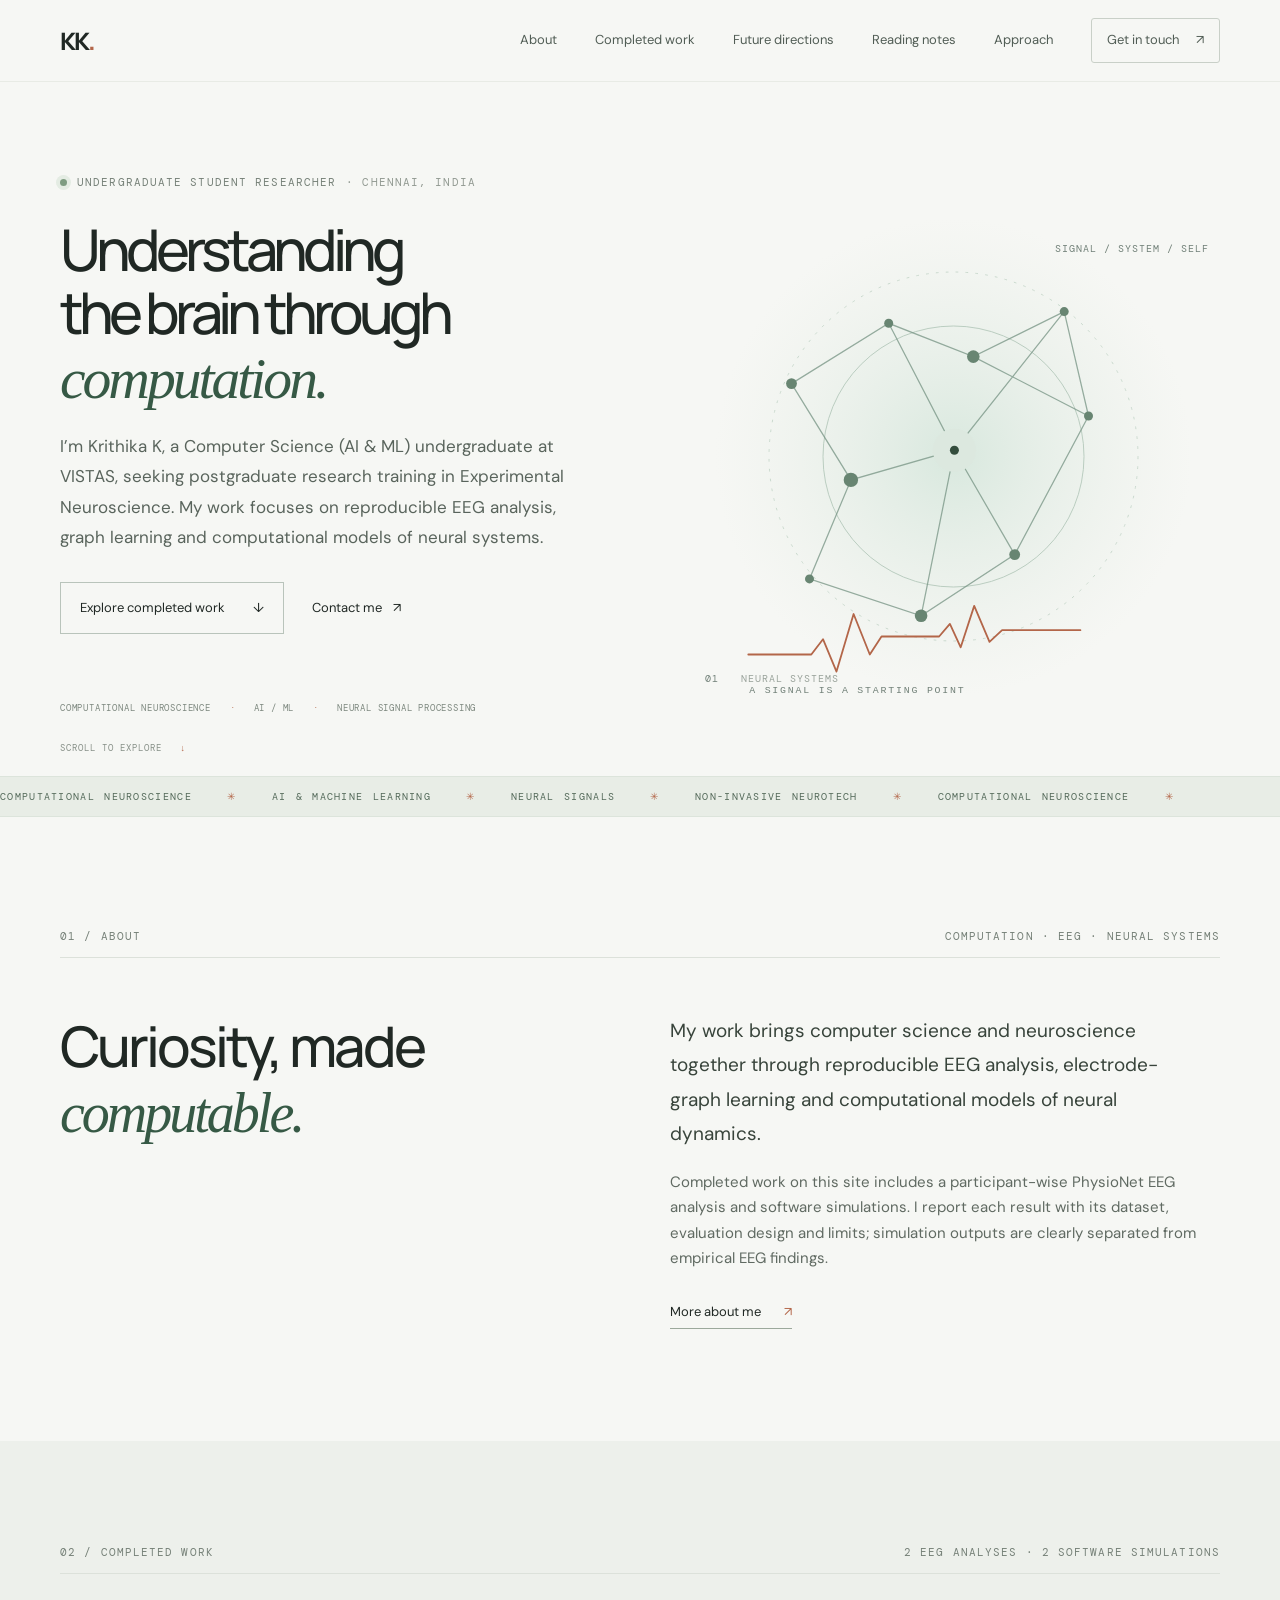
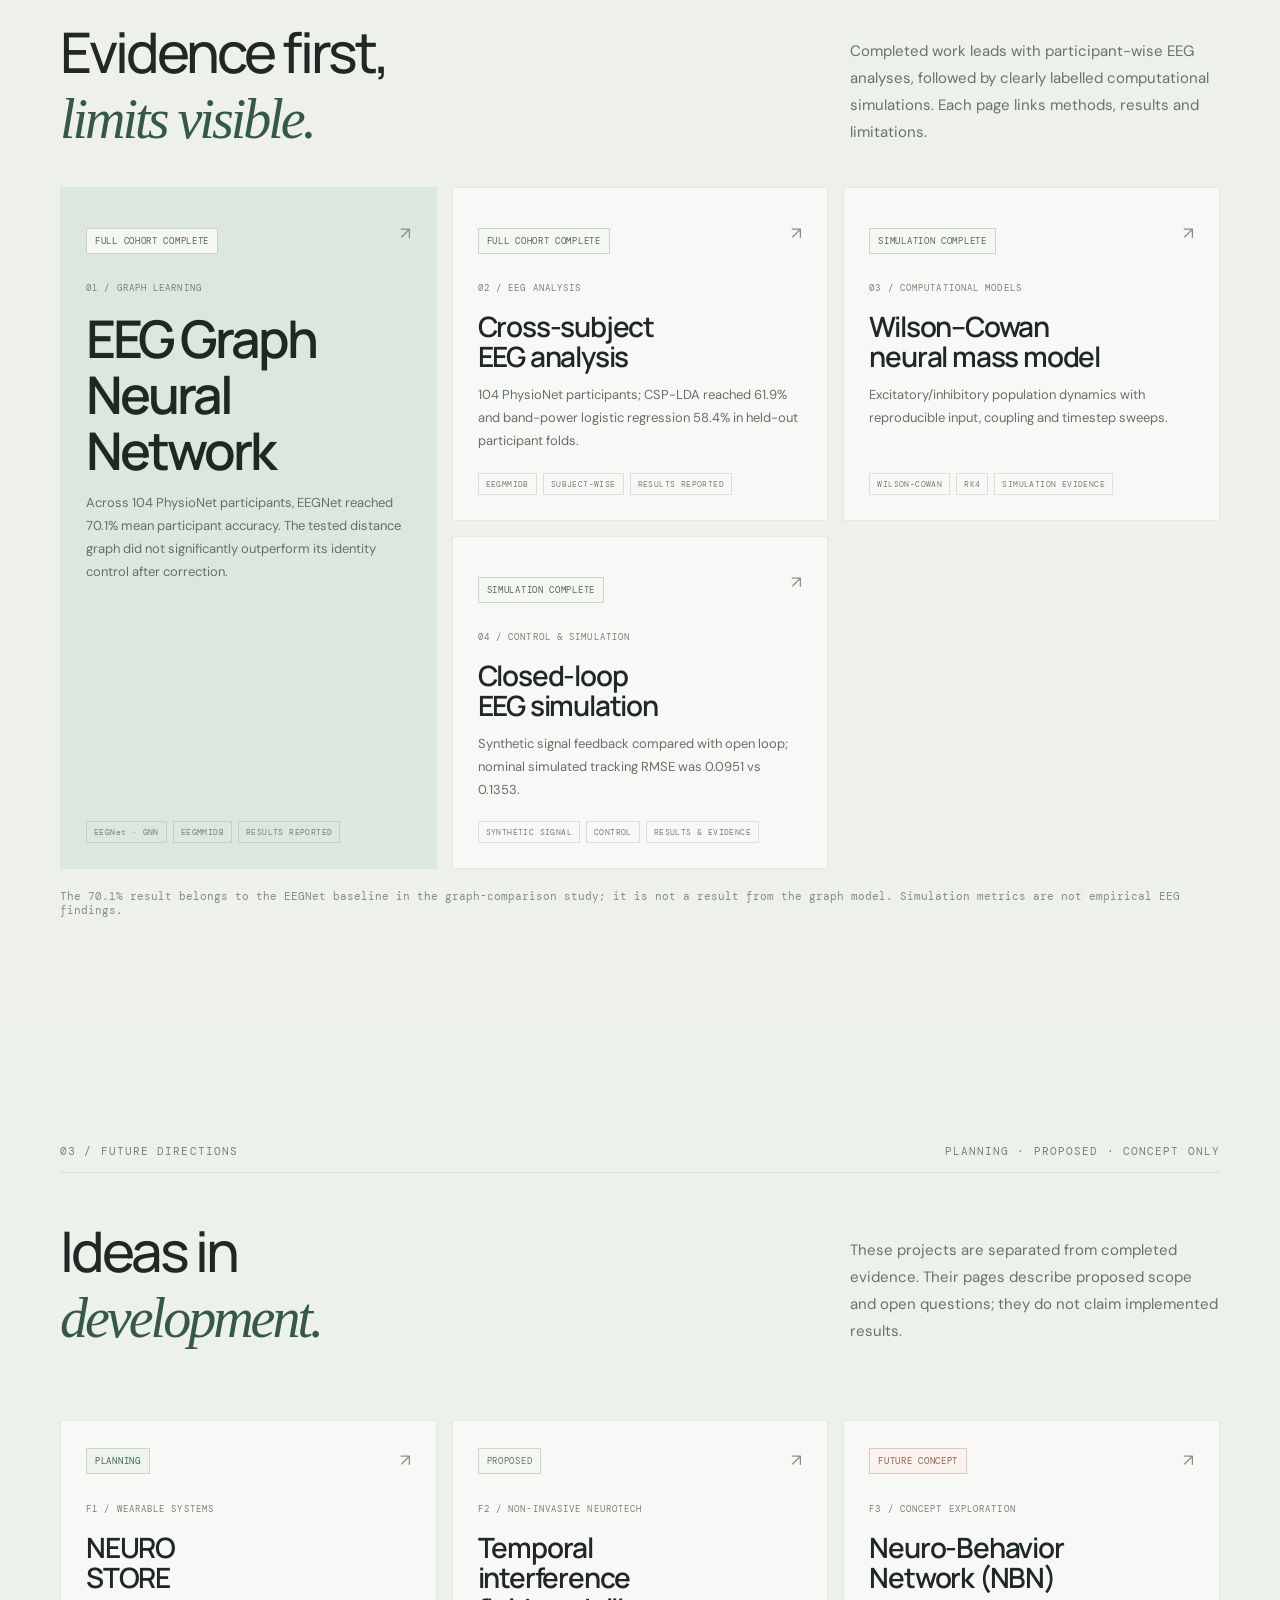
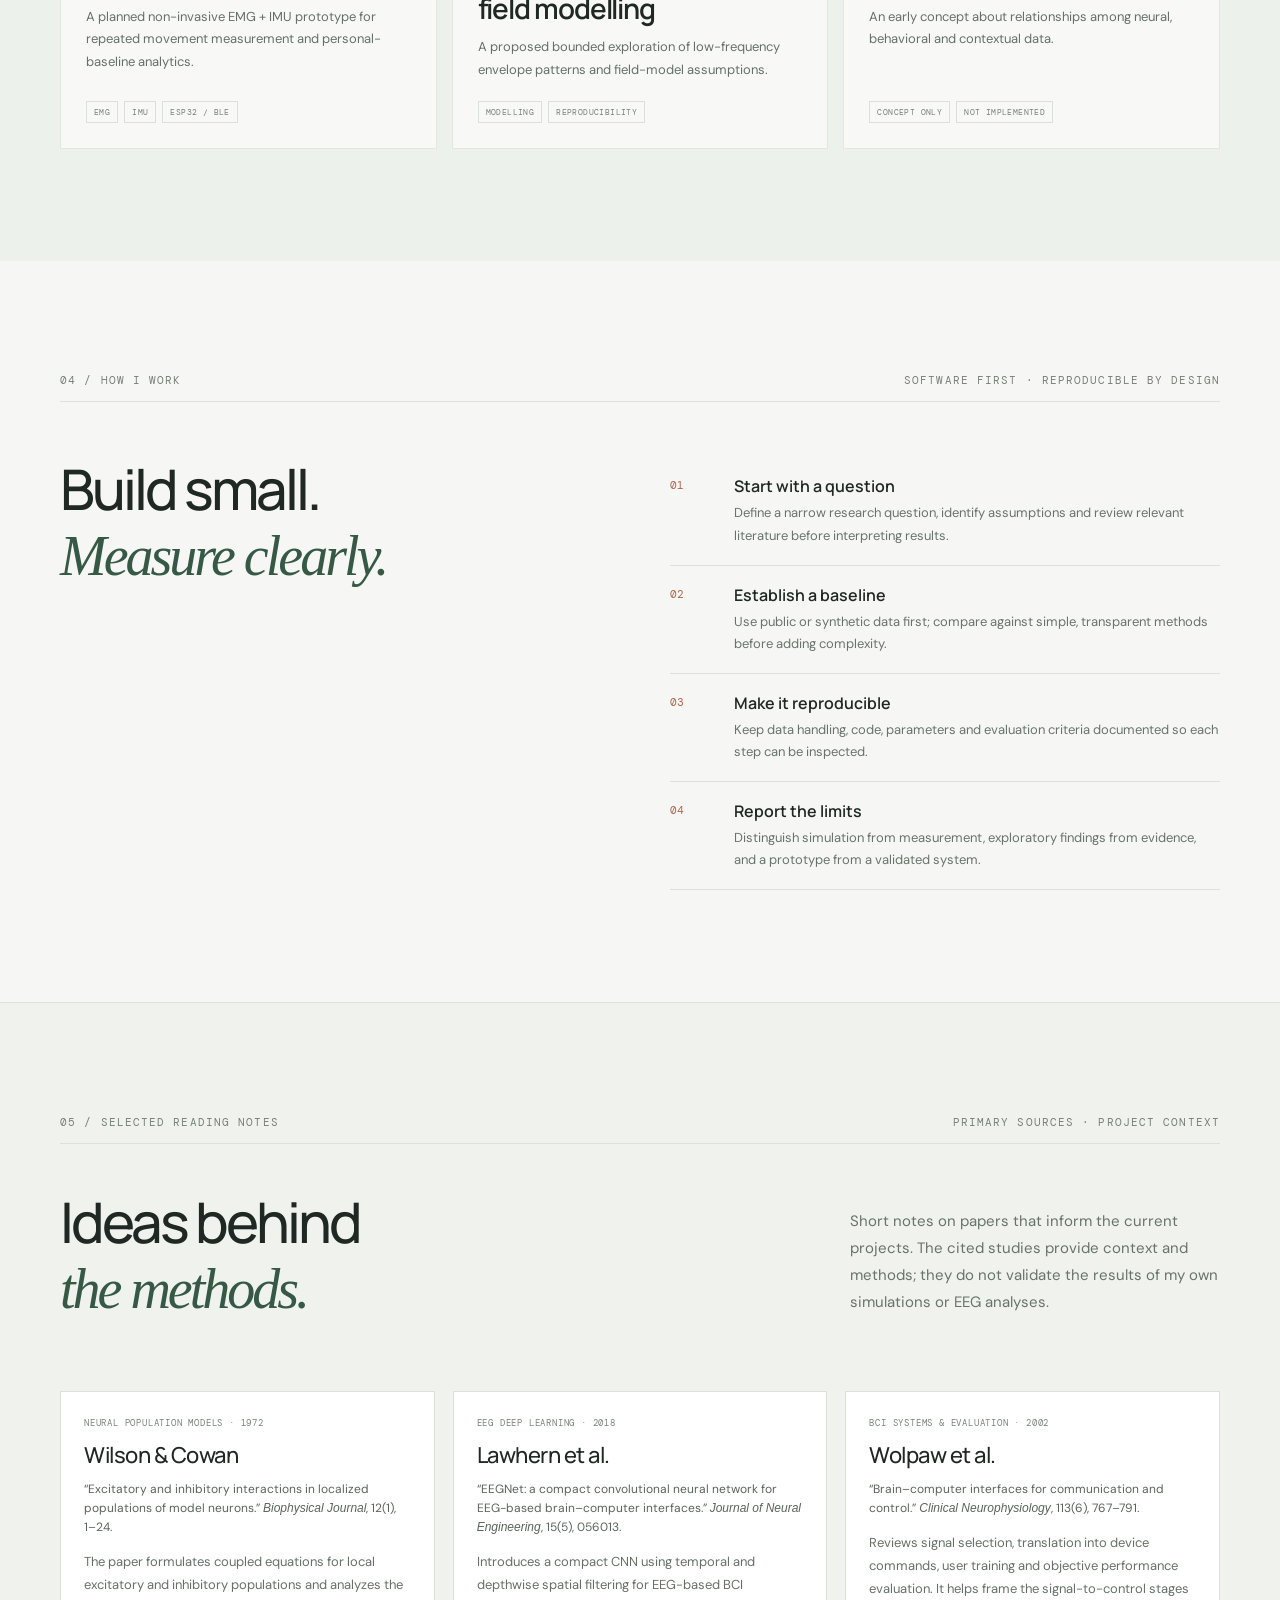
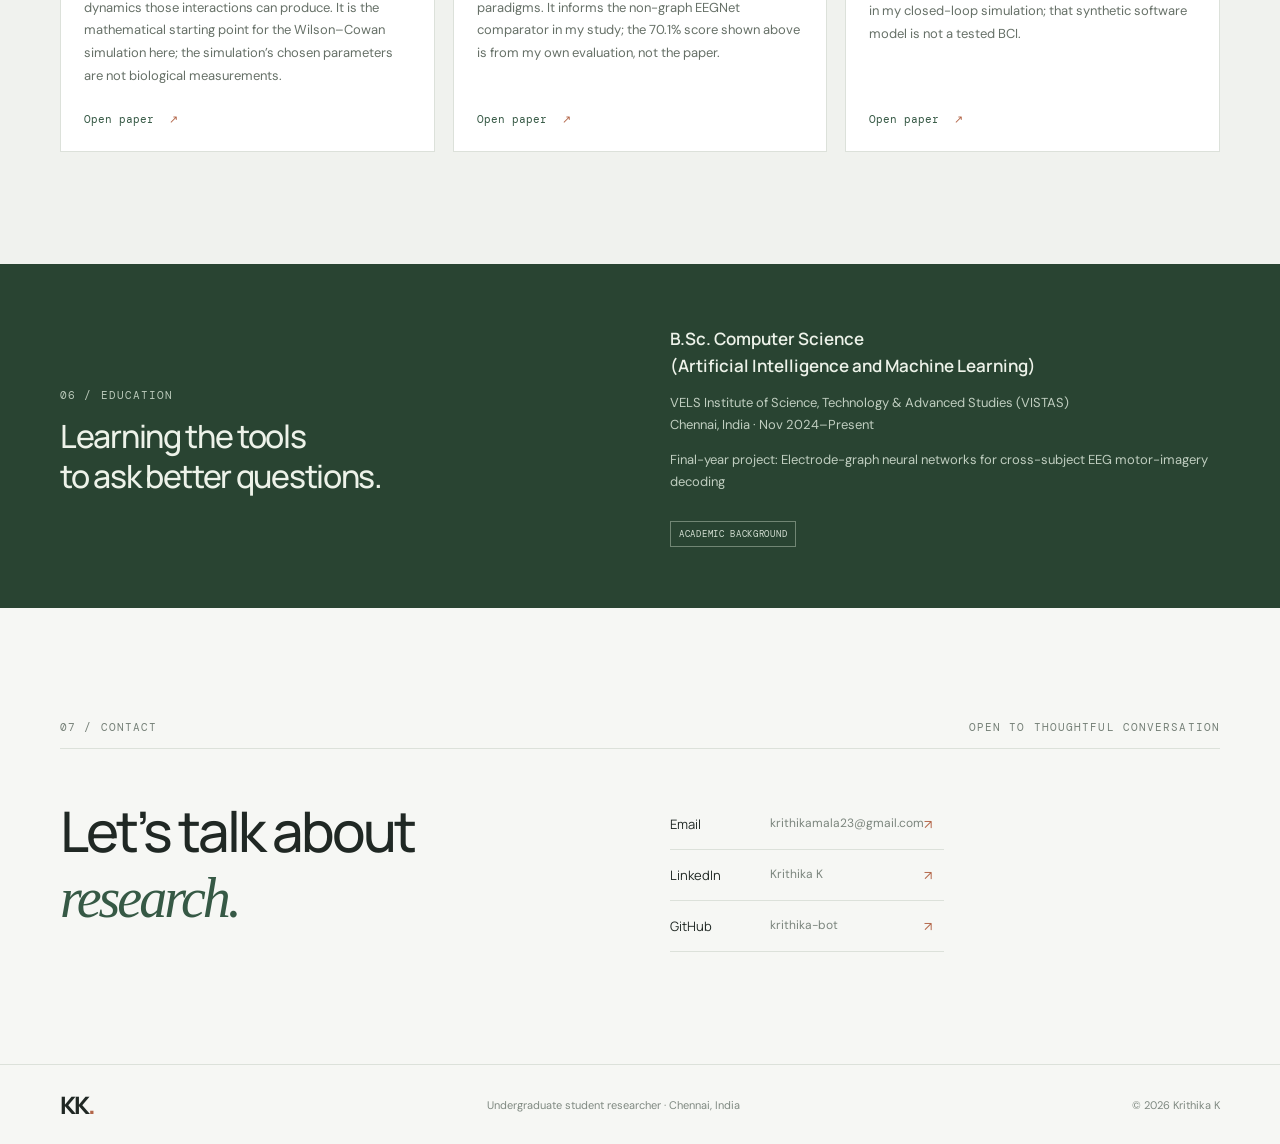
==== commit 2d72858e: "Reorder portfolio and add reading notes" ====
--- a/docs/index.html
+++ b/docs/index.html
@@ -2,31 +2,50 @@
 <html lang="en">
 <head>
   <meta charset="utf-8"><meta name="viewport" content="width=device-width, initial-scale=1">
-  <meta name="description" content="Krithika K — independent student researcher exploring computational neuroscience, AI/ML, neural signal processing and non-invasive neurotechnology.">
-  <meta name="theme-color" content="#f6f7f4"><title>Krithika K | Research Portfolio</title><link rel="stylesheet" href="styles.css?v=2">
+  <meta name="description" content="Krithika K — undergraduate researcher seeking postgraduate training in Experimental Neuroscience, with projects in EEG analysis and computational neuroscience.">
+  <meta name="theme-color" content="#f6f7f4"><title>Krithika K | Research Portfolio</title><link rel="stylesheet" href="styles.css?v=3">
 </head>
 <body>
-<header class="site-header"><a class="wordmark" href="index.html">KK<span class="wordmark-dot">.</span></a><button class="menu-toggle" aria-expanded="false" aria-controls="main-nav">Menu</button><nav id="main-nav"><a href="#about">About</a><a href="#research">Research</a><a href="#approach">Approach</a><a class="nav-contact" href="#contact">Get in touch <span>↗</span></a></nav></header>
+<header class="site-header"><a class="wordmark" href="index.html">KK<span class="wordmark-dot">.</span></a><button class="menu-toggle" aria-expanded="false" aria-controls="main-nav">Menu</button><nav id="main-nav"><a href="#about">About</a><a href="#research">Completed work</a><a href="#future">Future directions</a><a href="#reading">Reading notes</a><a href="#approach">Approach</a><a class="nav-contact" href="#contact">Get in touch <span>↗</span></a></nav></header>
 <main>
   <section class="hero wrap">
-    <div class="hero-copy"><p class="eyebrow"><span class="pulse-dot"></span> UNDERGRADUATE STUDENT RESEARCHER <span class="eyebrow-place">· CHENNAI, INDIA</span></p><h1>Understanding<br>the brain through<br><em>computation.</em></h1><p class="hero-intro">I’m Krithika K, a Computer Science (AI &amp; ML) undergraduate at VISTAS. I build reproducible computational projects in EEG analysis, graph learning and neural systems.</p><div class="hero-actions"><a class="button button-dark" href="#research">Explore research <span>↓</span></a><a class="text-link" href="mailto:krithikamala23@gmail.com">Contact me <span>↗</span></a></div><div class="hero-meta"><span>COMPUTATIONAL NEUROSCIENCE</span><span>AI / ML</span><span>NEURAL SIGNAL PROCESSING</span></div></div>
+    <div class="hero-copy"><p class="eyebrow"><span class="pulse-dot"></span> UNDERGRADUATE STUDENT RESEARCHER <span class="eyebrow-place">· CHENNAI, INDIA</span></p><h1>Understanding<br>the brain through<br><em>computation.</em></h1><p class="hero-intro">I’m Krithika K, a Computer Science (AI &amp; ML) undergraduate at VISTAS, seeking postgraduate research training in Experimental Neuroscience. My work focuses on reproducible EEG analysis, graph learning and computational models of neural systems.</p><div class="hero-actions"><a class="button button-outline" href="#research">Explore completed work <span>↓</span></a><a class="text-link" href="mailto:krithikamala23@gmail.com">Contact me <span>↗</span></a></div><div class="hero-meta"><span>COMPUTATIONAL NEUROSCIENCE</span><span>AI / ML</span><span>NEURAL SIGNAL PROCESSING</span></div></div>
     <div class="hero-art" aria-label="Abstract neural signal illustration"><div class="art-label">SIGNAL / SYSTEM / SELF</div><svg viewBox="0 0 600 600" role="img" aria-label="Abstract neural network and waveform"><defs><radialGradient id="orb"><stop stop-color="#d8e8de"/><stop offset="1" stop-color="#e8eee7" stop-opacity="0"/></radialGradient></defs><circle cx="315" cy="285" r="265" fill="url(#orb)"/><circle cx="315" cy="285" r="205" fill="none" stroke="#c6d6ca" stroke-width="1" stroke-dasharray="3 8"/><circle cx="315" cy="285" r="145" fill="none" stroke="#b5c9bc" stroke-width="1"/><g fill="none" stroke="#769383" stroke-width="1.4" opacity=".75"><path d="M135 204 243 137 337 174 438 124M135 204 201 311 316 278 438 124M201 311 155 421 279 462 383 394 316 278M337 174 465 240 383 394M243 137 316 278 279 462M465 240 438 124"/></g><g fill="#688572"><circle cx="135" cy="204" r="6"/><circle cx="243" cy="137" r="5"/><circle cx="337" cy="174" r="7"/><circle cx="438" cy="124" r="5"/><circle cx="201" cy="311" r="8"/><circle cx="316" cy="278" r="10"/><circle cx="465" cy="240" r="5"/><circle cx="155" cy="421" r="5"/><circle cx="279" cy="462" r="7"/><circle cx="383" cy="394" r="6"/></g><circle cx="316" cy="278" r="24" fill="#dce8df"/><circle cx="316" cy="278" r="5" fill="#344d3d"/><path d="M87 505h70l13-17 15 36 19-64 18 45 13-20h64l12-14 12 26 15-46 17 40 14-13h87" fill="none" stroke="#b36649" stroke-width="2" stroke-linecap="round" stroke-linejoin="round"/><text x="88" y="548" fill="#718078" font-size="11" font-family="monospace" letter-spacing="2">A SIGNAL IS A STARTING POINT</text></svg><div class="art-index">01 <span>NEURAL SYSTEMS</span></div></div>
     <div class="scroll-cue">SCROLL TO EXPLORE <span>↓</span></div>
   </section>
   <section class="ticker" aria-label="Research interests"><div>COMPUTATIONAL NEUROSCIENCE <i>✳</i> AI &amp; MACHINE LEARNING <i>✳</i> NEURAL SIGNALS <i>✳</i> NON-INVASIVE NEUROTECH <i>✳</i> COMPUTATIONAL NEUROSCIENCE <i>✳</i></div></section>
   <section class="section wrap about-section" id="about"><div class="section-kicker"><span>01 / ABOUT</span><span>COMPUTATION · EEG · NEURAL SYSTEMS</span></div><div class="about-grid"><h2>Curiosity, made<br><em>computable.</em></h2><div><p class="large-copy">My work brings computer science and neuroscience together through reproducible EEG analysis, electrode-graph learning and computational models of neural dynamics.</p><p>Completed work on this site includes a participant-wise PhysioNet EEG analysis and software simulations. I report each result with its dataset, evaluation design and limits; simulation outputs are clearly separated from empirical EEG findings.</p><a class="under-link" href="about.html">More about me <span>↗</span></a></div></div></section>
-  <section class="section research-section" id="research"><div class="wrap"><div class="section-kicker"><span>02 / RESEARCH PROJECTS</span><span>PROJECTS AT DIFFERENT STAGES · EEG FULL-COHORT ANALYSIS COMPLETE</span></div><div class="research-heading"><h2>Questions worth<br><em>working on.</em></h2><p>Each project shows its current stage and evidence. The EEG graph-learning study includes a checksum-verified, 104-participant PhysioNet analysis with methods, results and limitations documented.</p></div><div class="project-grid">
-    <a class="project-card featured" href="projects/neuro-store.html"><div class="card-top"><span class="status status-priority">PRIORITY · PLANNING</span><span class="card-arrow">↗</span></div><p class="project-number">01 / WEARABLE SYSTEMS</p><h3>NEURO<br>STORE</h3><p class="card-summary">A non-invasive EMG + IMU research prototype for repeated movement measurement and personal-baseline analytics.</p><div class="card-tags"><span>EMG</span><span>IMU</span><span>ESP32 / BLE</span></div></a>
-    <a class="project-card" href="projects/eeg-ai-ml.html"><div class="card-top"><span class="status status-current">FULL COHORT COMPLETE</span><span class="card-arrow">↗</span></div><p class="project-number">02 / NEURAL SIGNALS</p><h3>EEG analysis<br>with AI / ML</h3><p class="card-summary">104 PhysioNet participants; CSP-LDA reached 61.9% and band-power logistic regression 58.4% in held-out participant folds.</p><div class="card-tags"><span>EEGMMIDB</span><span>SUBJECT-WISE</span><span>RESULTS REPORTED</span></div></a>
-    <a class="project-card" href="projects/eeg-gnn.html"><div class="card-top"><span class="status status-current">FULL COHORT COMPLETE</span><span class="card-arrow">↗</span></div><p class="project-number">03 / GRAPH LEARNING</p><h3>EEG Graph<br>Neural Network</h3><p class="card-summary">A three-seed EEG study on 104 PhysioNet participants. EEGNet reached 70.1%; the distance graph did not significantly outperform the identity control after correction.</p><div class="card-tags"><span>GNN</span><span>EEGMMIDB</span><span>RESULTS REPORTED</span></div></a>
-    <a class="project-card" href="projects/neural-mass-model.html"><div class="card-top"><span class="status status-current">SIMULATION COMPLETE</span><span class="card-arrow">↗</span></div><p class="project-number">04 / COMPUTATIONAL MODELS</p><h3>Neural mass<br>model</h3><p class="card-summary">Wilson–Cowan excitatory/inhibitory dynamics with reproducible input and coupling sweeps.</p><div class="card-tags"><span>WILSON–COWAN</span><span>RK4</span><span>SIMULATION EVIDENCE</span></div></a>
-    <a class="project-card" href="projects/closed-loop-eeg.html"><div class="card-top"><span class="status status-current">SIMULATION COMPLETE</span><span class="card-arrow">↗</span></div><p class="project-number">05 / CONTROL &amp; SIMULATION</p><h3>Closed-loop<br>EEG simulation</h3><p class="card-summary">Synthetic signal feedback compared with open loop; nominal simulated tracking RMSE fell from 0.1353 to 0.0951.</p><div class="card-tags"><span>SIMULATION</span><span>CONTROL</span><span>RESULTS &amp; EVIDENCE</span></div></a>
-    <a class="project-card" href="projects/ti-field-modelling.html"><div class="card-top"><span class="status status-proposed">PROPOSED</span><span class="card-arrow">↗</span></div><p class="project-number">06 / NON-INVASIVE NEUROTECH</p><h3>Temporal<br>interference<br>field modelling</h3><p class="card-summary">A bounded computational exploration of low-frequency envelope patterns and field-model assumptions.</p><div class="card-tags"><span>MODELLING</span><span>REPRODUCIBILITY</span></div></a>
-    <a class="project-card" href="projects/nbn.html"><div class="card-top"><span class="status status-future">FUTURE CONCEPT</span><span class="card-arrow">↗</span></div><p class="project-number">07 / CONCEPT EXPLORATION</p><h3>Neuro-Behavior<br>Network (NBN)</h3><p class="card-summary">A separate future concept for thinking about relationships between neural, behavioral and contextual data.</p><div class="card-tags"><span>CONCEPT</span><span>SEPARATE LINE</span></div></a>
-  </div><p class="project-footnote">Status labels distinguish proposals, software checks, and completed empirical studies. Each result is reported with its scope and limitations.</p></div></section>
-  <section class="section wrap approach-section" id="approach"><div class="section-kicker"><span>03 / HOW I WORK</span><span>SOFTWARE FIRST · REPRODUCIBLE BY DESIGN</span></div><div class="approach-grid"><h2>Build small.<br><em>Measure clearly.</em></h2><div class="steps"><article><span>01</span><div><h3>Start with a question</h3><p>Define a narrow research question, identify assumptions and review relevant literature before interpreting results.</p></div></article><article><span>02</span><div><h3>Establish a baseline</h3><p>Use public or synthetic data first; compare against simple, transparent methods before adding complexity.</p></div></article><article><span>03</span><div><h3>Make it reproducible</h3><p>Keep data handling, code, parameters and evaluation criteria documented so each step can be inspected.</p></div></article><article><span>04</span><div><h3>Report the limits</h3><p>Distinguish simulation from measurement, exploratory findings from evidence, and a prototype from a validated system.</p></div></article></div></div></section>
-  <section class="education-band"><div class="wrap education-inner"><div><p class="eyebrow">EDUCATION</p><h2>Learning the tools<br>to ask better questions.</h2></div><div><p class="education-degree">B.Sc. Computer Science<br>(Artificial Intelligence and Machine Learning)</p><p>VELS Institute of Science, Technology &amp; Advanced Studies (VISTAS)<br>Chennai, India · Nov 2024–Present</p><p>Final-year project: <a href="projects/eeg-gnn.html">Electrode-graph neural networks for cross-subject EEG motor-imagery decoding</a></p><span class="status status-current">ACADEMIC BACKGROUND</span></div></div></section>
-  <section class="section wrap contact-section" id="contact"><div class="section-kicker"><span>04 / CONTACT</span><span>OPEN TO THOUGHTFUL CONVERSATION</span></div><div class="contact-row"><h2>Let’s talk about<br><em>research.</em></h2><div class="contact-links"><a href="mailto:krithikamala23@gmail.com">Email <span>krithikamala23@gmail.com</span><b>↗</b></a><a href="https://www.linkedin.com/in/krithika-k-9247702bb" target="_blank" rel="noopener noreferrer">LinkedIn <span>Krithika K</span><b>↗</b></a><a href="https://github.com/krithika-bot" target="_blank" rel="noopener noreferrer">GitHub <span>krithika-bot</span><b>↗</b></a></div></div></section>
-</main>
+  <section class="section research-section" id="research"><div class="wrap">
+    <div class="section-kicker"><span>02 / COMPLETED WORK</span><span>2 EEG ANALYSES · 2 SOFTWARE SIMULATIONS</span></div>
+    <div class="research-heading"><h2>Evidence first,<br><em>limits visible.</em></h2><p>Completed work leads with participant-wise EEG analyses, followed by clearly labelled computational simulations. Each page links methods, results and limitations.</p></div>
+    <div class="project-grid project-grid-completed">
+      <a class="project-card featured" href="projects/eeg-gnn.html"><div class="card-top"><span class="status status-current">FULL COHORT COMPLETE</span><span class="card-arrow">↗</span></div><p class="project-number">01 / GRAPH LEARNING</p><h3>EEG Graph<br>Neural Network</h3><p class="card-summary">Across 104 PhysioNet participants, EEGNet reached 70.1% mean participant accuracy. The tested distance graph did not significantly outperform its identity control after correction.</p><div class="card-tags"><span>EEGNet · GNN</span><span>EEGMMIDB</span><span>RESULTS REPORTED</span></div></a>
+      <a class="project-card" href="projects/eeg-ai-ml.html"><div class="card-top"><span class="status status-current">FULL COHORT COMPLETE</span><span class="card-arrow">↗</span></div><p class="project-number">02 / EEG ANALYSIS</p><h3>Cross-subject<br>EEG analysis</h3><p class="card-summary">104 PhysioNet participants; CSP-LDA reached 61.9% and band-power logistic regression 58.4% in held-out participant folds.</p><div class="card-tags"><span>EEGMMIDB</span><span>SUBJECT-WISE</span><span>RESULTS REPORTED</span></div></a>
+      <a class="project-card" href="projects/neural-mass-model.html"><div class="card-top"><span class="status status-current">SIMULATION COMPLETE</span><span class="card-arrow">↗</span></div><p class="project-number">03 / COMPUTATIONAL MODELS</p><h3>Wilson–Cowan<br>neural mass model</h3><p class="card-summary">Excitatory/inhibitory population dynamics with reproducible input, coupling and timestep sweeps.</p><div class="card-tags"><span>WILSON–COWAN</span><span>RK4</span><span>SIMULATION EVIDENCE</span></div></a>
+      <a class="project-card" href="projects/closed-loop-eeg.html"><div class="card-top"><span class="status status-current">SIMULATION COMPLETE</span><span class="card-arrow">↗</span></div><p class="project-number">04 / CONTROL &amp; SIMULATION</p><h3>Closed-loop<br>EEG simulation</h3><p class="card-summary">Synthetic signal feedback compared with open loop; nominal simulated tracking RMSE was 0.0951 vs 0.1353.</p><div class="card-tags"><span>SYNTHETIC SIGNAL</span><span>CONTROL</span><span>RESULTS &amp; EVIDENCE</span></div></a>
+    </div>
+    <p class="project-footnote">The 70.1% result belongs to the EEGNet baseline in the graph-comparison study; it is not a result from the graph model. Simulation metrics are not empirical EEG findings.</p>
+  </div></section>
+  <section class="section future-section" id="future"><div class="wrap">
+    <div class="section-kicker"><span>03 / FUTURE DIRECTIONS</span><span>PLANNING · PROPOSED · CONCEPT ONLY</span></div>
+    <div class="research-heading"><h2>Ideas in<br><em>development.</em></h2><p>These projects are separated from completed evidence. Their pages describe proposed scope and open questions; they do not claim implemented results.</p></div>
+    <div class="project-grid project-grid-future">
+      <a class="project-card" href="projects/neuro-store.html"><div class="card-top"><span class="status status-priority">PLANNING</span><span class="card-arrow">↗</span></div><p class="project-number">F1 / WEARABLE SYSTEMS</p><h3>NEURO<br>STORE</h3><p class="card-summary">A planned non-invasive EMG + IMU prototype for repeated movement measurement and personal-baseline analytics.</p><div class="card-tags"><span>EMG</span><span>IMU</span><span>ESP32 / BLE</span></div></a>
+      <a class="project-card" href="projects/ti-field-modelling.html"><div class="card-top"><span class="status status-proposed">PROPOSED</span><span class="card-arrow">↗</span></div><p class="project-number">F2 / NON-INVASIVE NEUROTECH</p><h3>Temporal<br>interference<br>field modelling</h3><p class="card-summary">A proposed bounded exploration of low-frequency envelope patterns and field-model assumptions.</p><div class="card-tags"><span>MODELLING</span><span>REPRODUCIBILITY</span></div></a>
+      <a class="project-card" href="projects/nbn.html"><div class="card-top"><span class="status status-future">FUTURE CONCEPT</span><span class="card-arrow">↗</span></div><p class="project-number">F3 / CONCEPT EXPLORATION</p><h3>Neuro-Behavior<br>Network (NBN)</h3><p class="card-summary">An early concept about relationships among neural, behavioral and contextual data.</p><div class="card-tags"><span>CONCEPT ONLY</span><span>NOT IMPLEMENTED</span></div></a>
+    </div>
+  </div></section>
+  <section class="section wrap approach-section" id="approach"><div class="section-kicker"><span>04 / HOW I WORK</span><span>SOFTWARE FIRST · REPRODUCIBLE BY DESIGN</span></div><div class="approach-grid"><h2>Build small.<br><em>Measure clearly.</em></h2><div class="steps"><article><span>01</span><div><h3>Start with a question</h3><p>Define a narrow research question, identify assumptions and review relevant literature before interpreting results.</p></div></article><article><span>02</span><div><h3>Establish a baseline</h3><p>Use public or synthetic data first; compare against simple, transparent methods before adding complexity.</p></div></article><article><span>03</span><div><h3>Make it reproducible</h3><p>Keep data handling, code, parameters and evaluation criteria documented so each step can be inspected.</p></div></article><article><span>04</span><div><h3>Report the limits</h3><p>Distinguish simulation from measurement, exploratory findings from evidence, and a prototype from a validated system.</p></div></article></div></div></section>
+  <section class="section reading-section" id="reading"><div class="wrap">
+    <div class="section-kicker"><span>05 / SELECTED READING NOTES</span><span>PRIMARY SOURCES · PROJECT CONTEXT</span></div>
+    <div class="research-heading"><h2>Ideas behind<br><em>the methods.</em></h2><p>Short notes on papers that inform the current projects. The cited studies provide context and methods; they do not validate the results of my own simulations or EEG analyses.</p></div>
+    <div class="reading-grid">
+      <article class="reading-card"><p class="reading-meta">NEURAL POPULATION MODELS · 1972</p><h3>Wilson &amp; Cowan</h3><p class="reading-title">“Excitatory and inhibitory interactions in localized populations of model neurons.” <em>Biophysical Journal</em>, 12(1), 1–24.</p><p>The paper formulates coupled equations for local excitatory and inhibitory populations and analyzes the dynamics those interactions can produce. It is the mathematical starting point for the Wilson–Cowan simulation here; the simulation’s chosen parameters are not biological measurements.</p><a class="reading-link" href="https://doi.org/10.1016/S0006-3495(72)86068-5" target="_blank" rel="noopener noreferrer">Open paper <span>↗</span></a></article>
+      <article class="reading-card"><p class="reading-meta">EEG DEEP LEARNING · 2018</p><h3>Lawhern et al.</h3><p class="reading-title">“EEGNet: a compact convolutional neural network for EEG-based brain–computer interfaces.” <em>Journal of Neural Engineering</em>, 15(5), 056013.</p><p>Introduces a compact CNN using temporal and depthwise spatial filtering for EEG-based BCI paradigms. It informs the non-graph EEGNet comparator in my study; the 70.1% score shown above is from my own evaluation, not the paper.</p><a class="reading-link" href="https://doi.org/10.1088/1741-2552/aace8c" target="_blank" rel="noopener noreferrer">Open paper <span>↗</span></a></article>
+      <article class="reading-card"><p class="reading-meta">BCI SYSTEMS &amp; EVALUATION · 2002</p><h3>Wolpaw et al.</h3><p class="reading-title">“Brain–computer interfaces for communication and control.” <em>Clinical Neurophysiology</em>, 113(6), 767–791.</p><p>Reviews signal selection, translation into device commands, user training and objective performance evaluation. It helps frame the signal-to-control stages in my closed-loop simulation; that synthetic software model is not a tested BCI.</p><a class="reading-link" href="https://doi.org/10.1016/S1388-2457(02)00057-3" target="_blank" rel="noopener noreferrer">Open paper <span>↗</span></a></article>
+    </div>
+  </div></section>
+  <section class="education-band"><div class="wrap education-inner"><div><p class="eyebrow">06 / EDUCATION</p><h2>Learning the tools<br>to ask better questions.</h2></div><div><p class="education-degree">B.Sc. Computer Science<br>(Artificial Intelligence and Machine Learning)</p><p>VELS Institute of Science, Technology &amp; Advanced Studies (VISTAS)<br>Chennai, India · Nov 2024–Present</p><p>Final-year project: <a href="projects/eeg-gnn.html">Electrode-graph neural networks for cross-subject EEG motor-imagery decoding</a></p><span class="status status-current">ACADEMIC BACKGROUND</span></div></div></section>
+  <section class="section wrap contact-section" id="contact"><div class="section-kicker"><span>07 / CONTACT</span><span>OPEN TO THOUGHTFUL CONVERSATION</span></div><div class="contact-row"><h2>Let’s talk about<br><em>research.</em></h2><div class="contact-resources"><div class="contact-links"><a href="mailto:krithikamala23@gmail.com">Email <span>krithikamala23@gmail.com</span><b>↗</b></a><a href="https://www.linkedin.com/in/krithika-k-9247702bb" target="_blank" rel="noopener noreferrer">LinkedIn <span>Krithika K</span><b>↗</b></a><a href="https://github.com/krithika-bot" target="_blank" rel="noopener noreferrer">GitHub <span>krithika-bot</span><b>↗</b></a></div></div></div></section>
 <footer class="site-footer"><div class="wrap footer-inner"><a class="wordmark" href="index.html">KK<span class="wordmark-dot">.</span></a><span>Undergraduate student researcher · Chennai, India</span><span>© <span id="year">2026</span> Krithika K</span></div></footer>
 <script src="site.js"></script></body></html>
--- a/docs/styles.css
+++ b/docs/styles.css
@@ -4,3 +4,25 @@
 .detail-page{padding-top:38px;padding-bottom:110px}.back-link{display:inline-block;color:#758078;font:11px var(--mono);margin-bottom:58px}.back-link:hover{color:var(--rust)}.detail-page>.eyebrow{margin-bottom:16px}.detail-title{font-size:clamp(48px,7vw,82px);margin:0 0 20px}.detail-lead{max-width:760px;font-size:18px;line-height:1.85;color:#5c675f;margin-bottom:58px}.detail-lead p{margin:0 0 16px}.detail-status-row{display:flex;gap:10px;flex-wrap:wrap;margin:20px 0 32px}.detail-status-row .status{font-size:9px}.detail-meta{font:10px var(--mono);color:#7b857d;letter-spacing:.6px}.detail-hero-grid{display:grid;grid-template-columns:1.3fr .7fr;gap:55px;padding:25px 0 48px;border-bottom:1px solid var(--line)}.detail-hero-grid h2{font:500 24px/1.35 var(--display);letter-spacing:-.6px;margin:0 0 14px}.detail-hero-grid p,.detail-section p,.detail-section li,.detail-columns p,.detail-columns li{color:#626d64;font-size:14px;line-height:1.8}.question-box{background:#e7ede6;border-left:2px solid #718b75;padding:22px}.question-box .detail-label{margin:0 0 10px}.question-box p:last-child{font:italic 19px/1.6 var(--serif);color:#344b3a;margin:0}.detail-section{padding:43px 0;border-bottom:1px solid var(--line)}.detail-section h2,.detail-columns h2{font:600 22px var(--display);letter-spacing:-.5px;margin:0 0 20px}.detail-section h3{font:600 15px var(--display);margin:22px 0 4px}.detail-section ul,.detail-columns ul{padding-left:20px}.detail-section li,.detail-columns li{padding:3px 0}.detail-label{margin:0 0 9px}.architecture{display:grid;grid-template-columns:repeat(4,1fr);gap:8px;counter-reset:arch}.architecture div{background:#e8eee7;padding:18px 15px;min-height:120px;position:relative}.architecture div:before{counter-increment:arch;content:'0' counter(arch);display:block;font:10px var(--mono);color:var(--rust);margin-bottom:19px}.architecture strong{display:block;font:600 12px var(--display);line-height:1.5}.architecture small{display:block;font-size:10px;line-height:1.5;color:#737e74;margin-top:5px}.code-sample{background:#222c26;color:#dfe8df;padding:22px 24px;overflow:auto;font:12px/1.8 var(--mono);border-radius:2px;white-space:pre}.code-caption{font:10px var(--mono);color:#79847b;margin:9px 0 0}.stage-list{counter-reset:stage;list-style:none!important;padding:0!important}.stage-list li{counter-increment:stage;display:grid;grid-template-columns:43px 1fr;gap:10px;border-top:1px solid var(--line);padding:14px 0}.stage-list li:before{content:'0' counter(stage);font:10px var(--mono);color:var(--rust);padding-top:5px}.stage-list strong{display:block;color:#303b33}.two-col{display:grid;grid-template-columns:1fr 1fr;gap:44px}.note-box{padding:23px 26px;background:#f0eee8;border:1px solid #e6e1d7;margin-top:38px}.note-box strong{font:600 13px var(--display)}.note-box p{margin-bottom:0;font-size:13px}.detail-columns{display:grid;grid-template-columns:1fr 1fr;gap:55px;padding-top:36px}.contact-mini{margin-top:65px;border-top:1px solid var(--line);padding-top:24px}.contact-mini>a{font:18px var(--display);color:var(--green)}.contact-mini p:last-child{font-size:12px;color:#7c867e;line-height:1.9}.project-nav{display:flex;justify-content:space-between;padding-top:28px;font:11px var(--mono);color:#68736a}.project-nav a:hover{color:var(--rust)}
 @media(max-width:800px){.wrap{width:min(100% - 40px,620px)}.site-header{height:70px;padding:0 20px}.menu-toggle{display:block;border:1px solid var(--line);background:transparent;padding:8px 11px;font:11px var(--mono);color:var(--ink)}.site-header nav{display:none;position:absolute;z-index:5;top:69px;left:0;right:0;padding:20px;background:var(--paper);border-bottom:1px solid var(--line);flex-direction:column;align-items:stretch;gap:0}.site-header nav.open{display:flex}.site-header nav a{padding:12px}.nav-contact{margin-top:7px}.hero{grid-template-columns:1fr;min-height:auto;padding-top:56px;gap:0}.hero-copy{padding-bottom:0}.hero h1{font-size:clamp(48px,12vw,72px);letter-spacing:-3.5px}.hero-art{height:auto;max-height:430px;margin-top:10px}.hero-art svg{max-height:420px}.scroll-cue{position:static;margin:5px 0 25px}.hero-meta{margin-top:38px}.section{padding-top:75px;padding-bottom:75px}.section-kicker{font-size:9px;gap:12px}.about-grid,.approach-grid,.contact-row,.education-inner,.detail-columns{grid-template-columns:1fr;gap:30px}.about-grid{padding-top:35px}.research-section{padding-block:75px}.research-heading{grid-template-columns:1fr;gap:15px;padding:35px 0 26px}.project-grid{grid-template-columns:1fr 1fr}.project-card{min-height:300px;padding:18px}.project-card.featured{grid-row:auto;min-height:300px}.featured h3{font-size:39px}.project-card h3{font-size:23px}.card-summary{font-size:12px}.project-number{font-size:8px}.education-inner{gap:28px}.education-band{padding:45px 0}.contact-row{padding-top:35px}.contact-note{text-align:left}.footer-inner{flex-wrap:wrap;gap:10px}.footer-inner>span:nth-child(2){order:3;width:100%}.detail-page{padding-top:25px}.back-link{margin-bottom:40px}.detail-hero-grid{grid-template-columns:1fr;gap:22px}.architecture{grid-template-columns:1fr 1fr}.two-col{grid-template-columns:1fr;gap:25px}}
 @media(max-width:460px){.wrap{width:calc(100% - 32px)}.hero h1{font-size:47px}.hero-intro{font-size:15px}.hero-meta{font-size:8px;gap:9px}.hero-meta span+span:before{padding-right:8px}.section-kicker span:last-child{text-align:right;max-width:48%}.project-grid{grid-template-columns:1fr}.project-card,.project-card.featured{min-height:270px}.featured h3{font-size:44px}.contact-links a{grid-template-columns:75px 1fr 18px}.contact-links a span{font-size:10px}.detail-title{font-size:49px;letter-spacing:-3px}.detail-lead{font-size:16px}.architecture{grid-template-columns:1fr 1fr}.art-label{right:0;font-size:8px}.art-index{left:14px;bottom:24px}.site-footer .footer-inner{font-size:9px}}
+
+
+/* Portfolio updates: completed evidence, future directions, reading notes, and CV access */
+.hero-actions{flex-wrap:wrap;row-gap:14px}
+.button-outline{border:1px solid #b9c4bb;background:transparent;color:var(--ink)}
+.button-outline:hover{background:var(--sage)}
+.future-section{background:#edf1ec}
+.project-grid-future{margin-top:34px}
+.reading-section{background:#f0f2ee;border-top:1px solid var(--line)}
+.reading-grid{display:grid;grid-template-columns:repeat(3,minmax(0,1fr));gap:18px;margin-top:34px}
+.reading-card{padding:25px 23px;background:#fff;border:1px solid var(--line);display:flex;flex-direction:column;align-items:flex-start}
+.reading-meta{font:9px var(--mono);letter-spacing:.8px;color:#78847a;margin:0 0 13px}
+.reading-card h3{font:500 22px/1.25 var(--display);letter-spacing:-.5px;margin:0 0 10px}
+.reading-title{font-size:12px;line-height:1.6;color:#59645c;margin:0 0 14px}
+.reading-card>p:not(.reading-meta):not(.reading-title){font-size:13px;line-height:1.75;color:#667067;margin:0 0 20px}
+.reading-link{margin-top:auto;padding-top:4px;color:var(--green);font:11px var(--mono)}
+.reading-link span{padding-left:8px;color:var(--rust)}
+.contact-resources{display:flex;flex-direction:column;align-items:flex-start}
+.contact-resources .cv-download{margin-bottom:14px}
+.cv-download span{padding-left:8px}
+@media(max-width:800px){.reading-grid{grid-template-columns:1fr 1fr}}
+@media(max-width:460px){.reading-grid{grid-template-columns:1fr}.hero-actions{gap:12px}.hero-actions .button{padding:12px 14px;font-size:12px}.reading-card{padding:21px}}
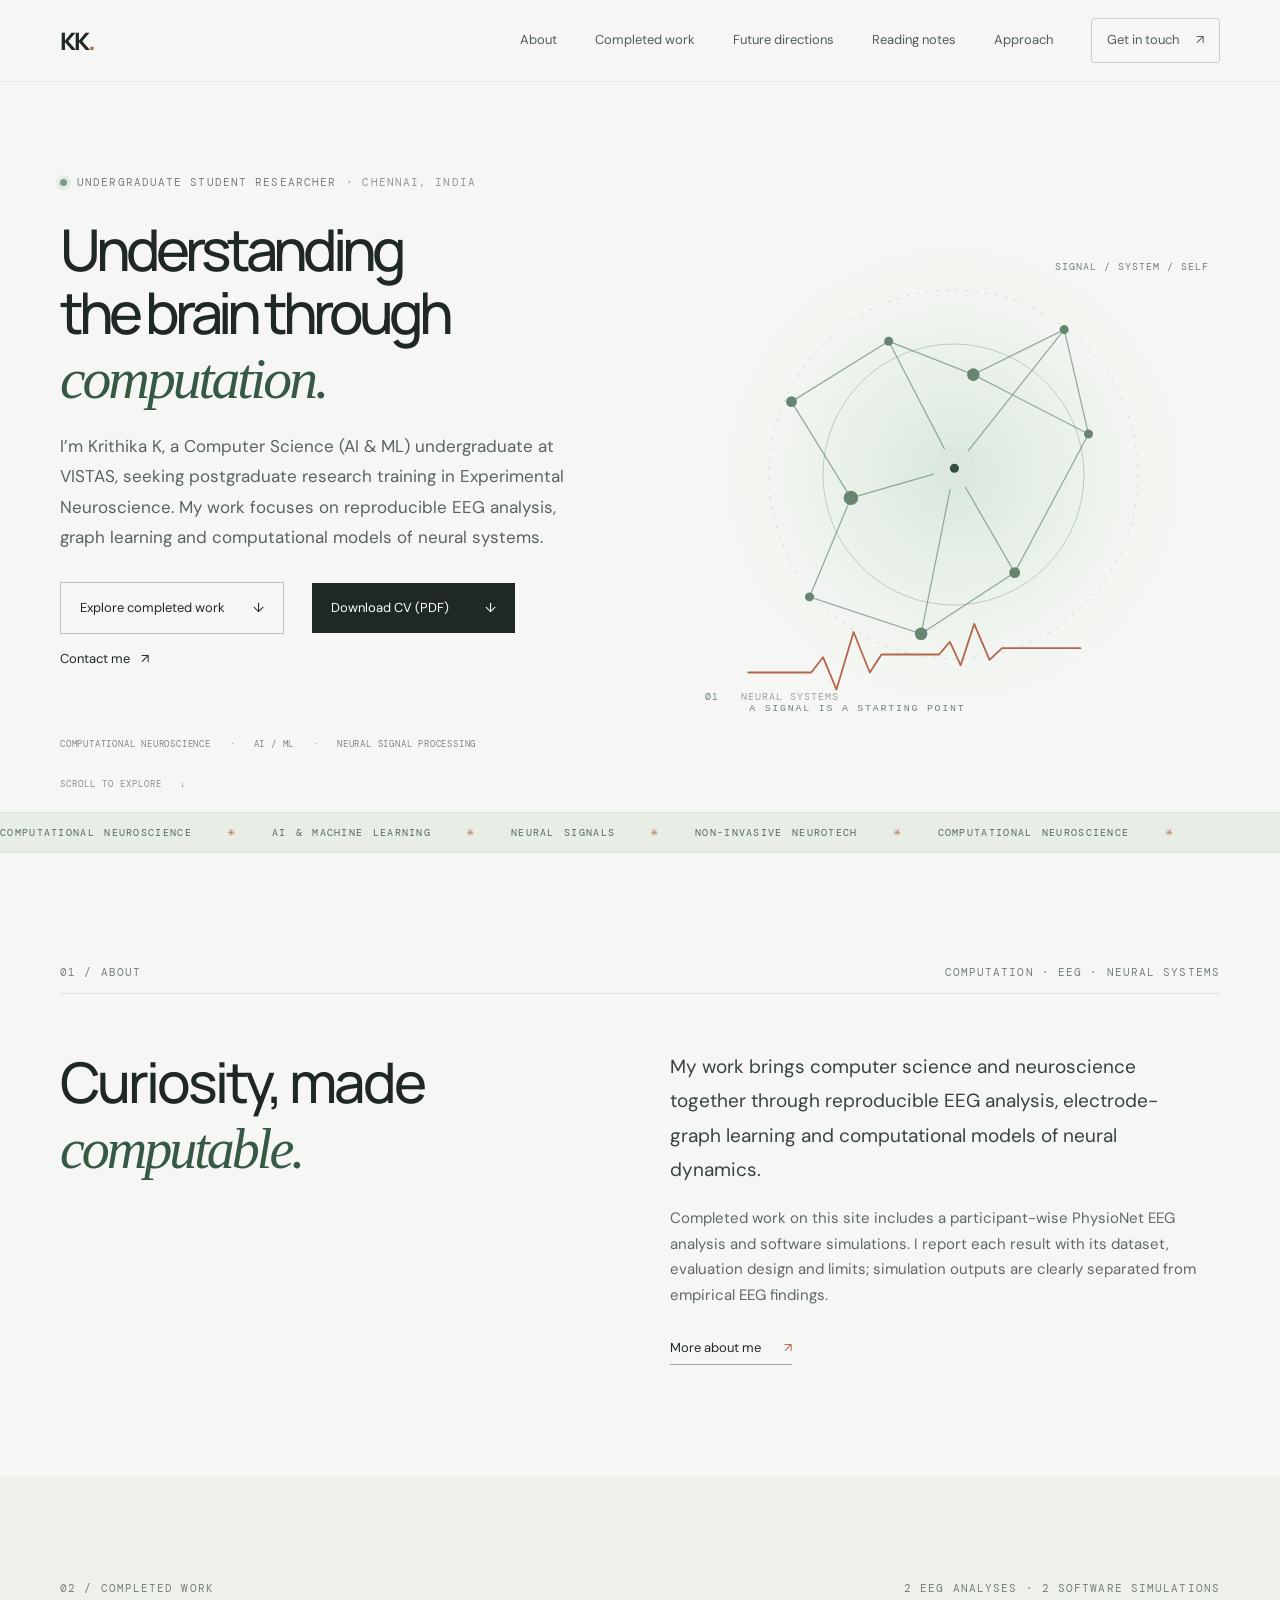
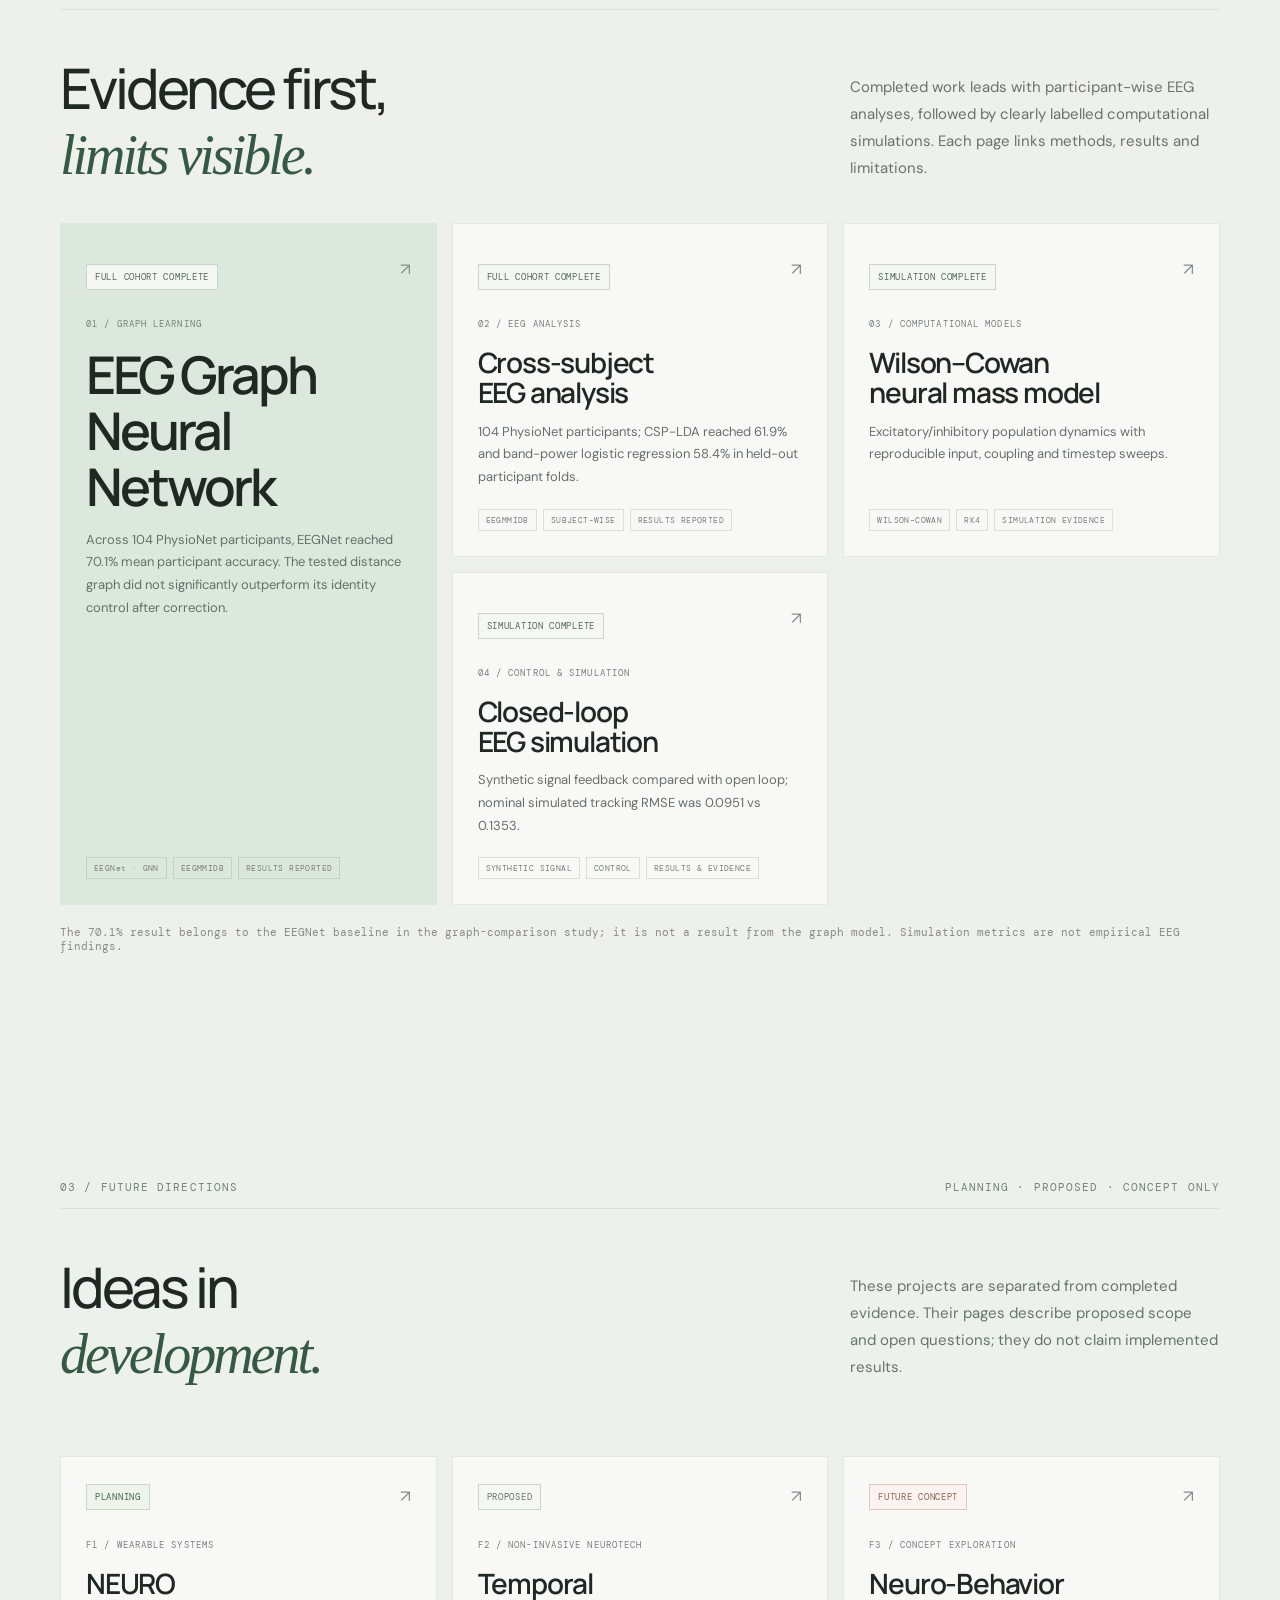
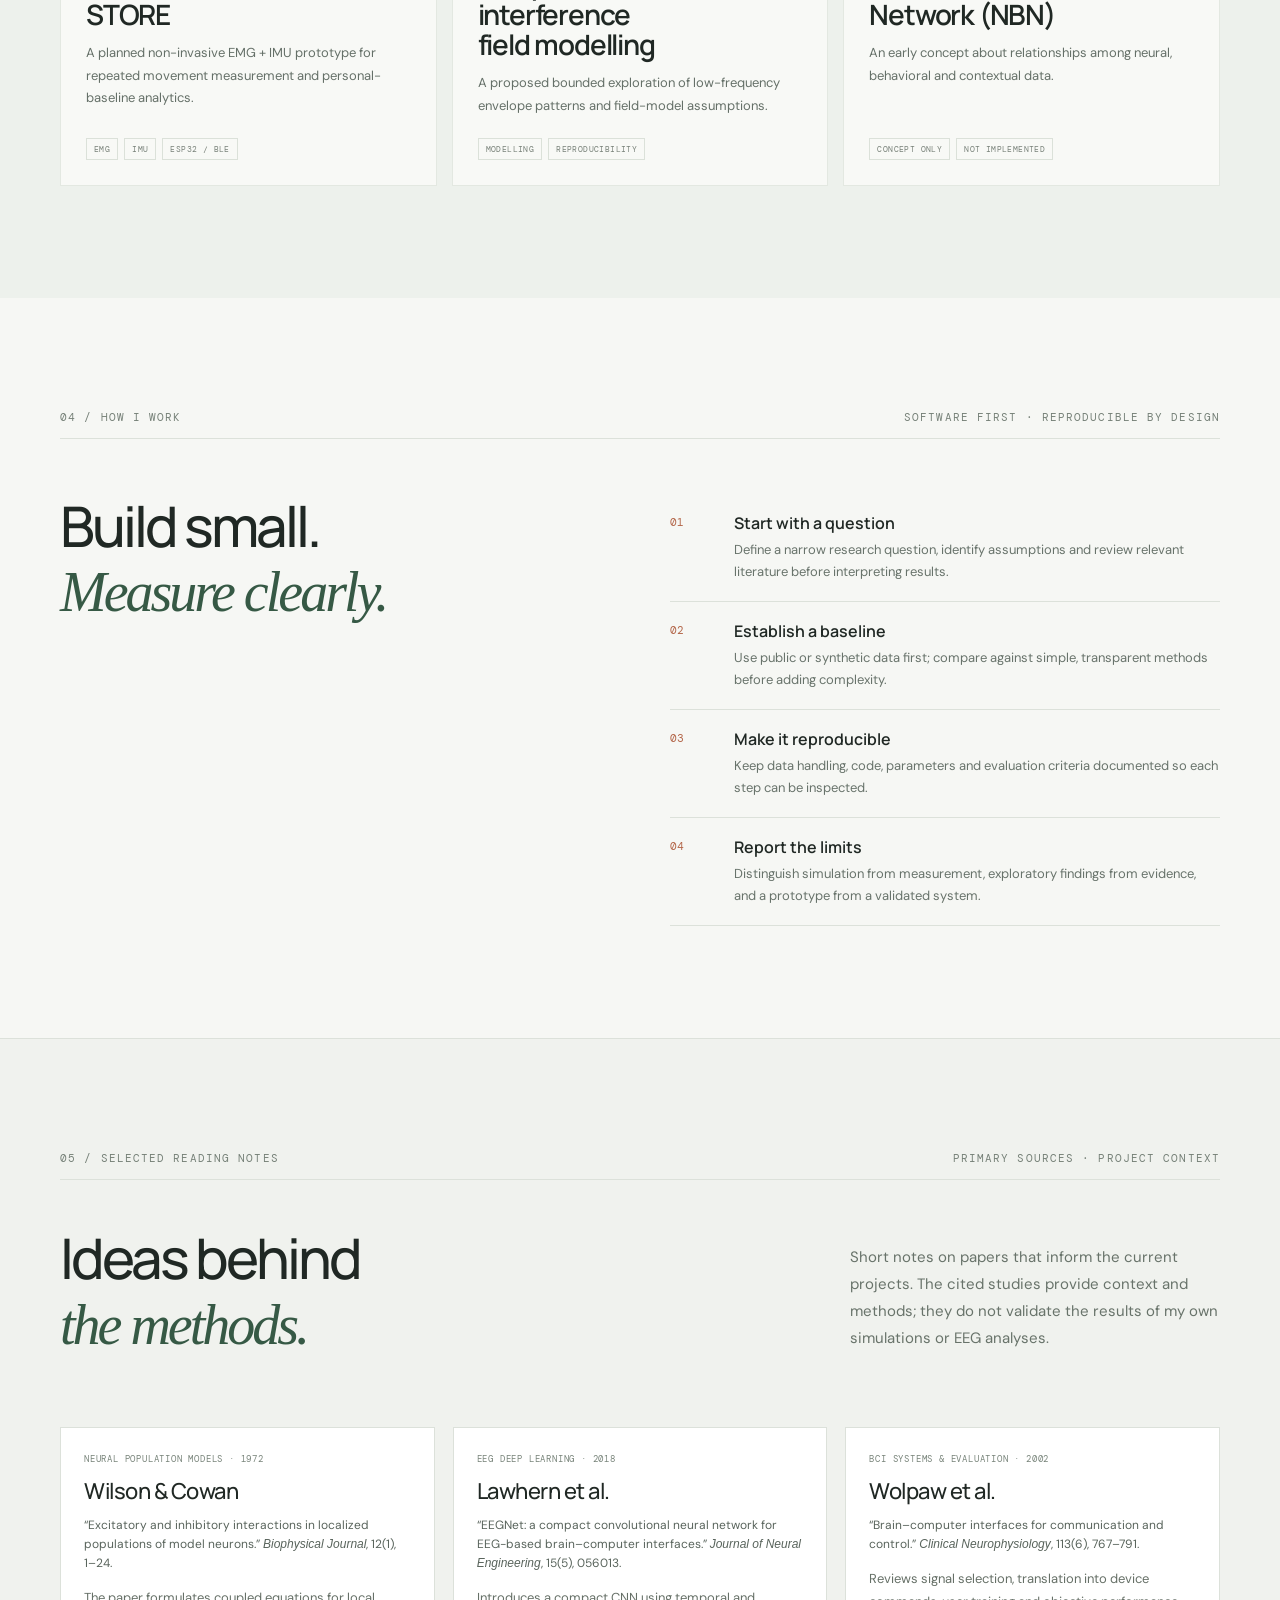
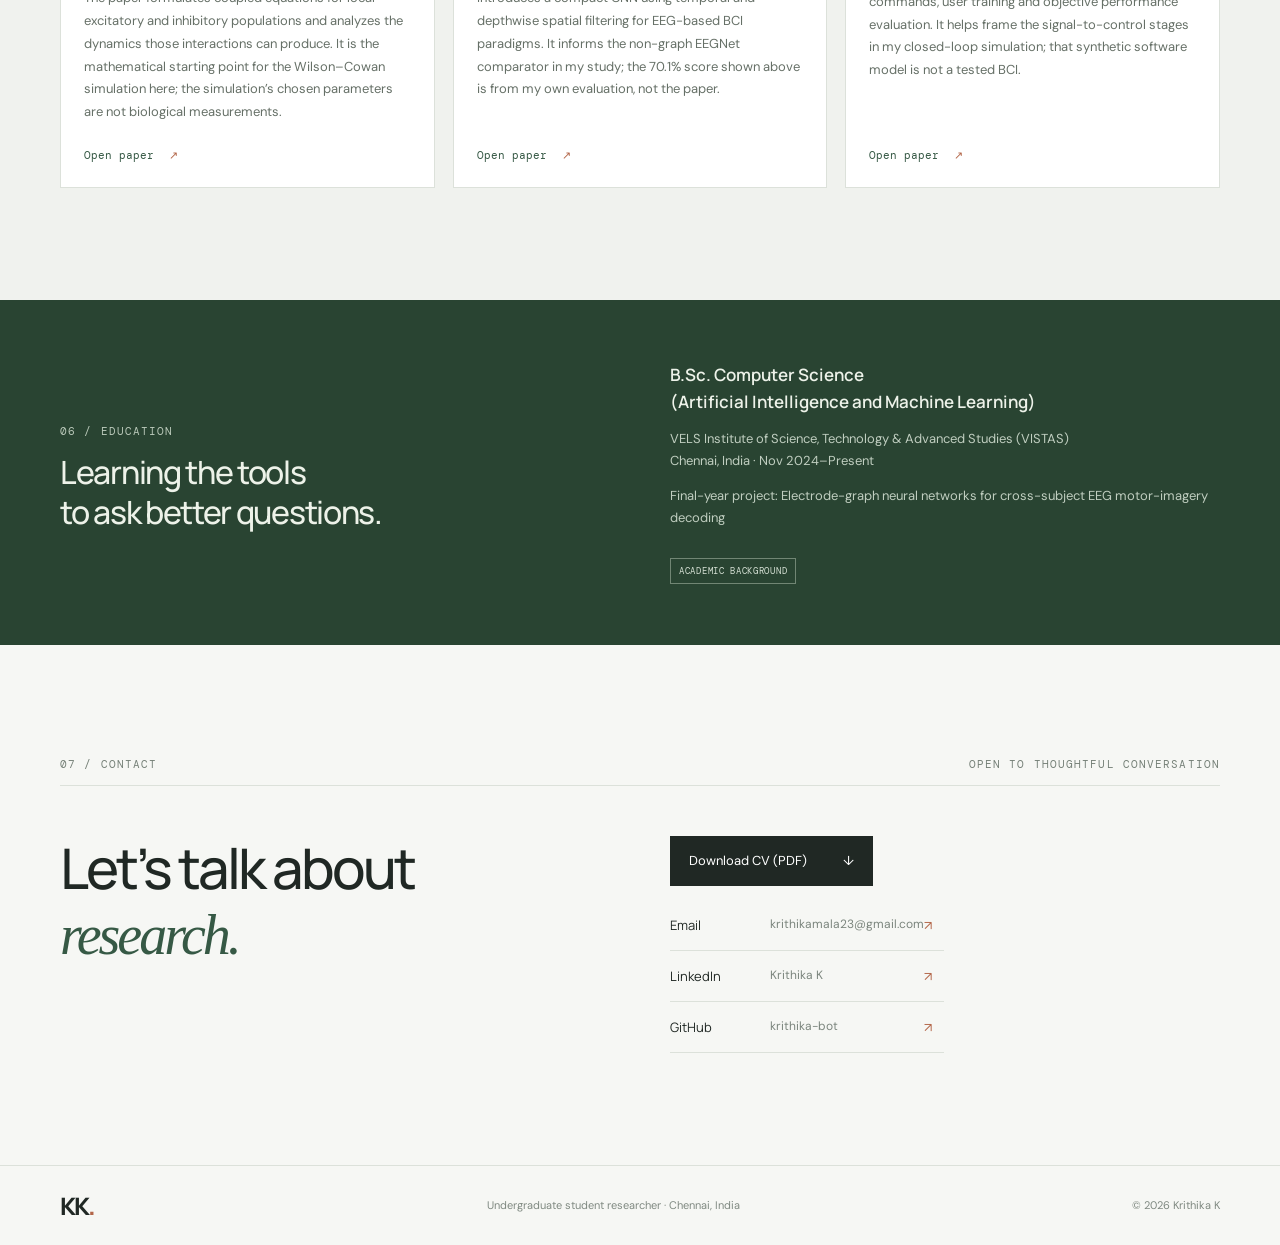
==== commit 307f543c: "Add public CV download links" ====
--- a/docs/index.html
+++ b/docs/index.html
@@ -9,7 +9,7 @@
 <header class="site-header"><a class="wordmark" href="index.html">KK<span class="wordmark-dot">.</span></a><button class="menu-toggle" aria-expanded="false" aria-controls="main-nav">Menu</button><nav id="main-nav"><a href="#about">About</a><a href="#research">Completed work</a><a href="#future">Future directions</a><a href="#reading">Reading notes</a><a href="#approach">Approach</a><a class="nav-contact" href="#contact">Get in touch <span>↗</span></a></nav></header>
 <main>
   <section class="hero wrap">
-    <div class="hero-copy"><p class="eyebrow"><span class="pulse-dot"></span> UNDERGRADUATE STUDENT RESEARCHER <span class="eyebrow-place">· CHENNAI, INDIA</span></p><h1>Understanding<br>the brain through<br><em>computation.</em></h1><p class="hero-intro">I’m Krithika K, a Computer Science (AI &amp; ML) undergraduate at VISTAS, seeking postgraduate research training in Experimental Neuroscience. My work focuses on reproducible EEG analysis, graph learning and computational models of neural systems.</p><div class="hero-actions"><a class="button button-outline" href="#research">Explore completed work <span>↓</span></a><a class="text-link" href="mailto:krithikamala23@gmail.com">Contact me <span>↗</span></a></div><div class="hero-meta"><span>COMPUTATIONAL NEUROSCIENCE</span><span>AI / ML</span><span>NEURAL SIGNAL PROCESSING</span></div></div>
+    <div class="hero-copy"><p class="eyebrow"><span class="pulse-dot"></span> UNDERGRADUATE STUDENT RESEARCHER <span class="eyebrow-place">· CHENNAI, INDIA</span></p><h1>Understanding<br>the brain through<br><em>computation.</em></h1><p class="hero-intro">I’m Krithika K, a Computer Science (AI &amp; ML) undergraduate at VISTAS, seeking postgraduate research training in Experimental Neuroscience. My work focuses on reproducible EEG analysis, graph learning and computational models of neural systems.</p><div class="hero-actions"><a class="button button-outline" href="#research">Explore completed work <span>↓</span></a><a class="button button-dark cv-download" href="assets/Krithika_K_Academic_CV.pdf" download>Download CV (PDF) <span>↓</span></a><a class="text-link" href="mailto:krithikamala23@gmail.com">Contact me <span>↗</span></a></div><div class="hero-meta"><span>COMPUTATIONAL NEUROSCIENCE</span><span>AI / ML</span><span>NEURAL SIGNAL PROCESSING</span></div></div>
     <div class="hero-art" aria-label="Abstract neural signal illustration"><div class="art-label">SIGNAL / SYSTEM / SELF</div><svg viewBox="0 0 600 600" role="img" aria-label="Abstract neural network and waveform"><defs><radialGradient id="orb"><stop stop-color="#d8e8de"/><stop offset="1" stop-color="#e8eee7" stop-opacity="0"/></radialGradient></defs><circle cx="315" cy="285" r="265" fill="url(#orb)"/><circle cx="315" cy="285" r="205" fill="none" stroke="#c6d6ca" stroke-width="1" stroke-dasharray="3 8"/><circle cx="315" cy="285" r="145" fill="none" stroke="#b5c9bc" stroke-width="1"/><g fill="none" stroke="#769383" stroke-width="1.4" opacity=".75"><path d="M135 204 243 137 337 174 438 124M135 204 201 311 316 278 438 124M201 311 155 421 279 462 383 394 316 278M337 174 465 240 383 394M243 137 316 278 279 462M465 240 438 124"/></g><g fill="#688572"><circle cx="135" cy="204" r="6"/><circle cx="243" cy="137" r="5"/><circle cx="337" cy="174" r="7"/><circle cx="438" cy="124" r="5"/><circle cx="201" cy="311" r="8"/><circle cx="316" cy="278" r="10"/><circle cx="465" cy="240" r="5"/><circle cx="155" cy="421" r="5"/><circle cx="279" cy="462" r="7"/><circle cx="383" cy="394" r="6"/></g><circle cx="316" cy="278" r="24" fill="#dce8df"/><circle cx="316" cy="278" r="5" fill="#344d3d"/><path d="M87 505h70l13-17 15 36 19-64 18 45 13-20h64l12-14 12 26 15-46 17 40 14-13h87" fill="none" stroke="#b36649" stroke-width="2" stroke-linecap="round" stroke-linejoin="round"/><text x="88" y="548" fill="#718078" font-size="11" font-family="monospace" letter-spacing="2">A SIGNAL IS A STARTING POINT</text></svg><div class="art-index">01 <span>NEURAL SYSTEMS</span></div></div>
     <div class="scroll-cue">SCROLL TO EXPLORE <span>↓</span></div>
   </section>
@@ -46,6 +46,6 @@
     </div>
   </div></section>
   <section class="education-band"><div class="wrap education-inner"><div><p class="eyebrow">06 / EDUCATION</p><h2>Learning the tools<br>to ask better questions.</h2></div><div><p class="education-degree">B.Sc. Computer Science<br>(Artificial Intelligence and Machine Learning)</p><p>VELS Institute of Science, Technology &amp; Advanced Studies (VISTAS)<br>Chennai, India · Nov 2024–Present</p><p>Final-year project: <a href="projects/eeg-gnn.html">Electrode-graph neural networks for cross-subject EEG motor-imagery decoding</a></p><span class="status status-current">ACADEMIC BACKGROUND</span></div></div></section>
-  <section class="section wrap contact-section" id="contact"><div class="section-kicker"><span>07 / CONTACT</span><span>OPEN TO THOUGHTFUL CONVERSATION</span></div><div class="contact-row"><h2>Let’s talk about<br><em>research.</em></h2><div class="contact-resources"><div class="contact-links"><a href="mailto:krithikamala23@gmail.com">Email <span>krithikamala23@gmail.com</span><b>↗</b></a><a href="https://www.linkedin.com/in/krithika-k-9247702bb" target="_blank" rel="noopener noreferrer">LinkedIn <span>Krithika K</span><b>↗</b></a><a href="https://github.com/krithika-bot" target="_blank" rel="noopener noreferrer">GitHub <span>krithika-bot</span><b>↗</b></a></div></div></div></section>
+  <section class="section wrap contact-section" id="contact"><div class="section-kicker"><span>07 / CONTACT</span><span>OPEN TO THOUGHTFUL CONVERSATION</span></div><div class="contact-row"><h2>Let’s talk about<br><em>research.</em></h2><div class="contact-resources"><a class="button button-dark cv-download" href="assets/Krithika_K_Academic_CV.pdf" download>Download CV (PDF) <span>↓</span></a><div class="contact-links"><a href="mailto:krithikamala23@gmail.com">Email <span>krithikamala23@gmail.com</span><b>↗</b></a><a href="https://www.linkedin.com/in/krithika-k-9247702bb" target="_blank" rel="noopener noreferrer">LinkedIn <span>Krithika K</span><b>↗</b></a><a href="https://github.com/krithika-bot" target="_blank" rel="noopener noreferrer">GitHub <span>krithika-bot</span><b>↗</b></a></div></div></div></section>
 <footer class="site-footer"><div class="wrap footer-inner"><a class="wordmark" href="index.html">KK<span class="wordmark-dot">.</span></a><span>Undergraduate student researcher · Chennai, India</span><span>© <span id="year">2026</span> Krithika K</span></div></footer>
 <script src="site.js"></script></body></html>
